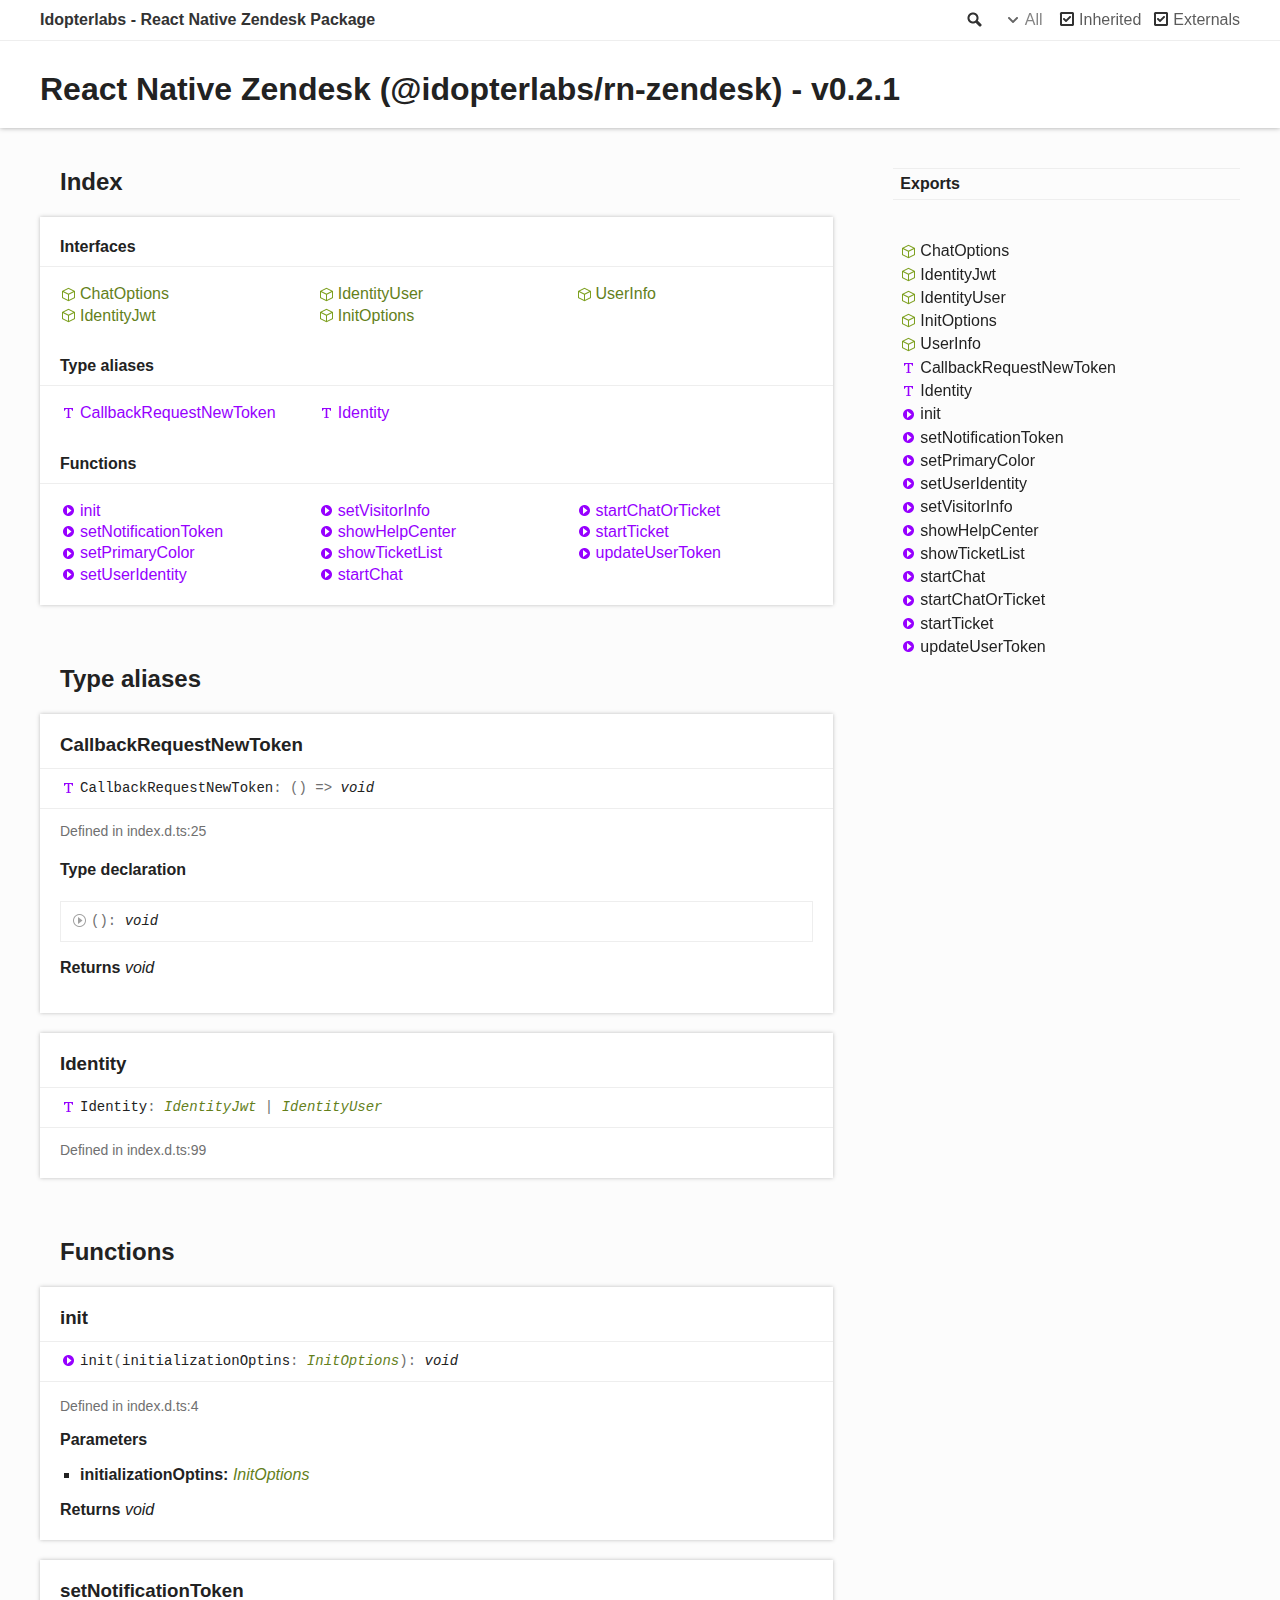
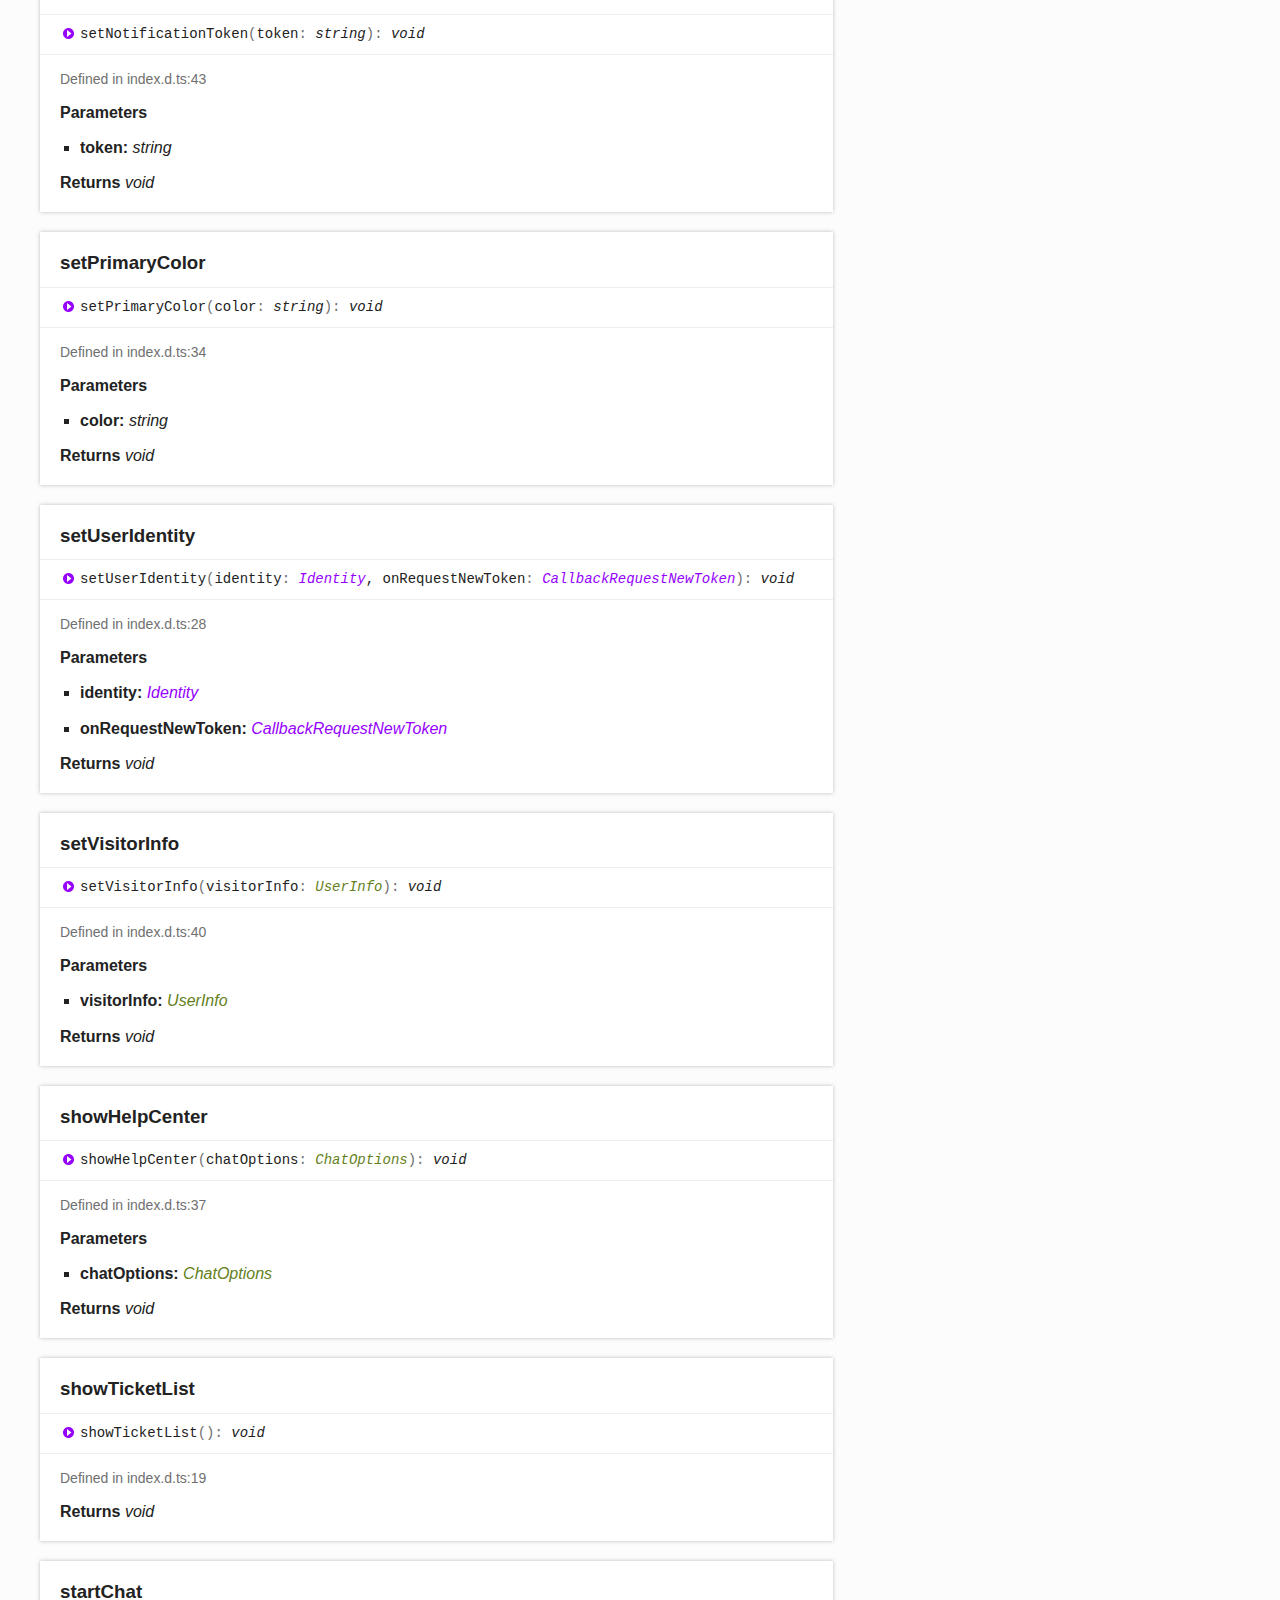
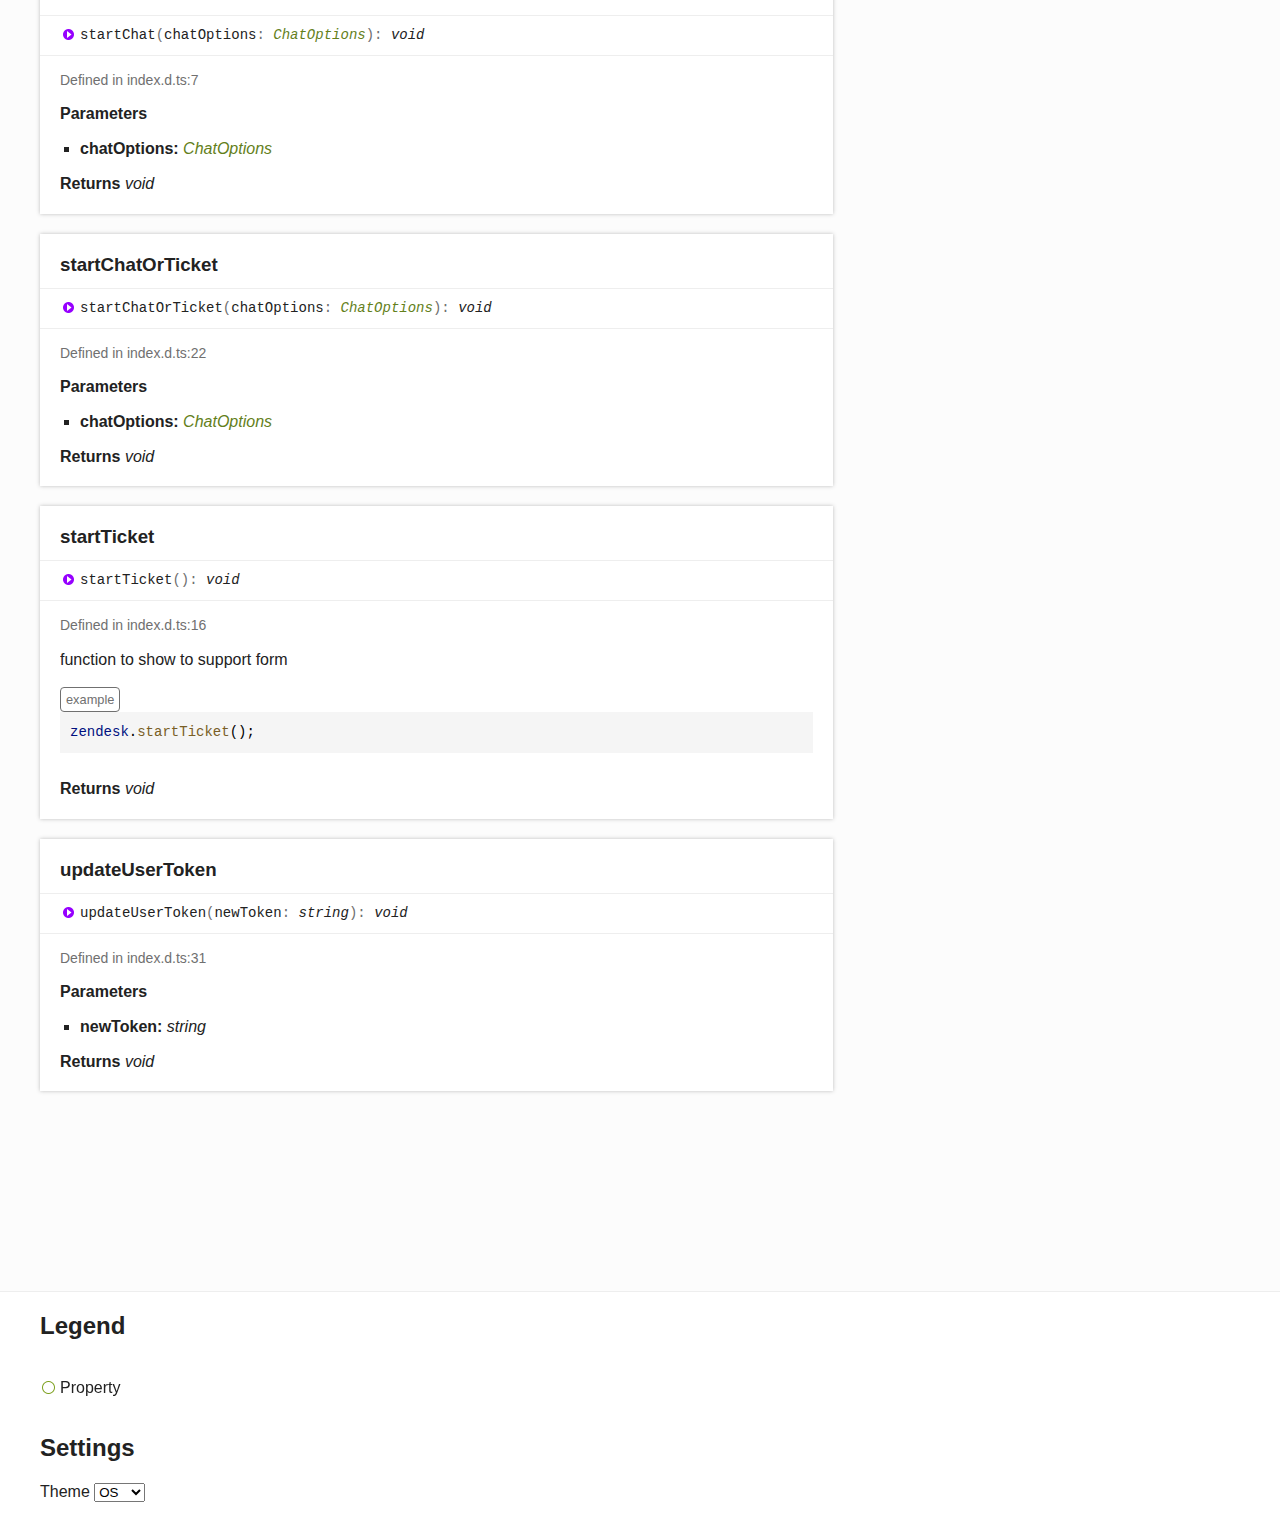
==== modules.html @ 69a7779d "Deploying to gh-pages from @ TiagoDanin-Forks/rn-zendesk@667c74c606886edeab36762a138f92549c8b6e38 🚀" ====
<!DOCTYPE html><html class="default"><head><meta charSet="utf-8"/><meta http-equiv="x-ua-compatible" content="IE=edge"/><title>React Native Zendesk (@idopterlabs/rn-zendesk) - v0.2.1</title><meta name="description" content="Documentation for React Native Zendesk (@idopterlabs/rn-zendesk) - v0.2.1"/><meta name="viewport" content="width=device-width, initial-scale=1"/><link rel="stylesheet" href="assets/style.css"/><link rel="stylesheet" href="assets/highlight.css"/><script async src="assets/search.js" id="search-script"></script></head><body><script>document.body.classList.add(localStorage.getItem("tsd-theme") || "os")</script><header><div class="tsd-page-toolbar"><div class="container"><div class="table-wrap"><div class="table-cell" id="tsd-search" data-base="."><div class="field"><label for="tsd-search-field" class="tsd-widget search no-caption">Search</label><input type="text" id="tsd-search-field"/></div><ul class="results"><li class="state loading">Preparing search index...</li><li class="state failure">The search index is not available</li></ul><a href="index.html" class="title">Idopterlabs - React Native Zendesk Package</a></div><div class="table-cell" id="tsd-widgets"><div id="tsd-filter"><a href="#" class="tsd-widget options no-caption" data-toggle="options">Options</a><div class="tsd-filter-group"><div class="tsd-select" id="tsd-filter-visibility"><span class="tsd-select-label">All</span><ul class="tsd-select-list"><li data-value="public">Public</li><li data-value="protected">Public/Protected</li><li data-value="private" class="selected">All</li></ul></div> <input type="checkbox" id="tsd-filter-inherited" checked/><label class="tsd-widget" for="tsd-filter-inherited">Inherited</label><input type="checkbox" id="tsd-filter-externals" checked/><label class="tsd-widget" for="tsd-filter-externals">Externals</label></div></div><a href="#" class="tsd-widget menu no-caption" data-toggle="menu">Menu</a></div></div></div></div><div class="tsd-page-title"><div class="container"><h1>React Native Zendesk (@idopterlabs/rn-zendesk) - v0.2.1 </h1></div></div></header><div class="container container-main"><div class="row"><div class="col-8 col-content"><section class="tsd-panel-group tsd-index-group"><h2>Index</h2><section class="tsd-panel tsd-index-panel"><div class="tsd-index-content"><section class="tsd-index-section "><h3>Interfaces</h3><ul class="tsd-index-list"><li class="tsd-kind-interface"><a href="interfaces/ChatOptions.html" class="tsd-kind-icon">Chat<wbr/>Options</a></li><li class="tsd-kind-interface"><a href="interfaces/IdentityJwt.html" class="tsd-kind-icon">Identity<wbr/>Jwt</a></li><li class="tsd-kind-interface"><a href="interfaces/IdentityUser.html" class="tsd-kind-icon">Identity<wbr/>User</a></li><li class="tsd-kind-interface"><a href="interfaces/InitOptions.html" class="tsd-kind-icon">Init<wbr/>Options</a></li><li class="tsd-kind-interface"><a href="interfaces/UserInfo.html" class="tsd-kind-icon">User<wbr/>Info</a></li></ul></section><section class="tsd-index-section "><h3>Type aliases</h3><ul class="tsd-index-list"><li class="tsd-kind-type-alias"><a href="modules.html#CallbackRequestNewToken" class="tsd-kind-icon">Callback<wbr/>Request<wbr/>New<wbr/>Token</a></li><li class="tsd-kind-type-alias"><a href="modules.html#Identity" class="tsd-kind-icon">Identity</a></li></ul></section><section class="tsd-index-section "><h3>Functions</h3><ul class="tsd-index-list"><li class="tsd-kind-function"><a href="modules.html#init" class="tsd-kind-icon">init</a></li><li class="tsd-kind-function"><a href="modules.html#setNotificationToken" class="tsd-kind-icon">set<wbr/>Notification<wbr/>Token</a></li><li class="tsd-kind-function"><a href="modules.html#setPrimaryColor" class="tsd-kind-icon">set<wbr/>Primary<wbr/>Color</a></li><li class="tsd-kind-function"><a href="modules.html#setUserIdentity" class="tsd-kind-icon">set<wbr/>User<wbr/>Identity</a></li><li class="tsd-kind-function"><a href="modules.html#setVisitorInfo" class="tsd-kind-icon">set<wbr/>Visitor<wbr/>Info</a></li><li class="tsd-kind-function"><a href="modules.html#showHelpCenter" class="tsd-kind-icon">show<wbr/>Help<wbr/>Center</a></li><li class="tsd-kind-function"><a href="modules.html#showTicketList" class="tsd-kind-icon">show<wbr/>Ticket<wbr/>List</a></li><li class="tsd-kind-function"><a href="modules.html#startChat" class="tsd-kind-icon">start<wbr/>Chat</a></li><li class="tsd-kind-function"><a href="modules.html#startChatOrTicket" class="tsd-kind-icon">start<wbr/>Chat<wbr/>Or<wbr/>Ticket</a></li><li class="tsd-kind-function"><a href="modules.html#startTicket" class="tsd-kind-icon">start<wbr/>Ticket</a></li><li class="tsd-kind-function"><a href="modules.html#updateUserToken" class="tsd-kind-icon">update<wbr/>User<wbr/>Token</a></li></ul></section></div></section></section><section class="tsd-panel-group tsd-member-group "><h2>Type aliases</h2><section class="tsd-panel tsd-member tsd-kind-type-alias"><a id="CallbackRequestNewToken" class="tsd-anchor"></a><h3 class="tsd-anchor-link">Callback<wbr/>Request<wbr/>New<wbr/>Token<a href="#CallbackRequestNewToken" aria-label="Permalink" class="tsd-anchor-icon"><svg xmlns="http://www.w3.org/2000/svg" class="icon icon-tabler icon-tabler-link" viewBox="0 0 24 24" stroke-width="2" stroke="currentColor" fill="none" stroke-linecap="round" stroke-linejoin="round"><path stroke="none" d="M0 0h24v24H0z" fill="none"></path><path d="M10 14a3.5 3.5 0 0 0 5 0l4 -4a3.5 3.5 0 0 0 -5 -5l-.5 .5"></path><path d="M14 10a3.5 3.5 0 0 0 -5 0l-4 4a3.5 3.5 0 0 0 5 5l.5 -.5"></path></svg></a></h3><div class="tsd-signature tsd-kind-icon">Callback<wbr/>Request<wbr/>New<wbr/>Token<span class="tsd-signature-symbol">:</span> <span class="tsd-signature-symbol">(</span><span class="tsd-signature-symbol">)</span><span class="tsd-signature-symbol"> =&gt; </span><span class="tsd-signature-type">void</span></div><aside class="tsd-sources"><ul><li>Defined in index.d.ts:25</li></ul></aside><div class="tsd-type-declaration"><h4>Type declaration</h4><ul class="tsd-parameters"><li class="tsd-parameter-signature"><ul class="tsd-signatures tsd-kind-type-literal tsd-parent-kind-type-alias"><li class="tsd-signature tsd-kind-icon"><span class="tsd-signature-symbol">(</span><span class="tsd-signature-symbol">)</span><span class="tsd-signature-symbol">: </span><span class="tsd-signature-type">void</span></li></ul><ul class="tsd-descriptions"><li class="tsd-description"><h4 class="tsd-returns-title">Returns <span class="tsd-signature-type">void</span></h4></li></ul></li></ul></div></section><section class="tsd-panel tsd-member tsd-kind-type-alias"><a id="Identity" class="tsd-anchor"></a><h3 class="tsd-anchor-link">Identity<a href="#Identity" aria-label="Permalink" class="tsd-anchor-icon"><svg xmlns="http://www.w3.org/2000/svg" class="icon icon-tabler icon-tabler-link" viewBox="0 0 24 24" stroke-width="2" stroke="currentColor" fill="none" stroke-linecap="round" stroke-linejoin="round"><path stroke="none" d="M0 0h24v24H0z" fill="none"></path><path d="M10 14a3.5 3.5 0 0 0 5 0l4 -4a3.5 3.5 0 0 0 -5 -5l-.5 .5"></path><path d="M14 10a3.5 3.5 0 0 0 -5 0l-4 4a3.5 3.5 0 0 0 5 5l.5 -.5"></path></svg></a></h3><div class="tsd-signature tsd-kind-icon">Identity<span class="tsd-signature-symbol">:</span> <a href="interfaces/IdentityJwt.html" class="tsd-signature-type" data-tsd-kind="Interface">IdentityJwt</a><span class="tsd-signature-symbol"> | </span><a href="interfaces/IdentityUser.html" class="tsd-signature-type" data-tsd-kind="Interface">IdentityUser</a></div><aside class="tsd-sources"><ul><li>Defined in index.d.ts:99</li></ul></aside></section></section><section class="tsd-panel-group tsd-member-group "><h2>Functions</h2><section class="tsd-panel tsd-member tsd-kind-function"><a id="init" class="tsd-anchor"></a><h3 class="tsd-anchor-link">init<a href="#init" aria-label="Permalink" class="tsd-anchor-icon"><svg xmlns="http://www.w3.org/2000/svg" class="icon icon-tabler icon-tabler-link" viewBox="0 0 24 24" stroke-width="2" stroke="currentColor" fill="none" stroke-linecap="round" stroke-linejoin="round"><path stroke="none" d="M0 0h24v24H0z" fill="none"></path><path d="M10 14a3.5 3.5 0 0 0 5 0l4 -4a3.5 3.5 0 0 0 -5 -5l-.5 .5"></path><path d="M14 10a3.5 3.5 0 0 0 -5 0l-4 4a3.5 3.5 0 0 0 5 5l.5 -.5"></path></svg></a></h3><ul class="tsd-signatures tsd-kind-function"><li class="tsd-signature tsd-kind-icon">init<span class="tsd-signature-symbol">(</span>initializationOptins<span class="tsd-signature-symbol">: </span><a href="interfaces/InitOptions.html" class="tsd-signature-type" data-tsd-kind="Interface">InitOptions</a><span class="tsd-signature-symbol">)</span><span class="tsd-signature-symbol">: </span><span class="tsd-signature-type">void</span></li></ul><ul class="tsd-descriptions"><li class="tsd-description"><aside class="tsd-sources"><ul><li>Defined in index.d.ts:4</li></ul></aside><h4 class="tsd-parameters-title">Parameters</h4><ul class="tsd-parameters"><li><h5>initializationOptins: <a href="interfaces/InitOptions.html" class="tsd-signature-type" data-tsd-kind="Interface">InitOptions</a></h5></li></ul><h4 class="tsd-returns-title">Returns <span class="tsd-signature-type">void</span></h4></li></ul></section><section class="tsd-panel tsd-member tsd-kind-function"><a id="setNotificationToken" class="tsd-anchor"></a><h3 class="tsd-anchor-link">set<wbr/>Notification<wbr/>Token<a href="#setNotificationToken" aria-label="Permalink" class="tsd-anchor-icon"><svg xmlns="http://www.w3.org/2000/svg" class="icon icon-tabler icon-tabler-link" viewBox="0 0 24 24" stroke-width="2" stroke="currentColor" fill="none" stroke-linecap="round" stroke-linejoin="round"><path stroke="none" d="M0 0h24v24H0z" fill="none"></path><path d="M10 14a3.5 3.5 0 0 0 5 0l4 -4a3.5 3.5 0 0 0 -5 -5l-.5 .5"></path><path d="M14 10a3.5 3.5 0 0 0 -5 0l-4 4a3.5 3.5 0 0 0 5 5l.5 -.5"></path></svg></a></h3><ul class="tsd-signatures tsd-kind-function"><li class="tsd-signature tsd-kind-icon">set<wbr/>Notification<wbr/>Token<span class="tsd-signature-symbol">(</span>token<span class="tsd-signature-symbol">: </span><span class="tsd-signature-type">string</span><span class="tsd-signature-symbol">)</span><span class="tsd-signature-symbol">: </span><span class="tsd-signature-type">void</span></li></ul><ul class="tsd-descriptions"><li class="tsd-description"><aside class="tsd-sources"><ul><li>Defined in index.d.ts:43</li></ul></aside><h4 class="tsd-parameters-title">Parameters</h4><ul class="tsd-parameters"><li><h5>token: <span class="tsd-signature-type">string</span></h5></li></ul><h4 class="tsd-returns-title">Returns <span class="tsd-signature-type">void</span></h4></li></ul></section><section class="tsd-panel tsd-member tsd-kind-function"><a id="setPrimaryColor" class="tsd-anchor"></a><h3 class="tsd-anchor-link">set<wbr/>Primary<wbr/>Color<a href="#setPrimaryColor" aria-label="Permalink" class="tsd-anchor-icon"><svg xmlns="http://www.w3.org/2000/svg" class="icon icon-tabler icon-tabler-link" viewBox="0 0 24 24" stroke-width="2" stroke="currentColor" fill="none" stroke-linecap="round" stroke-linejoin="round"><path stroke="none" d="M0 0h24v24H0z" fill="none"></path><path d="M10 14a3.5 3.5 0 0 0 5 0l4 -4a3.5 3.5 0 0 0 -5 -5l-.5 .5"></path><path d="M14 10a3.5 3.5 0 0 0 -5 0l-4 4a3.5 3.5 0 0 0 5 5l.5 -.5"></path></svg></a></h3><ul class="tsd-signatures tsd-kind-function"><li class="tsd-signature tsd-kind-icon">set<wbr/>Primary<wbr/>Color<span class="tsd-signature-symbol">(</span>color<span class="tsd-signature-symbol">: </span><span class="tsd-signature-type">string</span><span class="tsd-signature-symbol">)</span><span class="tsd-signature-symbol">: </span><span class="tsd-signature-type">void</span></li></ul><ul class="tsd-descriptions"><li class="tsd-description"><aside class="tsd-sources"><ul><li>Defined in index.d.ts:34</li></ul></aside><h4 class="tsd-parameters-title">Parameters</h4><ul class="tsd-parameters"><li><h5>color: <span class="tsd-signature-type">string</span></h5></li></ul><h4 class="tsd-returns-title">Returns <span class="tsd-signature-type">void</span></h4></li></ul></section><section class="tsd-panel tsd-member tsd-kind-function"><a id="setUserIdentity" class="tsd-anchor"></a><h3 class="tsd-anchor-link">set<wbr/>User<wbr/>Identity<a href="#setUserIdentity" aria-label="Permalink" class="tsd-anchor-icon"><svg xmlns="http://www.w3.org/2000/svg" class="icon icon-tabler icon-tabler-link" viewBox="0 0 24 24" stroke-width="2" stroke="currentColor" fill="none" stroke-linecap="round" stroke-linejoin="round"><path stroke="none" d="M0 0h24v24H0z" fill="none"></path><path d="M10 14a3.5 3.5 0 0 0 5 0l4 -4a3.5 3.5 0 0 0 -5 -5l-.5 .5"></path><path d="M14 10a3.5 3.5 0 0 0 -5 0l-4 4a3.5 3.5 0 0 0 5 5l.5 -.5"></path></svg></a></h3><ul class="tsd-signatures tsd-kind-function"><li class="tsd-signature tsd-kind-icon">set<wbr/>User<wbr/>Identity<span class="tsd-signature-symbol">(</span>identity<span class="tsd-signature-symbol">: </span><a href="modules.html#Identity" class="tsd-signature-type" data-tsd-kind="Type alias">Identity</a>, onRequestNewToken<span class="tsd-signature-symbol">: </span><a href="modules.html#CallbackRequestNewToken" class="tsd-signature-type" data-tsd-kind="Type alias">CallbackRequestNewToken</a><span class="tsd-signature-symbol">)</span><span class="tsd-signature-symbol">: </span><span class="tsd-signature-type">void</span></li></ul><ul class="tsd-descriptions"><li class="tsd-description"><aside class="tsd-sources"><ul><li>Defined in index.d.ts:28</li></ul></aside><h4 class="tsd-parameters-title">Parameters</h4><ul class="tsd-parameters"><li><h5>identity: <a href="modules.html#Identity" class="tsd-signature-type" data-tsd-kind="Type alias">Identity</a></h5></li><li><h5>onRequestNewToken: <a href="modules.html#CallbackRequestNewToken" class="tsd-signature-type" data-tsd-kind="Type alias">CallbackRequestNewToken</a></h5></li></ul><h4 class="tsd-returns-title">Returns <span class="tsd-signature-type">void</span></h4></li></ul></section><section class="tsd-panel tsd-member tsd-kind-function"><a id="setVisitorInfo" class="tsd-anchor"></a><h3 class="tsd-anchor-link">set<wbr/>Visitor<wbr/>Info<a href="#setVisitorInfo" aria-label="Permalink" class="tsd-anchor-icon"><svg xmlns="http://www.w3.org/2000/svg" class="icon icon-tabler icon-tabler-link" viewBox="0 0 24 24" stroke-width="2" stroke="currentColor" fill="none" stroke-linecap="round" stroke-linejoin="round"><path stroke="none" d="M0 0h24v24H0z" fill="none"></path><path d="M10 14a3.5 3.5 0 0 0 5 0l4 -4a3.5 3.5 0 0 0 -5 -5l-.5 .5"></path><path d="M14 10a3.5 3.5 0 0 0 -5 0l-4 4a3.5 3.5 0 0 0 5 5l.5 -.5"></path></svg></a></h3><ul class="tsd-signatures tsd-kind-function"><li class="tsd-signature tsd-kind-icon">set<wbr/>Visitor<wbr/>Info<span class="tsd-signature-symbol">(</span>visitorInfo<span class="tsd-signature-symbol">: </span><a href="interfaces/UserInfo.html" class="tsd-signature-type" data-tsd-kind="Interface">UserInfo</a><span class="tsd-signature-symbol">)</span><span class="tsd-signature-symbol">: </span><span class="tsd-signature-type">void</span></li></ul><ul class="tsd-descriptions"><li class="tsd-description"><aside class="tsd-sources"><ul><li>Defined in index.d.ts:40</li></ul></aside><h4 class="tsd-parameters-title">Parameters</h4><ul class="tsd-parameters"><li><h5>visitorInfo: <a href="interfaces/UserInfo.html" class="tsd-signature-type" data-tsd-kind="Interface">UserInfo</a></h5></li></ul><h4 class="tsd-returns-title">Returns <span class="tsd-signature-type">void</span></h4></li></ul></section><section class="tsd-panel tsd-member tsd-kind-function"><a id="showHelpCenter" class="tsd-anchor"></a><h3 class="tsd-anchor-link">show<wbr/>Help<wbr/>Center<a href="#showHelpCenter" aria-label="Permalink" class="tsd-anchor-icon"><svg xmlns="http://www.w3.org/2000/svg" class="icon icon-tabler icon-tabler-link" viewBox="0 0 24 24" stroke-width="2" stroke="currentColor" fill="none" stroke-linecap="round" stroke-linejoin="round"><path stroke="none" d="M0 0h24v24H0z" fill="none"></path><path d="M10 14a3.5 3.5 0 0 0 5 0l4 -4a3.5 3.5 0 0 0 -5 -5l-.5 .5"></path><path d="M14 10a3.5 3.5 0 0 0 -5 0l-4 4a3.5 3.5 0 0 0 5 5l.5 -.5"></path></svg></a></h3><ul class="tsd-signatures tsd-kind-function"><li class="tsd-signature tsd-kind-icon">show<wbr/>Help<wbr/>Center<span class="tsd-signature-symbol">(</span>chatOptions<span class="tsd-signature-symbol">: </span><a href="interfaces/ChatOptions.html" class="tsd-signature-type" data-tsd-kind="Interface">ChatOptions</a><span class="tsd-signature-symbol">)</span><span class="tsd-signature-symbol">: </span><span class="tsd-signature-type">void</span></li></ul><ul class="tsd-descriptions"><li class="tsd-description"><aside class="tsd-sources"><ul><li>Defined in index.d.ts:37</li></ul></aside><h4 class="tsd-parameters-title">Parameters</h4><ul class="tsd-parameters"><li><h5>chatOptions: <a href="interfaces/ChatOptions.html" class="tsd-signature-type" data-tsd-kind="Interface">ChatOptions</a></h5></li></ul><h4 class="tsd-returns-title">Returns <span class="tsd-signature-type">void</span></h4></li></ul></section><section class="tsd-panel tsd-member tsd-kind-function"><a id="showTicketList" class="tsd-anchor"></a><h3 class="tsd-anchor-link">show<wbr/>Ticket<wbr/>List<a href="#showTicketList" aria-label="Permalink" class="tsd-anchor-icon"><svg xmlns="http://www.w3.org/2000/svg" class="icon icon-tabler icon-tabler-link" viewBox="0 0 24 24" stroke-width="2" stroke="currentColor" fill="none" stroke-linecap="round" stroke-linejoin="round"><path stroke="none" d="M0 0h24v24H0z" fill="none"></path><path d="M10 14a3.5 3.5 0 0 0 5 0l4 -4a3.5 3.5 0 0 0 -5 -5l-.5 .5"></path><path d="M14 10a3.5 3.5 0 0 0 -5 0l-4 4a3.5 3.5 0 0 0 5 5l.5 -.5"></path></svg></a></h3><ul class="tsd-signatures tsd-kind-function"><li class="tsd-signature tsd-kind-icon">show<wbr/>Ticket<wbr/>List<span class="tsd-signature-symbol">(</span><span class="tsd-signature-symbol">)</span><span class="tsd-signature-symbol">: </span><span class="tsd-signature-type">void</span></li></ul><ul class="tsd-descriptions"><li class="tsd-description"><aside class="tsd-sources"><ul><li>Defined in index.d.ts:19</li></ul></aside><h4 class="tsd-returns-title">Returns <span class="tsd-signature-type">void</span></h4></li></ul></section><section class="tsd-panel tsd-member tsd-kind-function"><a id="startChat" class="tsd-anchor"></a><h3 class="tsd-anchor-link">start<wbr/>Chat<a href="#startChat" aria-label="Permalink" class="tsd-anchor-icon"><svg xmlns="http://www.w3.org/2000/svg" class="icon icon-tabler icon-tabler-link" viewBox="0 0 24 24" stroke-width="2" stroke="currentColor" fill="none" stroke-linecap="round" stroke-linejoin="round"><path stroke="none" d="M0 0h24v24H0z" fill="none"></path><path d="M10 14a3.5 3.5 0 0 0 5 0l4 -4a3.5 3.5 0 0 0 -5 -5l-.5 .5"></path><path d="M14 10a3.5 3.5 0 0 0 -5 0l-4 4a3.5 3.5 0 0 0 5 5l.5 -.5"></path></svg></a></h3><ul class="tsd-signatures tsd-kind-function"><li class="tsd-signature tsd-kind-icon">start<wbr/>Chat<span class="tsd-signature-symbol">(</span>chatOptions<span class="tsd-signature-symbol">: </span><a href="interfaces/ChatOptions.html" class="tsd-signature-type" data-tsd-kind="Interface">ChatOptions</a><span class="tsd-signature-symbol">)</span><span class="tsd-signature-symbol">: </span><span class="tsd-signature-type">void</span></li></ul><ul class="tsd-descriptions"><li class="tsd-description"><aside class="tsd-sources"><ul><li>Defined in index.d.ts:7</li></ul></aside><h4 class="tsd-parameters-title">Parameters</h4><ul class="tsd-parameters"><li><h5>chatOptions: <a href="interfaces/ChatOptions.html" class="tsd-signature-type" data-tsd-kind="Interface">ChatOptions</a></h5></li></ul><h4 class="tsd-returns-title">Returns <span class="tsd-signature-type">void</span></h4></li></ul></section><section class="tsd-panel tsd-member tsd-kind-function"><a id="startChatOrTicket" class="tsd-anchor"></a><h3 class="tsd-anchor-link">start<wbr/>Chat<wbr/>Or<wbr/>Ticket<a href="#startChatOrTicket" aria-label="Permalink" class="tsd-anchor-icon"><svg xmlns="http://www.w3.org/2000/svg" class="icon icon-tabler icon-tabler-link" viewBox="0 0 24 24" stroke-width="2" stroke="currentColor" fill="none" stroke-linecap="round" stroke-linejoin="round"><path stroke="none" d="M0 0h24v24H0z" fill="none"></path><path d="M10 14a3.5 3.5 0 0 0 5 0l4 -4a3.5 3.5 0 0 0 -5 -5l-.5 .5"></path><path d="M14 10a3.5 3.5 0 0 0 -5 0l-4 4a3.5 3.5 0 0 0 5 5l.5 -.5"></path></svg></a></h3><ul class="tsd-signatures tsd-kind-function"><li class="tsd-signature tsd-kind-icon">start<wbr/>Chat<wbr/>Or<wbr/>Ticket<span class="tsd-signature-symbol">(</span>chatOptions<span class="tsd-signature-symbol">: </span><a href="interfaces/ChatOptions.html" class="tsd-signature-type" data-tsd-kind="Interface">ChatOptions</a><span class="tsd-signature-symbol">)</span><span class="tsd-signature-symbol">: </span><span class="tsd-signature-type">void</span></li></ul><ul class="tsd-descriptions"><li class="tsd-description"><aside class="tsd-sources"><ul><li>Defined in index.d.ts:22</li></ul></aside><h4 class="tsd-parameters-title">Parameters</h4><ul class="tsd-parameters"><li><h5>chatOptions: <a href="interfaces/ChatOptions.html" class="tsd-signature-type" data-tsd-kind="Interface">ChatOptions</a></h5></li></ul><h4 class="tsd-returns-title">Returns <span class="tsd-signature-type">void</span></h4></li></ul></section><section class="tsd-panel tsd-member tsd-kind-function"><a id="startTicket" class="tsd-anchor"></a><h3 class="tsd-anchor-link">start<wbr/>Ticket<a href="#startTicket" aria-label="Permalink" class="tsd-anchor-icon"><svg xmlns="http://www.w3.org/2000/svg" class="icon icon-tabler icon-tabler-link" viewBox="0 0 24 24" stroke-width="2" stroke="currentColor" fill="none" stroke-linecap="round" stroke-linejoin="round"><path stroke="none" d="M0 0h24v24H0z" fill="none"></path><path d="M10 14a3.5 3.5 0 0 0 5 0l4 -4a3.5 3.5 0 0 0 -5 -5l-.5 .5"></path><path d="M14 10a3.5 3.5 0 0 0 -5 0l-4 4a3.5 3.5 0 0 0 5 5l.5 -.5"></path></svg></a></h3><ul class="tsd-signatures tsd-kind-function"><li class="tsd-signature tsd-kind-icon">start<wbr/>Ticket<span class="tsd-signature-symbol">(</span><span class="tsd-signature-symbol">)</span><span class="tsd-signature-symbol">: </span><span class="tsd-signature-type">void</span></li></ul><ul class="tsd-descriptions"><li class="tsd-description"><aside class="tsd-sources"><ul><li>Defined in index.d.ts:16</li></ul></aside><div class="tsd-comment tsd-typography"><div class="lead">
<p> function to show to support form</p>
</div><dl class="tsd-comment-tags"><dt>example</dt><dd><pre><code class="language-ts"><span class="hl-0">zendesk</span><span class="hl-1">.</span><span class="hl-2">startTicket</span><span class="hl-1">();</span>
</code></pre>
</dd></dl></div><h4 class="tsd-returns-title">Returns <span class="tsd-signature-type">void</span></h4></li></ul></section><section class="tsd-panel tsd-member tsd-kind-function"><a id="updateUserToken" class="tsd-anchor"></a><h3 class="tsd-anchor-link">update<wbr/>User<wbr/>Token<a href="#updateUserToken" aria-label="Permalink" class="tsd-anchor-icon"><svg xmlns="http://www.w3.org/2000/svg" class="icon icon-tabler icon-tabler-link" viewBox="0 0 24 24" stroke-width="2" stroke="currentColor" fill="none" stroke-linecap="round" stroke-linejoin="round"><path stroke="none" d="M0 0h24v24H0z" fill="none"></path><path d="M10 14a3.5 3.5 0 0 0 5 0l4 -4a3.5 3.5 0 0 0 -5 -5l-.5 .5"></path><path d="M14 10a3.5 3.5 0 0 0 -5 0l-4 4a3.5 3.5 0 0 0 5 5l.5 -.5"></path></svg></a></h3><ul class="tsd-signatures tsd-kind-function"><li class="tsd-signature tsd-kind-icon">update<wbr/>User<wbr/>Token<span class="tsd-signature-symbol">(</span>newToken<span class="tsd-signature-symbol">: </span><span class="tsd-signature-type">string</span><span class="tsd-signature-symbol">)</span><span class="tsd-signature-symbol">: </span><span class="tsd-signature-type">void</span></li></ul><ul class="tsd-descriptions"><li class="tsd-description"><aside class="tsd-sources"><ul><li>Defined in index.d.ts:31</li></ul></aside><h4 class="tsd-parameters-title">Parameters</h4><ul class="tsd-parameters"><li><h5>newToken: <span class="tsd-signature-type">string</span></h5></li></ul><h4 class="tsd-returns-title">Returns <span class="tsd-signature-type">void</span></h4></li></ul></section></section></div><div class="col-4 col-menu menu-sticky-wrap menu-highlight"><nav class="tsd-navigation primary"><ul><li class="current"><a href="modules.html">Exports</a></li></ul></nav><nav class="tsd-navigation secondary menu-sticky"><ul><li class="tsd-kind-interface"><a href="interfaces/ChatOptions.html" class="tsd-kind-icon">Chat<wbr/>Options</a></li><li class="tsd-kind-interface"><a href="interfaces/IdentityJwt.html" class="tsd-kind-icon">Identity<wbr/>Jwt</a></li><li class="tsd-kind-interface"><a href="interfaces/IdentityUser.html" class="tsd-kind-icon">Identity<wbr/>User</a></li><li class="tsd-kind-interface"><a href="interfaces/InitOptions.html" class="tsd-kind-icon">Init<wbr/>Options</a></li><li class="tsd-kind-interface"><a href="interfaces/UserInfo.html" class="tsd-kind-icon">User<wbr/>Info</a></li><li class="tsd-kind-type-alias"><a href="modules.html#CallbackRequestNewToken" class="tsd-kind-icon">Callback<wbr/>Request<wbr/>New<wbr/>Token</a></li><li class="tsd-kind-type-alias"><a href="modules.html#Identity" class="tsd-kind-icon">Identity</a></li><li class="tsd-kind-function"><a href="modules.html#init" class="tsd-kind-icon">init</a></li><li class="tsd-kind-function"><a href="modules.html#setNotificationToken" class="tsd-kind-icon">set<wbr/>Notification<wbr/>Token</a></li><li class="tsd-kind-function"><a href="modules.html#setPrimaryColor" class="tsd-kind-icon">set<wbr/>Primary<wbr/>Color</a></li><li class="tsd-kind-function"><a href="modules.html#setUserIdentity" class="tsd-kind-icon">set<wbr/>User<wbr/>Identity</a></li><li class="tsd-kind-function"><a href="modules.html#setVisitorInfo" class="tsd-kind-icon">set<wbr/>Visitor<wbr/>Info</a></li><li class="tsd-kind-function"><a href="modules.html#showHelpCenter" class="tsd-kind-icon">show<wbr/>Help<wbr/>Center</a></li><li class="tsd-kind-function"><a href="modules.html#showTicketList" class="tsd-kind-icon">show<wbr/>Ticket<wbr/>List</a></li><li class="tsd-kind-function"><a href="modules.html#startChat" class="tsd-kind-icon">start<wbr/>Chat</a></li><li class="tsd-kind-function"><a href="modules.html#startChatOrTicket" class="tsd-kind-icon">start<wbr/>Chat<wbr/>Or<wbr/>Ticket</a></li><li class="tsd-kind-function"><a href="modules.html#startTicket" class="tsd-kind-icon">start<wbr/>Ticket</a></li><li class="tsd-kind-function"><a href="modules.html#updateUserToken" class="tsd-kind-icon">update<wbr/>User<wbr/>Token</a></li></ul></nav></div></div></div><footer class=""><div class="container"><h2>Legend</h2><div class="tsd-legend-group"><ul class="tsd-legend"><li class="tsd-kind-property tsd-parent-kind-interface"><span class="tsd-kind-icon">Property</span></li></ul></div><h2>Settings</h2><p>Theme <select id="theme"><option value="os">OS</option><option value="light">Light</option><option value="dark">Dark</option></select></p></div></footer><div class="overlay"></div><script src="assets/main.js"></script></body></html>
---- assets/style.css ----
@import url("./icons.css");

:root {
    /* Light */
    --light-color-background: #fcfcfc;
    --light-color-secondary-background: #fff;
    --light-color-text: #222;
    --light-color-text-aside: #707070;
    --light-color-link: #4da6ff;
    --light-color-menu-divider: #eee;
    --light-color-menu-divider-focus: #000;
    --light-color-menu-label: #707070;
    --light-color-panel: var(--light-color-secondary-background);
    --light-color-panel-divider: #eee;
    --light-color-comment-tag: #707070;
    --light-color-comment-tag-text: #fff;
    --light-color-ts: #9600ff;
    --light-color-ts-interface: #647f1b;
    --light-color-ts-enum: #937210;
    --light-color-ts-class: #0672de;
    --light-color-ts-private: #707070;
    --light-color-toolbar: #fff;
    --light-color-toolbar-text: #333;
    --light-icon-filter: invert(0);
    --light-external-icon: url("data:image/svg+xml;utf8,<svg xmlns='http://www.w3.org/2000/svg' viewBox='0 0 100 100' width='10' height='10'><path fill-opacity='0' stroke='%23000' stroke-width='10' d='m43,35H5v60h60V57M45,5v10l10,10-30,30 20,20 30-30 10,10h10V5z'/></svg>");

    /* Dark */
    --dark-color-background: #36393f;
    --dark-color-secondary-background: #2f3136;
    --dark-color-text: #ffffff;
    --dark-color-text-aside: #e6e4e4;
    --dark-color-link: #00aff4;
    --dark-color-menu-divider: #eee;
    --dark-color-menu-divider-focus: #000;
    --dark-color-menu-label: #707070;
    --dark-color-panel: var(--dark-color-secondary-background);
    --dark-color-panel-divider: #818181;
    --dark-color-comment-tag: #dcddde;
    --dark-color-comment-tag-text: #2f3136;
    --dark-color-ts: #c97dff;
    --dark-color-ts-interface: #9cbe3c;
    --dark-color-ts-enum: #d6ab29;
    --dark-color-ts-class: #3695f3;
    --dark-color-ts-private: #e2e2e2;
    --dark-color-toolbar: #34373c;
    --dark-color-toolbar-text: #ffffff;
    --dark-icon-filter: invert(1);
    --dark-external-icon: url("data:image/svg+xml;utf8,<svg xmlns='http://www.w3.org/2000/svg' viewBox='0 0 100 100' width='10' height='10'><path fill-opacity='0' stroke='%23fff' stroke-width='10' d='m43,35H5v60h60V57M45,5v10l10,10-30,30 20,20 30-30 10,10h10V5z'/></svg>");
}

@media (prefers-color-scheme: light) {
    :root {
        --color-background: var(--light-color-background);
        --color-secondary-background: var(--light-color-secondary-background);
        --color-text: var(--light-color-text);
        --color-text-aside: var(--light-color-text-aside);
        --color-link: var(--light-color-link);
        --color-menu-divider: var(--light-color-menu-divider);
        --color-menu-divider-focus: var(--light-color-menu-divider-focus);
        --color-menu-label: var(--light-color-menu-label);
        --color-panel: var(--light-color-panel);
        --color-panel-divider: var(--light-color-panel-divider);
        --color-comment-tag: var(--light-color-comment-tag);
        --color-comment-tag-text: var(--light-color-comment-tag-text);
        --color-ts: var(--light-color-ts);
        --color-ts-interface: var(--light-color-ts-interface);
        --color-ts-enum: var(--light-color-ts-enum);
        --color-ts-class: var(--light-color-ts-class);
        --color-ts-private: var(--light-color-ts-private);
        --color-toolbar: var(--light-color-toolbar);
        --color-toolbar-text: var(--light-color-toolbar-text);
        --icon-filter: var(--light-icon-filter);
        --external-icon: var(--light-external-icon);
    }
}

@media (prefers-color-scheme: dark) {
    :root {
        --color-background: var(--dark-color-background);
        --color-secondary-background: var(--dark-color-secondary-background);
        --color-text: var(--dark-color-text);
        --color-text-aside: var(--dark-color-text-aside);
        --color-link: var(--dark-color-link);
        --color-menu-divider: var(--dark-color-menu-divider);
        --color-menu-divider-focus: var(--dark-color-menu-divider-focus);
        --color-menu-label: var(--dark-color-menu-label);
        --color-panel: var(--dark-color-panel);
        --color-panel-divider: var(--dark-color-panel-divider);
        --color-comment-tag: var(--dark-color-comment-tag);
        --color-comment-tag-text: var(--dark-color-comment-tag-text);
        --color-ts: var(--dark-color-ts);
        --color-ts-interface: var(--dark-color-ts-interface);
        --color-ts-enum: var(--dark-color-ts-enum);
        --color-ts-class: var(--dark-color-ts-class);
        --color-ts-private: var(--dark-color-ts-private);
        --color-toolbar: var(--dark-color-toolbar);
        --color-toolbar-text: var(--dark-color-toolbar-text);
        --icon-filter: var(--dark-icon-filter);
        --external-icon: var(--dark-external-icon);
    }
}

body {
    margin: 0;
}

body.light {
    --color-background: var(--light-color-background);
    --color-secondary-background: var(--light-color-secondary-background);
    --color-text: var(--light-color-text);
    --color-text-aside: var(--light-color-text-aside);
    --color-link: var(--light-color-link);
    --color-menu-divider: var(--light-color-menu-divider);
    --color-menu-divider-focus: var(--light-color-menu-divider-focus);
    --color-menu-label: var(--light-color-menu-label);
    --color-panel: var(--light-color-panel);
    --color-panel-divider: var(--light-color-panel-divider);
    --color-comment-tag: var(--light-color-comment-tag);
    --color-comment-tag-text: var(--light-color-comment-tag-text);
    --color-ts: var(--light-color-ts);
    --color-ts-interface: var(--light-color-ts-interface);
    --color-ts-enum: var(--light-color-ts-enum);
    --color-ts-class: var(--light-color-ts-class);
    --color-ts-private: var(--light-color-ts-private);
    --color-toolbar: var(--light-color-toolbar);
    --color-toolbar-text: var(--light-color-toolbar-text);
    --icon-filter: var(--light-icon-filter);
    --external-icon: var(--light-external-icon);
}

body.dark {
    --color-background: var(--dark-color-background);
    --color-secondary-background: var(--dark-color-secondary-background);
    --color-text: var(--dark-color-text);
    --color-text-aside: var(--dark-color-text-aside);
    --color-link: var(--dark-color-link);
    --color-menu-divider: var(--dark-color-menu-divider);
    --color-menu-divider-focus: var(--dark-color-menu-divider-focus);
    --color-menu-label: var(--dark-color-menu-label);
    --color-panel: var(--dark-color-panel);
    --color-panel-divider: var(--dark-color-panel-divider);
    --color-comment-tag: var(--dark-color-comment-tag);
    --color-comment-tag-text: var(--dark-color-comment-tag-text);
    --color-ts: var(--dark-color-ts);
    --color-ts-interface: var(--dark-color-ts-interface);
    --color-ts-enum: var(--dark-color-ts-enum);
    --color-ts-class: var(--dark-color-ts-class);
    --color-ts-private: var(--dark-color-ts-private);
    --color-toolbar: var(--dark-color-toolbar);
    --color-toolbar-text: var(--dark-color-toolbar-text);
    --icon-filter: var(--dark-icon-filter);
    --external-icon: var(--dark-external-icon);
}

h1,
h2,
h3,
h4,
h5,
h6 {
    line-height: 1.2;
}

h1 {
    font-size: 2em;
    margin: 0.67em 0;
}

h2 {
    font-size: 1.5em;
    margin: 0.83em 0;
}

h3 {
    font-size: 1.17em;
    margin: 1em 0;
}

h4,
.tsd-index-panel h3 {
    font-size: 1em;
    margin: 1.33em 0;
}

h5 {
    font-size: 0.83em;
    margin: 1.67em 0;
}

h6 {
    font-size: 0.67em;
    margin: 2.33em 0;
}

pre {
    white-space: pre;
    white-space: pre-wrap;
    word-wrap: break-word;
}

dl,
menu,
ol,
ul {
    margin: 1em 0;
}

dd {
    margin: 0 0 0 40px;
}

.container {
    max-width: 1200px;
    margin: 0 auto;
    padding: 0 40px;
}
@media (max-width: 640px) {
    .container {
        padding: 0 20px;
    }
}

.container-main {
    padding-bottom: 200px;
}

.row {
    display: flex;
    position: relative;
    margin: 0 -10px;
}
.row:after {
    visibility: hidden;
    display: block;
    content: "";
    clear: both;
    height: 0;
}

.col-4,
.col-8 {
    box-sizing: border-box;
    float: left;
    padding: 0 10px;
}

.col-4 {
    width: 33.3333333333%;
}
.col-8 {
    width: 66.6666666667%;
}

ul.tsd-descriptions > li > :first-child,
.tsd-panel > :first-child,
.col-8 > :first-child,
.col-4 > :first-child,
ul.tsd-descriptions > li > :first-child > :first-child,
.tsd-panel > :first-child > :first-child,
.col-8 > :first-child > :first-child,
.col-4 > :first-child > :first-child,
ul.tsd-descriptions > li > :first-child > :first-child > :first-child,
.tsd-panel > :first-child > :first-child > :first-child,
.col-8 > :first-child > :first-child > :first-child,
.col-4 > :first-child > :first-child > :first-child {
    margin-top: 0;
}
ul.tsd-descriptions > li > :last-child,
.tsd-panel > :last-child,
.col-8 > :last-child,
.col-4 > :last-child,
ul.tsd-descriptions > li > :last-child > :last-child,
.tsd-panel > :last-child > :last-child,
.col-8 > :last-child > :last-child,
.col-4 > :last-child > :last-child,
ul.tsd-descriptions > li > :last-child > :last-child > :last-child,
.tsd-panel > :last-child > :last-child > :last-child,
.col-8 > :last-child > :last-child > :last-child,
.col-4 > :last-child > :last-child > :last-child {
    margin-bottom: 0;
}

@keyframes fade-in {
    from {
        opacity: 0;
    }
    to {
        opacity: 1;
    }
}
@keyframes fade-out {
    from {
        opacity: 1;
        visibility: visible;
    }
    to {
        opacity: 0;
    }
}
@keyframes fade-in-delayed {
    0% {
        opacity: 0;
    }
    33% {
        opacity: 0;
    }
    100% {
        opacity: 1;
    }
}
@keyframes fade-out-delayed {
    0% {
        opacity: 1;
        visibility: visible;
    }
    66% {
        opacity: 0;
    }
    100% {
        opacity: 0;
    }
}
@keyframes shift-to-left {
    from {
        transform: translate(0, 0);
    }
    to {
        transform: translate(-25%, 0);
    }
}
@keyframes unshift-to-left {
    from {
        transform: translate(-25%, 0);
    }
    to {
        transform: translate(0, 0);
    }
}
@keyframes pop-in-from-right {
    from {
        transform: translate(100%, 0);
    }
    to {
        transform: translate(0, 0);
    }
}
@keyframes pop-out-to-right {
    from {
        transform: translate(0, 0);
        visibility: visible;
    }
    to {
        transform: translate(100%, 0);
    }
}
body {
    background: var(--color-background);
    font-family: "Segoe UI", sans-serif;
    font-size: 16px;
    color: var(--color-text);
}

a {
    color: var(--color-link);
    text-decoration: none;
}
a:hover {
    text-decoration: underline;
}
a.external[target="_blank"] {
    background-image: var(--external-icon);
    background-position: top 3px right;
    background-repeat: no-repeat;
    padding-right: 13px;
}

code,
pre {
    font-family: Menlo, Monaco, Consolas, "Courier New", monospace;
    padding: 0.2em;
    margin: 0;
    font-size: 14px;
}

pre {
    padding: 10px;
}
pre code {
    padding: 0;
    font-size: 100%;
}

blockquote {
    margin: 1em 0;
    padding-left: 1em;
    border-left: 4px solid gray;
}

.tsd-typography {
    line-height: 1.333em;
}
.tsd-typography ul {
    list-style: square;
    padding: 0 0 0 20px;
    margin: 0;
}
.tsd-typography h4,
.tsd-typography .tsd-index-panel h3,
.tsd-index-panel .tsd-typography h3,
.tsd-typography h5,
.tsd-typography h6 {
    font-size: 1em;
    margin: 0;
}
.tsd-typography h5,
.tsd-typography h6 {
    font-weight: normal;
}
.tsd-typography p,
.tsd-typography ul,
.tsd-typography ol {
    margin: 1em 0;
}

@media (min-width: 901px) and (max-width: 1024px) {
    html .col-content {
        width: 72%;
    }
    html .col-menu {
        width: 28%;
    }
    html .tsd-navigation {
        padding-left: 10px;
    }
}
@media (max-width: 900px) {
    html .col-content {
        float: none;
        width: 100%;
    }
    html .col-menu {
        position: fixed !important;
        overflow: auto;
        -webkit-overflow-scrolling: touch;
        z-index: 1024;
        top: 0 !important;
        bottom: 0 !important;
        left: auto !important;
        right: 0 !important;
        width: 100%;
        padding: 20px 20px 0 0;
        max-width: 450px;
        visibility: hidden;
        background-color: var(--color-panel);
        transform: translate(100%, 0);
    }
    html .col-menu > *:last-child {
        padding-bottom: 20px;
    }
    html .overlay {
        content: "";
        display: block;
        position: fixed;
        z-index: 1023;
        top: 0;
        left: 0;
        right: 0;
        bottom: 0;
        background-color: rgba(0, 0, 0, 0.75);
        visibility: hidden;
    }

    .to-has-menu .overlay {
        animation: fade-in 0.4s;
    }

    .to-has-menu :is(header, footer, .col-content) {
        animation: shift-to-left 0.4s;
    }

    .to-has-menu .col-menu {
        animation: pop-in-from-right 0.4s;
    }

    .from-has-menu .overlay {
        animation: fade-out 0.4s;
    }

    .from-has-menu :is(header, footer, .col-content) {
        animation: unshift-to-left 0.4s;
    }

    .from-has-menu .col-menu {
        animation: pop-out-to-right 0.4s;
    }

    .has-menu body {
        overflow: hidden;
    }
    .has-menu .overlay {
        visibility: visible;
    }
    .has-menu :is(header, footer, .col-content) {
        transform: translate(-25%, 0);
    }
    .has-menu .col-menu {
        visibility: visible;
        transform: translate(0, 0);
        display: grid;
        grid-template-rows: auto 1fr;
        max-height: 100vh;
    }
    .has-menu .tsd-navigation {
        max-height: 100%;
    }
}

.tsd-page-title {
    padding: 70px 0 20px 0;
    margin: 0 0 40px 0;
    background: var(--color-panel);
    box-shadow: 0 0 5px rgba(0, 0, 0, 0.35);
}
.tsd-page-title h1 {
    margin: 0;
}

.tsd-breadcrumb {
    margin: 0;
    padding: 0;
    color: var(--color-text-aside);
}
.tsd-breadcrumb a {
    color: var(--color-text-aside);
    text-decoration: none;
}
.tsd-breadcrumb a:hover {
    text-decoration: underline;
}
.tsd-breadcrumb li {
    display: inline;
}
.tsd-breadcrumb li:after {
    content: " / ";
}

dl.tsd-comment-tags {
    overflow: hidden;
}
dl.tsd-comment-tags dt {
    float: left;
    padding: 1px 5px;
    margin: 0 10px 0 0;
    border-radius: 4px;
    border: 1px solid var(--color-comment-tag);
    color: var(--color-comment-tag);
    font-size: 0.8em;
    font-weight: normal;
}
dl.tsd-comment-tags dd {
    margin: 0 0 10px 0;
}
dl.tsd-comment-tags dd:before,
dl.tsd-comment-tags dd:after {
    display: table;
    content: " ";
}
dl.tsd-comment-tags dd pre,
dl.tsd-comment-tags dd:after {
    clear: both;
}
dl.tsd-comment-tags p {
    margin: 0;
}

.tsd-panel.tsd-comment .lead {
    font-size: 1.1em;
    line-height: 1.333em;
    margin-bottom: 2em;
}
.tsd-panel.tsd-comment .lead:last-child {
    margin-bottom: 0;
}

.toggle-protected .tsd-is-private {
    display: none;
}

.toggle-public .tsd-is-private,
.toggle-public .tsd-is-protected,
.toggle-public .tsd-is-private-protected {
    display: none;
}

.toggle-inherited .tsd-is-inherited {
    display: none;
}

.toggle-externals .tsd-is-external {
    display: none;
}

#tsd-filter {
    position: relative;
    display: inline-block;
    height: 40px;
    vertical-align: bottom;
}
.no-filter #tsd-filter {
    display: none;
}
#tsd-filter .tsd-filter-group {
    display: inline-block;
    height: 40px;
    vertical-align: bottom;
    white-space: nowrap;
}
#tsd-filter input {
    display: none;
}
@media (max-width: 900px) {
    #tsd-filter .tsd-filter-group {
        display: block;
        position: absolute;
        top: 40px;
        right: 20px;
        height: auto;
        background-color: var(--color-panel);
        visibility: hidden;
        transform: translate(50%, 0);
        box-shadow: 0 0 4px rgba(0, 0, 0, 0.25);
    }
    .has-options #tsd-filter .tsd-filter-group {
        visibility: visible;
    }
    .to-has-options #tsd-filter .tsd-filter-group {
        animation: fade-in 0.2s;
    }
    .from-has-options #tsd-filter .tsd-filter-group {
        animation: fade-out 0.2s;
    }
    #tsd-filter label,
    #tsd-filter .tsd-select {
        display: block;
        padding-right: 20px;
    }
}

footer {
    border-top: 1px solid var(--color-panel-divider);
    background-color: var(--color-panel);
}
footer:after {
    content: "";
    display: table;
}
footer.with-border-bottom {
    border-bottom: 1px solid var(--color-panel-divider);
}
footer .tsd-legend-group {
    font-size: 0;
}
footer .tsd-legend {
    display: inline-block;
    width: 25%;
    padding: 0;
    font-size: 16px;
    list-style: none;
    line-height: 1.333em;
    vertical-align: top;
}
@media (max-width: 900px) {
    footer .tsd-legend {
        width: 50%;
    }
}

.tsd-hierarchy {
    list-style: square;
    padding: 0 0 0 20px;
    margin: 0;
}
.tsd-hierarchy .target {
    font-weight: bold;
}

.tsd-index-panel .tsd-index-content {
    margin-bottom: -30px !important;
}
.tsd-index-panel .tsd-index-section {
    margin-bottom: 30px !important;
}
.tsd-index-panel h3 {
    margin: 0 -20px 10px -20px;
    padding: 0 20px 10px 20px;
    border-bottom: 1px solid var(--color-panel-divider);
}
.tsd-index-panel ul.tsd-index-list {
    -webkit-column-count: 3;
    -moz-column-count: 3;
    -ms-column-count: 3;
    -o-column-count: 3;
    column-count: 3;
    -webkit-column-gap: 20px;
    -moz-column-gap: 20px;
    -ms-column-gap: 20px;
    -o-column-gap: 20px;
    column-gap: 20px;
    padding: 0;
    list-style: none;
    line-height: 1.333em;
}
@media (max-width: 900px) {
    .tsd-index-panel ul.tsd-index-list {
        -webkit-column-count: 1;
        -moz-column-count: 1;
        -ms-column-count: 1;
        -o-column-count: 1;
        column-count: 1;
    }
}
@media (min-width: 901px) and (max-width: 1024px) {
    .tsd-index-panel ul.tsd-index-list {
        -webkit-column-count: 2;
        -moz-column-count: 2;
        -ms-column-count: 2;
        -o-column-count: 2;
        column-count: 2;
    }
}
.tsd-index-panel ul.tsd-index-list li {
    -webkit-page-break-inside: avoid;
    -moz-page-break-inside: avoid;
    -ms-page-break-inside: avoid;
    -o-page-break-inside: avoid;
    page-break-inside: avoid;
}
.tsd-index-panel a,
.tsd-index-panel .tsd-parent-kind-module a {
    color: var(--color-ts);
}
.tsd-index-panel .tsd-parent-kind-interface a {
    color: var(--color-ts-interface);
}
.tsd-index-panel .tsd-parent-kind-enum a {
    color: var(--color-ts-enum);
}
.tsd-index-panel .tsd-parent-kind-class a {
    color: var(--color-ts-class);
}
.tsd-index-panel .tsd-kind-module a {
    color: var(--color-ts);
}
.tsd-index-panel .tsd-kind-interface a {
    color: var(--color-ts-interface);
}
.tsd-index-panel .tsd-kind-enum a {
    color: var(--color-ts-enum);
}
.tsd-index-panel .tsd-kind-class a {
    color: var(--color-ts-class);
}
.tsd-index-panel .tsd-is-private a {
    color: var(--color-ts-private);
}

.tsd-flag {
    display: inline-block;
    padding: 0.25em 0.4em;
    border-radius: 4px;
    color: var(--color-comment-tag-text);
    background-color: var(--color-comment-tag);
    text-indent: 0;
    font-size: 75%;
    line-height: 1;
    font-weight: normal;
}

.tsd-anchor {
    position: absolute;
    top: -100px;
}

.tsd-member {
    position: relative;
}
.tsd-member .tsd-anchor + h3 {
    margin-top: 0;
    margin-bottom: 0;
    border-bottom: none;
}
.tsd-member [data-tsd-kind] {
    color: var(--color-ts);
}
.tsd-member [data-tsd-kind="Interface"] {
    color: var(--color-ts-interface);
}
.tsd-member [data-tsd-kind="Enum"] {
    color: var(--color-ts-enum);
}
.tsd-member [data-tsd-kind="Class"] {
    color: var(--color-ts-class);
}
.tsd-member [data-tsd-kind="Private"] {
    color: var(--color-ts-private);
}

.tsd-navigation {
    margin: 0 0 0 40px;
}
.tsd-navigation a {
    display: block;
    padding-top: 2px;
    padding-bottom: 2px;
    border-left: 2px solid transparent;
    color: var(--color-text);
    text-decoration: none;
    transition: border-left-color 0.1s;
}
.tsd-navigation a:hover {
    text-decoration: underline;
}
.tsd-navigation ul {
    margin: 0;
    padding: 0;
    list-style: none;
}
.tsd-navigation li {
    padding: 0;
}

.tsd-navigation.primary {
    padding-bottom: 40px;
}
.tsd-navigation.primary a {
    display: block;
    padding-top: 6px;
    padding-bottom: 6px;
}
.tsd-navigation.primary ul li a {
    padding-left: 5px;
}
.tsd-navigation.primary ul li li a {
    padding-left: 25px;
}
.tsd-navigation.primary ul li li li a {
    padding-left: 45px;
}
.tsd-navigation.primary ul li li li li a {
    padding-left: 65px;
}
.tsd-navigation.primary ul li li li li li a {
    padding-left: 85px;
}
.tsd-navigation.primary ul li li li li li li a {
    padding-left: 105px;
}
.tsd-navigation.primary > ul {
    border-bottom: 1px solid var(--color-panel-divider);
}
.tsd-navigation.primary li {
    border-top: 1px solid var(--color-panel-divider);
}
.tsd-navigation.primary li.current > a {
    font-weight: bold;
}
.tsd-navigation.primary li.label span {
    display: block;
    padding: 20px 0 6px 5px;
    color: var(--color-menu-label);
}
.tsd-navigation.primary li.globals + li > span,
.tsd-navigation.primary li.globals + li > a {
    padding-top: 20px;
}

.tsd-navigation.secondary {
    max-height: calc(100vh - 1rem - 40px);
    overflow: auto;
    position: sticky;
    top: calc(0.5rem + 40px);
    transition: 0.3s;
}
.tsd-navigation.secondary.tsd-navigation--toolbar-hide {
    max-height: calc(100vh - 1rem);
    top: 0.5rem;
}
.tsd-navigation.secondary ul {
    transition: opacity 0.2s;
}
.tsd-navigation.secondary ul li a {
    padding-left: 25px;
}
.tsd-navigation.secondary ul li li a {
    padding-left: 45px;
}
.tsd-navigation.secondary ul li li li a {
    padding-left: 65px;
}
.tsd-navigation.secondary ul li li li li a {
    padding-left: 85px;
}
.tsd-navigation.secondary ul li li li li li a {
    padding-left: 105px;
}
.tsd-navigation.secondary ul li li li li li li a {
    padding-left: 125px;
}
.tsd-navigation.secondary ul.current a {
    border-left-color: var(--color-panel-divider);
}
.tsd-navigation.secondary li.focus > a,
.tsd-navigation.secondary ul.current li.focus > a {
    border-left-color: var(--color-menu-divider-focus);
}
.tsd-navigation.secondary li.current {
    margin-top: 20px;
    margin-bottom: 20px;
    border-left-color: var(--color-panel-divider);
}
.tsd-navigation.secondary li.current > a {
    font-weight: bold;
}

@media (min-width: 901px) {
    .menu-sticky-wrap {
        position: static;
    }
}

.tsd-panel {
    margin: 20px 0;
    padding: 20px;
    background-color: var(--color-panel);
    box-shadow: 0 0 4px rgba(0, 0, 0, 0.25);
}
.tsd-panel:empty {
    display: none;
}
.tsd-panel > h1,
.tsd-panel > h2,
.tsd-panel > h3 {
    margin: 1.5em -20px 10px -20px;
    padding: 0 20px 10px 20px;
    border-bottom: 1px solid var(--color-panel-divider);
}
.tsd-panel > h1.tsd-before-signature,
.tsd-panel > h2.tsd-before-signature,
.tsd-panel > h3.tsd-before-signature {
    margin-bottom: 0;
    border-bottom: 0;
}
.tsd-panel table {
    display: block;
    width: 100%;
    overflow: auto;
    margin-top: 10px;
    word-break: normal;
    word-break: keep-all;
    border-collapse: collapse;
}
.tsd-panel table th {
    font-weight: bold;
}
.tsd-panel table th,
.tsd-panel table td {
    padding: 6px 13px;
    border: 1px solid var(--color-panel-divider);
}
.tsd-panel table tr {
    background: var(--color-background);
}
.tsd-panel table tr:nth-child(even) {
    background: var(--color-secondary-background);
}

.tsd-panel-group {
    margin: 60px 0;
}
.tsd-panel-group > h1,
.tsd-panel-group > h2,
.tsd-panel-group > h3 {
    padding-left: 20px;
    padding-right: 20px;
}

#tsd-search {
    transition: background-color 0.2s;
}
#tsd-search .title {
    position: relative;
    z-index: 2;
}
#tsd-search .field {
    position: absolute;
    left: 0;
    top: 0;
    right: 40px;
    height: 40px;
}
#tsd-search .field input {
    box-sizing: border-box;
    position: relative;
    top: -50px;
    z-index: 1;
    width: 100%;
    padding: 0 10px;
    opacity: 0;
    outline: 0;
    border: 0;
    background: transparent;
    color: var(--color-text);
}
#tsd-search .field label {
    position: absolute;
    overflow: hidden;
    right: -40px;
}
#tsd-search .field input,
#tsd-search .title {
    transition: opacity 0.2s;
}
#tsd-search .results {
    position: absolute;
    visibility: hidden;
    top: 40px;
    width: 100%;
    margin: 0;
    padding: 0;
    list-style: none;
    box-shadow: 0 0 4px rgba(0, 0, 0, 0.25);
}
#tsd-search .results li {
    padding: 0 10px;
    background-color: var(--color-background);
}
#tsd-search .results li:nth-child(even) {
    background-color: var(--color-panel);
}
#tsd-search .results li.state {
    display: none;
}
#tsd-search .results li.current,
#tsd-search .results li:hover {
    background-color: var(--color-panel-divider);
}
#tsd-search .results a {
    display: block;
}
#tsd-search .results a:before {
    top: 10px;
}
#tsd-search .results span.parent {
    color: var(--color-text-aside);
    font-weight: normal;
}
#tsd-search.has-focus {
    background-color: var(--color-panel-divider);
}
#tsd-search.has-focus .field input {
    top: 0;
    opacity: 1;
}
#tsd-search.has-focus .title {
    z-index: 0;
    opacity: 0;
}
#tsd-search.has-focus .results {
    visibility: visible;
}
#tsd-search.loading .results li.state.loading {
    display: block;
}
#tsd-search.failure .results li.state.failure {
    display: block;
}

.tsd-signature {
    margin: 0 0 1em 0;
    padding: 10px;
    border: 1px solid var(--color-panel-divider);
    font-family: Menlo, Monaco, Consolas, "Courier New", monospace;
    font-size: 14px;
    overflow-x: auto;
}
.tsd-signature.tsd-kind-icon {
    padding-left: 30px;
}
.tsd-signature.tsd-kind-icon:before {
    top: 10px;
    left: 10px;
}
.tsd-panel > .tsd-signature {
    margin-left: -20px;
    margin-right: -20px;
    border-width: 1px 0;
}
.tsd-panel > .tsd-signature.tsd-kind-icon {
    padding-left: 40px;
}
.tsd-panel > .tsd-signature.tsd-kind-icon:before {
    left: 20px;
}

.tsd-signature-symbol {
    color: var(--color-text-aside);
    font-weight: normal;
}

.tsd-signature-type {
    font-style: italic;
    font-weight: normal;
}

.tsd-signatures {
    padding: 0;
    margin: 0 0 1em 0;
    border: 1px solid var(--color-panel-divider);
}
.tsd-signatures .tsd-signature {
    margin: 0;
    border-width: 1px 0 0 0;
    transition: background-color 0.1s;
}
.tsd-signatures .tsd-signature:first-child {
    border-top-width: 0;
}
.tsd-signatures .tsd-signature.current {
    background-color: var(--color-panel-divider);
}
.tsd-signatures.active > .tsd-signature {
    cursor: pointer;
}
.tsd-panel > .tsd-signatures {
    margin-left: -20px;
    margin-right: -20px;
    border-width: 1px 0;
}
.tsd-panel > .tsd-signatures .tsd-signature.tsd-kind-icon {
    padding-left: 40px;
}
.tsd-panel > .tsd-signatures .tsd-signature.tsd-kind-icon:before {
    left: 20px;
}
.tsd-panel > a.anchor + .tsd-signatures {
    border-top-width: 0;
    margin-top: -20px;
}

ul.tsd-descriptions {
    position: relative;
    overflow: hidden;
    padding: 0;
    list-style: none;
}
ul.tsd-descriptions.active > .tsd-description {
    display: none;
}
ul.tsd-descriptions.active > .tsd-description.current {
    display: block;
}
ul.tsd-descriptions.active > .tsd-description.fade-in {
    animation: fade-in-delayed 0.3s;
}
ul.tsd-descriptions.active > .tsd-description.fade-out {
    animation: fade-out-delayed 0.3s;
    position: absolute;
    display: block;
    top: 0;
    left: 0;
    right: 0;
    opacity: 0;
    visibility: hidden;
}
ul.tsd-descriptions h4,
ul.tsd-descriptions .tsd-index-panel h3,
.tsd-index-panel ul.tsd-descriptions h3 {
    font-size: 16px;
    margin: 1em 0 0.5em 0;
}

ul.tsd-parameters,
ul.tsd-type-parameters {
    list-style: square;
    margin: 0;
    padding-left: 20px;
}
ul.tsd-parameters > li.tsd-parameter-signature,
ul.tsd-type-parameters > li.tsd-parameter-signature {
    list-style: none;
    margin-left: -20px;
}
ul.tsd-parameters h5,
ul.tsd-type-parameters h5 {
    font-size: 16px;
    margin: 1em 0 0.5em 0;
}
ul.tsd-parameters .tsd-comment,
ul.tsd-type-parameters .tsd-comment {
    margin-top: -0.5em;
}

.tsd-sources {
    font-size: 14px;
    color: var(--color-text-aside);
    margin: 0 0 1em 0;
}
.tsd-sources a {
    color: var(--color-text-aside);
    text-decoration: underline;
}
.tsd-sources ul,
.tsd-sources p {
    margin: 0 !important;
}
.tsd-sources ul {
    list-style: none;
    padding: 0;
}

.tsd-page-toolbar {
    position: fixed;
    z-index: 1;
    top: 0;
    left: 0;
    width: 100%;
    height: 40px;
    color: var(--color-toolbar-text);
    background: var(--color-toolbar);
    border-bottom: 1px solid var(--color-panel-divider);
    transition: transform 0.3s linear;
}
.tsd-page-toolbar a {
    color: var(--color-toolbar-text);
    text-decoration: none;
}
.tsd-page-toolbar a.title {
    font-weight: bold;
}
.tsd-page-toolbar a.title:hover {
    text-decoration: underline;
}
.tsd-page-toolbar .table-wrap {
    display: table;
    width: 100%;
    height: 40px;
}
.tsd-page-toolbar .table-cell {
    display: table-cell;
    position: relative;
    white-space: nowrap;
    line-height: 40px;
}
.tsd-page-toolbar .table-cell:first-child {
    width: 100%;
}

.tsd-page-toolbar--hide {
    transform: translateY(-100%);
}

.tsd-select .tsd-select-list li:before,
.tsd-select .tsd-select-label:before,
.tsd-widget:before {
    content: "";
    display: inline-block;
    width: 40px;
    height: 40px;
    margin: 0 -8px 0 0;
    background-image: url(./widgets.png);
    background-repeat: no-repeat;
    text-indent: -1024px;
    vertical-align: bottom;
    filter: var(--icon-filter);
}
@media (-webkit-min-device-pixel-ratio: 1.5), (min-resolution: 144dpi) {
    .tsd-select .tsd-select-list li:before,
    .tsd-select .tsd-select-label:before,
    .tsd-widget:before {
        background-image: url(./widgets@2x.png);
        background-size: 320px 40px;
    }
}

.tsd-widget {
    display: inline-block;
    overflow: hidden;
    opacity: 0.8;
    height: 40px;
    transition: opacity 0.1s, background-color 0.2s;
    vertical-align: bottom;
    cursor: pointer;
}
.tsd-widget:hover {
    opacity: 0.9;
}
.tsd-widget.active {
    opacity: 1;
    background-color: var(--color-panel-divider);
}
.tsd-widget.no-caption {
    width: 40px;
}
.tsd-widget.no-caption:before {
    margin: 0;
}
.tsd-widget.search:before {
    background-position: 0 0;
}
.tsd-widget.menu:before {
    background-position: -40px 0;
}
.tsd-widget.options:before {
    background-position: -80px 0;
}
.tsd-widget.options,
.tsd-widget.menu {
    display: none;
}
@media (max-width: 900px) {
    .tsd-widget.options,
    .tsd-widget.menu {
        display: inline-block;
    }
}
input[type="checkbox"] + .tsd-widget:before {
    background-position: -120px 0;
}
input[type="checkbox"]:checked + .tsd-widget:before {
    background-position: -160px 0;
}

.tsd-select {
    position: relative;
    display: inline-block;
    height: 40px;
    transition: opacity 0.1s, background-color 0.2s;
    vertical-align: bottom;
    cursor: pointer;
}
.tsd-select .tsd-select-label {
    opacity: 0.6;
    transition: opacity 0.2s;
}
.tsd-select .tsd-select-label:before {
    background-position: -240px 0;
}
.tsd-select.active .tsd-select-label {
    opacity: 0.8;
}
.tsd-select.active .tsd-select-list {
    visibility: visible;
    opacity: 1;
    transition-delay: 0s;
}
.tsd-select .tsd-select-list {
    position: absolute;
    visibility: hidden;
    top: 40px;
    left: 0;
    margin: 0;
    padding: 0;
    opacity: 0;
    list-style: none;
    box-shadow: 0 0 4px rgba(0, 0, 0, 0.25);
    transition: visibility 0s 0.2s, opacity 0.2s;
}
.tsd-select .tsd-select-list li {
    padding: 0 20px 0 0;
    background-color: var(--color-background);
}
.tsd-select .tsd-select-list li:before {
    background-position: 40px 0;
}
.tsd-select .tsd-select-list li:nth-child(even) {
    background-color: var(--color-panel);
}
.tsd-select .tsd-select-list li:hover {
    background-color: var(--color-panel-divider);
}
.tsd-select .tsd-select-list li.selected:before {
    background-position: -200px 0;
}
@media (max-width: 900px) {
    .tsd-select .tsd-select-list {
        top: 0;
        left: auto;
        right: 100%;
        margin-right: -5px;
    }
    .tsd-select .tsd-select-label:before {
        background-position: -280px 0;
    }
}

img {
    max-width: 100%;
}

.tsd-anchor-icon {
    margin-left: 10px;
    vertical-align: middle;
    color: var(--color-text);
}

.tsd-anchor-icon svg {
    width: 1em;
    height: 1em;
    visibility: hidden;
}

.tsd-anchor-link:hover > .tsd-anchor-icon svg {
    visibility: visible;
}
---- assets/highlight.css ----
:root {
    --light-hl-0: #001080;
    --dark-hl-0: #9CDCFE;
    --light-hl-1: #000000;
    --dark-hl-1: #D4D4D4;
    --light-hl-2: #795E26;
    --dark-hl-2: #DCDCAA;
    --light-hl-3: #008000;
    --dark-hl-3: #6A9955;
    --light-code-background: #F5F5F5;
    --dark-code-background: #1E1E1E;
}

@media (prefers-color-scheme: light) { :root {
    --hl-0: var(--light-hl-0);
    --hl-1: var(--light-hl-1);
    --hl-2: var(--light-hl-2);
    --hl-3: var(--light-hl-3);
    --code-background: var(--light-code-background);
} }

@media (prefers-color-scheme: dark) { :root {
    --hl-0: var(--dark-hl-0);
    --hl-1: var(--dark-hl-1);
    --hl-2: var(--dark-hl-2);
    --hl-3: var(--dark-hl-3);
    --code-background: var(--dark-code-background);
} }

body.light {
    --hl-0: var(--light-hl-0);
    --hl-1: var(--light-hl-1);
    --hl-2: var(--light-hl-2);
    --hl-3: var(--light-hl-3);
    --code-background: var(--light-code-background);
}

body.dark {
    --hl-0: var(--dark-hl-0);
    --hl-1: var(--dark-hl-1);
    --hl-2: var(--dark-hl-2);
    --hl-3: var(--dark-hl-3);
    --code-background: var(--dark-code-background);
}

.hl-0 { color: var(--hl-0); }
.hl-1 { color: var(--hl-1); }
.hl-2 { color: var(--hl-2); }
.hl-3 { color: var(--hl-3); }
pre, code { background: var(--code-background); }
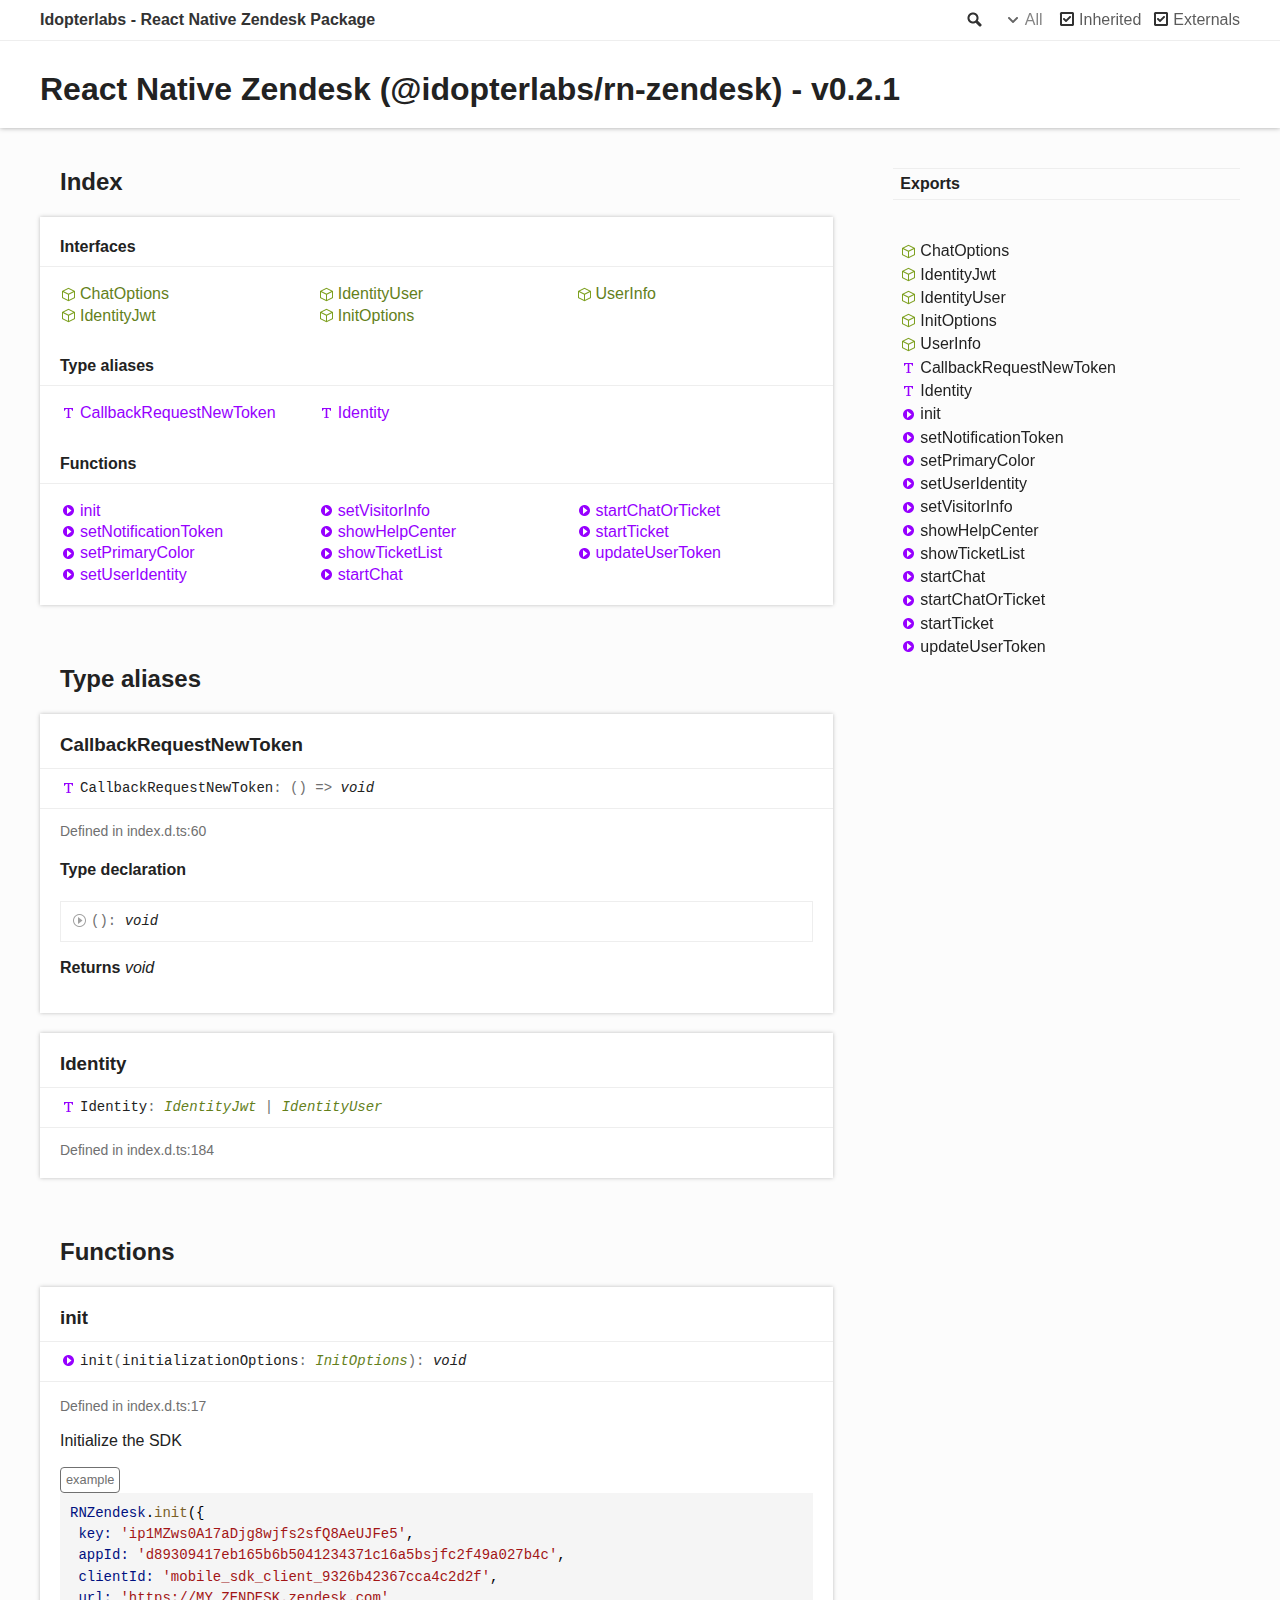
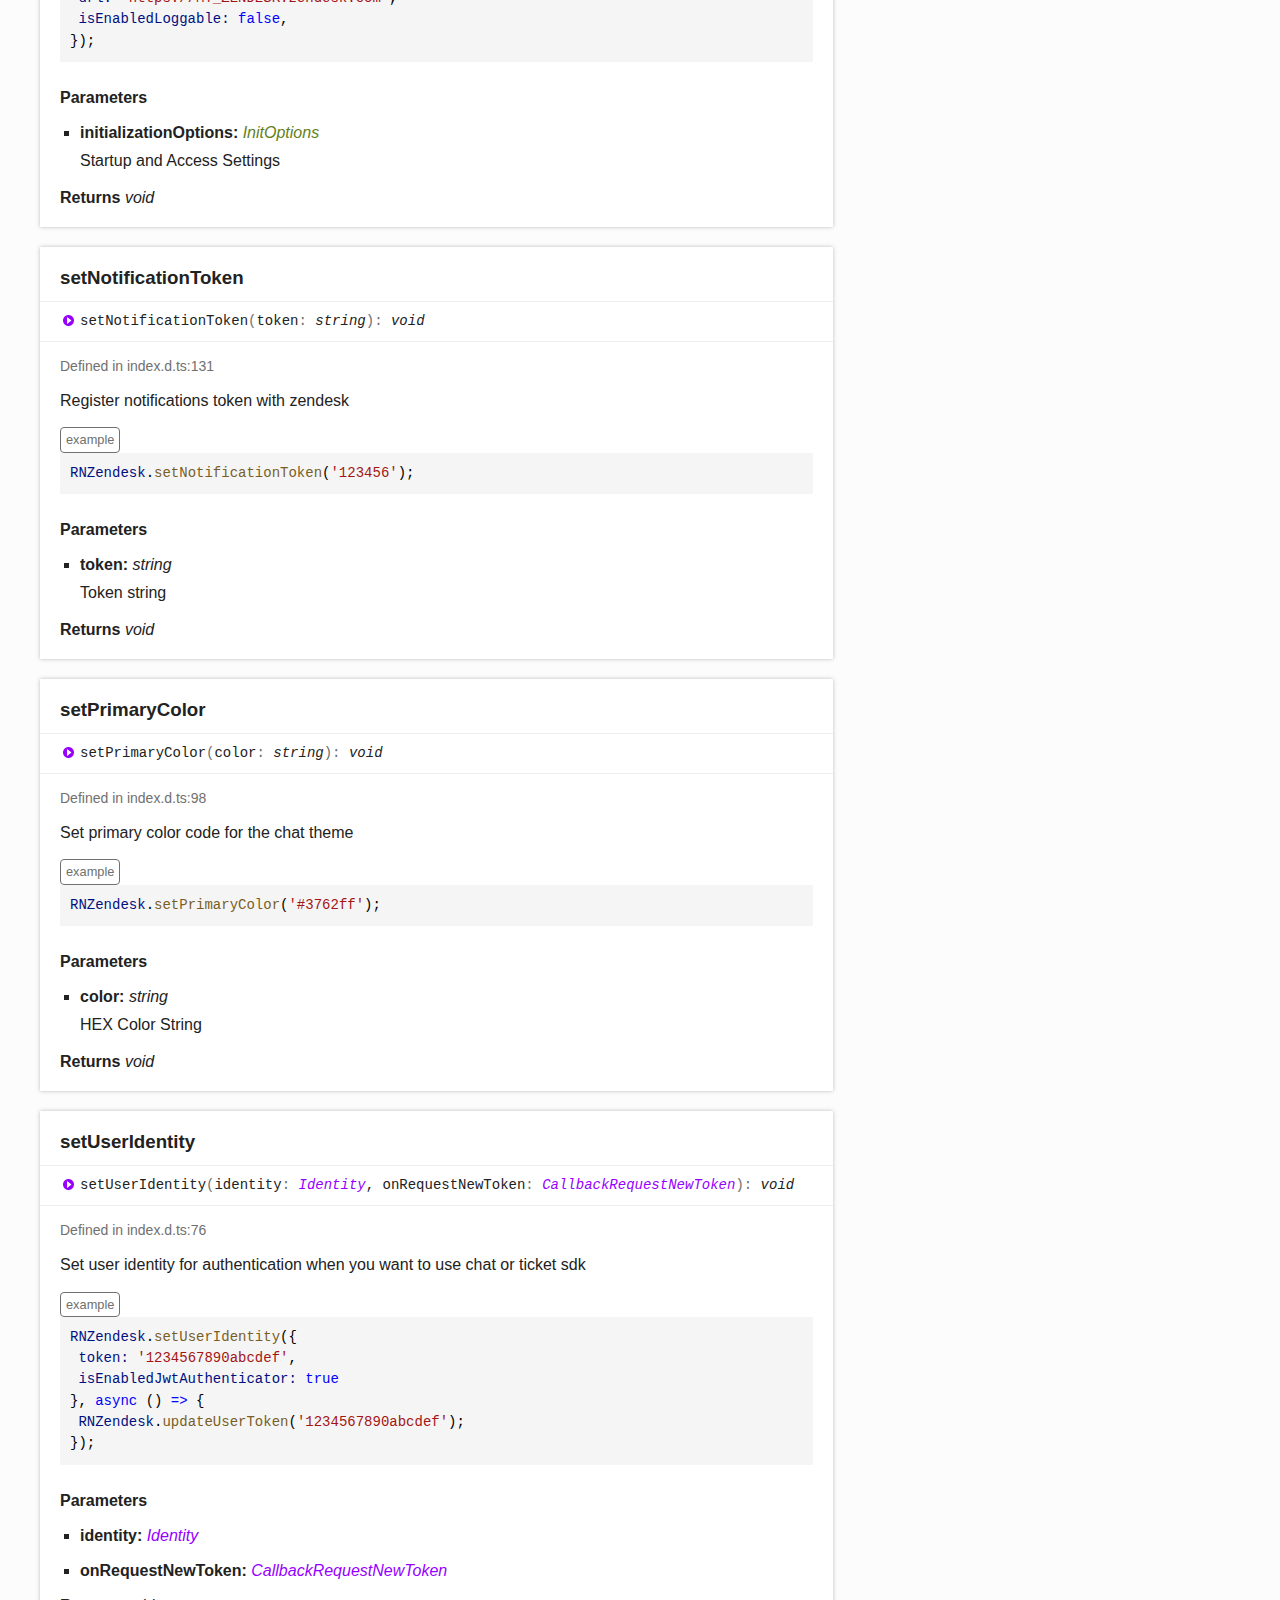
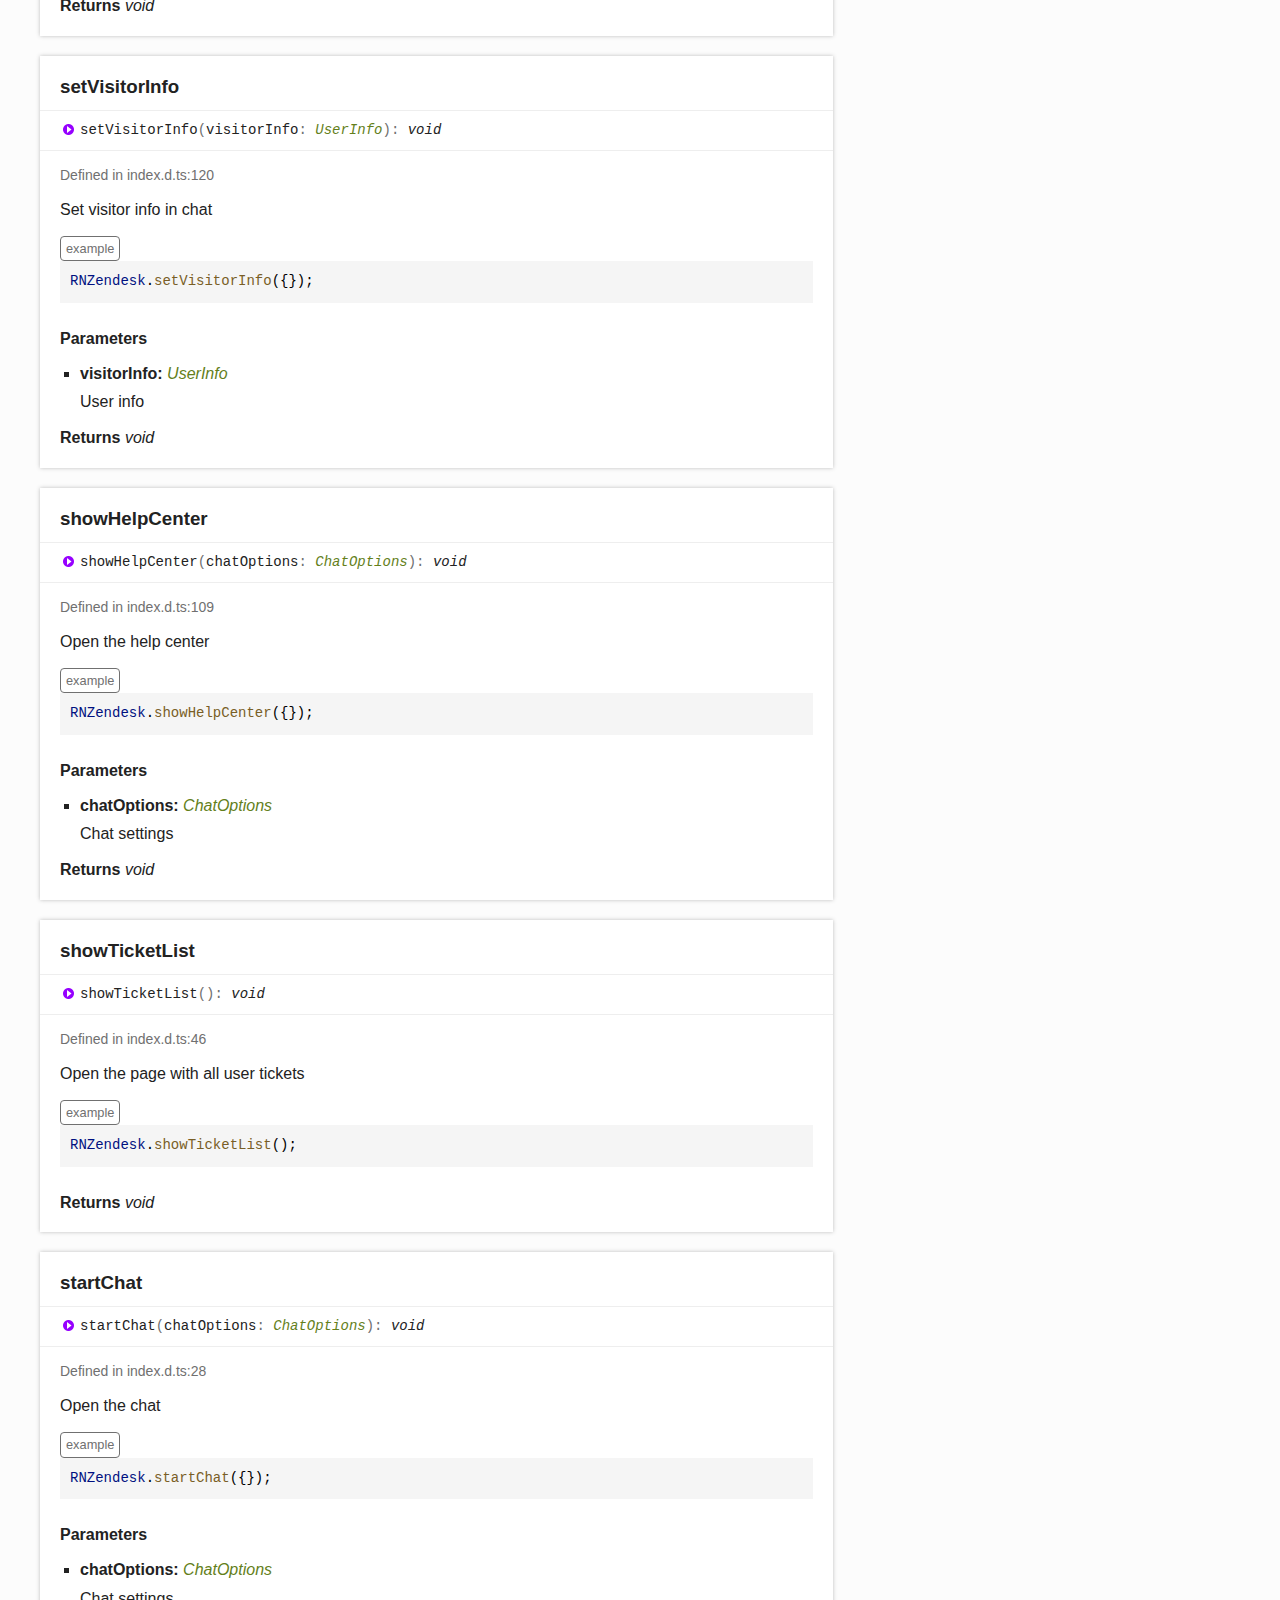
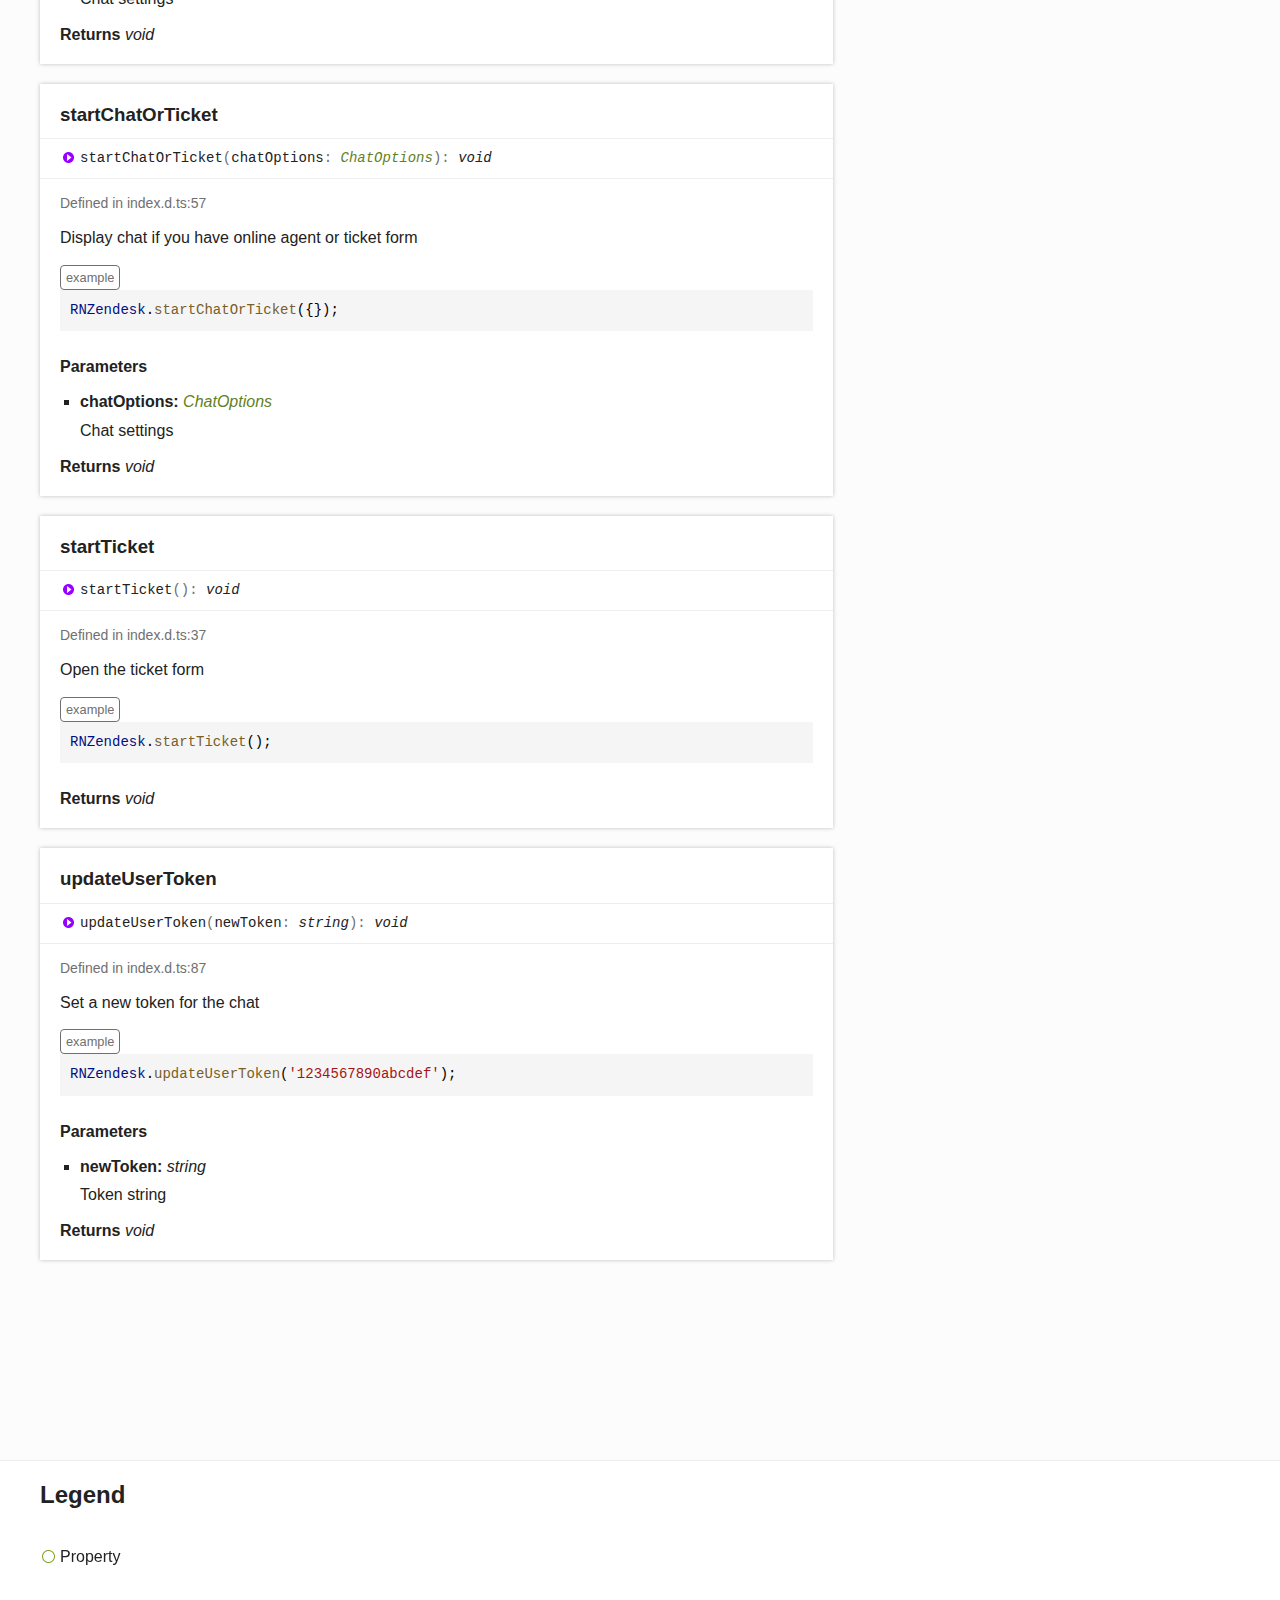
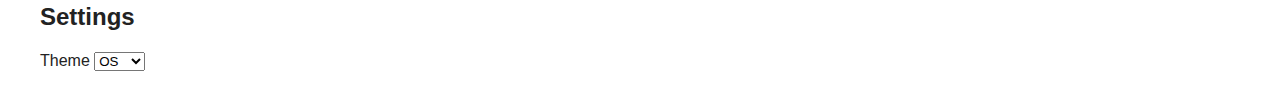
==== commit 30e0ee57: "Deploying to gh-pages from @ TiagoDanin-Forks/rn-zendesk@b24b89d4e896fd5ffd80658ad89d7e4d2cd4a863 🚀" ====
--- a/modules.html
+++ b/modules.html
@@ -1,5 +1,61 @@
-<!DOCTYPE html><html class="default"><head><meta charSet="utf-8"/><meta http-equiv="x-ua-compatible" content="IE=edge"/><title>React Native Zendesk (@idopterlabs/rn-zendesk) - v0.2.1</title><meta name="description" content="Documentation for React Native Zendesk (@idopterlabs/rn-zendesk) - v0.2.1"/><meta name="viewport" content="width=device-width, initial-scale=1"/><link rel="stylesheet" href="assets/style.css"/><link rel="stylesheet" href="assets/highlight.css"/><script async src="assets/search.js" id="search-script"></script></head><body><script>document.body.classList.add(localStorage.getItem("tsd-theme") || "os")</script><header><div class="tsd-page-toolbar"><div class="container"><div class="table-wrap"><div class="table-cell" id="tsd-search" data-base="."><div class="field"><label for="tsd-search-field" class="tsd-widget search no-caption">Search</label><input type="text" id="tsd-search-field"/></div><ul class="results"><li class="state loading">Preparing search index...</li><li class="state failure">The search index is not available</li></ul><a href="index.html" class="title">Idopterlabs - React Native Zendesk Package</a></div><div class="table-cell" id="tsd-widgets"><div id="tsd-filter"><a href="#" class="tsd-widget options no-caption" data-toggle="options">Options</a><div class="tsd-filter-group"><div class="tsd-select" id="tsd-filter-visibility"><span class="tsd-select-label">All</span><ul class="tsd-select-list"><li data-value="public">Public</li><li data-value="protected">Public/Protected</li><li data-value="private" class="selected">All</li></ul></div> <input type="checkbox" id="tsd-filter-inherited" checked/><label class="tsd-widget" for="tsd-filter-inherited">Inherited</label><input type="checkbox" id="tsd-filter-externals" checked/><label class="tsd-widget" for="tsd-filter-externals">Externals</label></div></div><a href="#" class="tsd-widget menu no-caption" data-toggle="menu">Menu</a></div></div></div></div><div class="tsd-page-title"><div class="container"><h1>React Native Zendesk (@idopterlabs/rn-zendesk) - v0.2.1 </h1></div></div></header><div class="container container-main"><div class="row"><div class="col-8 col-content"><section class="tsd-panel-group tsd-index-group"><h2>Index</h2><section class="tsd-panel tsd-index-panel"><div class="tsd-index-content"><section class="tsd-index-section "><h3>Interfaces</h3><ul class="tsd-index-list"><li class="tsd-kind-interface"><a href="interfaces/ChatOptions.html" class="tsd-kind-icon">Chat<wbr/>Options</a></li><li class="tsd-kind-interface"><a href="interfaces/IdentityJwt.html" class="tsd-kind-icon">Identity<wbr/>Jwt</a></li><li class="tsd-kind-interface"><a href="interfaces/IdentityUser.html" class="tsd-kind-icon">Identity<wbr/>User</a></li><li class="tsd-kind-interface"><a href="interfaces/InitOptions.html" class="tsd-kind-icon">Init<wbr/>Options</a></li><li class="tsd-kind-interface"><a href="interfaces/UserInfo.html" class="tsd-kind-icon">User<wbr/>Info</a></li></ul></section><section class="tsd-index-section "><h3>Type aliases</h3><ul class="tsd-index-list"><li class="tsd-kind-type-alias"><a href="modules.html#CallbackRequestNewToken" class="tsd-kind-icon">Callback<wbr/>Request<wbr/>New<wbr/>Token</a></li><li class="tsd-kind-type-alias"><a href="modules.html#Identity" class="tsd-kind-icon">Identity</a></li></ul></section><section class="tsd-index-section "><h3>Functions</h3><ul class="tsd-index-list"><li class="tsd-kind-function"><a href="modules.html#init" class="tsd-kind-icon">init</a></li><li class="tsd-kind-function"><a href="modules.html#setNotificationToken" class="tsd-kind-icon">set<wbr/>Notification<wbr/>Token</a></li><li class="tsd-kind-function"><a href="modules.html#setPrimaryColor" class="tsd-kind-icon">set<wbr/>Primary<wbr/>Color</a></li><li class="tsd-kind-function"><a href="modules.html#setUserIdentity" class="tsd-kind-icon">set<wbr/>User<wbr/>Identity</a></li><li class="tsd-kind-function"><a href="modules.html#setVisitorInfo" class="tsd-kind-icon">set<wbr/>Visitor<wbr/>Info</a></li><li class="tsd-kind-function"><a href="modules.html#showHelpCenter" class="tsd-kind-icon">show<wbr/>Help<wbr/>Center</a></li><li class="tsd-kind-function"><a href="modules.html#showTicketList" class="tsd-kind-icon">show<wbr/>Ticket<wbr/>List</a></li><li class="tsd-kind-function"><a href="modules.html#startChat" class="tsd-kind-icon">start<wbr/>Chat</a></li><li class="tsd-kind-function"><a href="modules.html#startChatOrTicket" class="tsd-kind-icon">start<wbr/>Chat<wbr/>Or<wbr/>Ticket</a></li><li class="tsd-kind-function"><a href="modules.html#startTicket" class="tsd-kind-icon">start<wbr/>Ticket</a></li><li class="tsd-kind-function"><a href="modules.html#updateUserToken" class="tsd-kind-icon">update<wbr/>User<wbr/>Token</a></li></ul></section></div></section></section><section class="tsd-panel-group tsd-member-group "><h2>Type aliases</h2><section class="tsd-panel tsd-member tsd-kind-type-alias"><a id="CallbackRequestNewToken" class="tsd-anchor"></a><h3 class="tsd-anchor-link">Callback<wbr/>Request<wbr/>New<wbr/>Token<a href="#CallbackRequestNewToken" aria-label="Permalink" class="tsd-anchor-icon"><svg xmlns="http://www.w3.org/2000/svg" class="icon icon-tabler icon-tabler-link" viewBox="0 0 24 24" stroke-width="2" stroke="currentColor" fill="none" stroke-linecap="round" stroke-linejoin="round"><path stroke="none" d="M0 0h24v24H0z" fill="none"></path><path d="M10 14a3.5 3.5 0 0 0 5 0l4 -4a3.5 3.5 0 0 0 -5 -5l-.5 .5"></path><path d="M14 10a3.5 3.5 0 0 0 -5 0l-4 4a3.5 3.5 0 0 0 5 5l.5 -.5"></path></svg></a></h3><div class="tsd-signature tsd-kind-icon">Callback<wbr/>Request<wbr/>New<wbr/>Token<span class="tsd-signature-symbol">:</span> <span class="tsd-signature-symbol">(</span><span class="tsd-signature-symbol">)</span><span class="tsd-signature-symbol"> =&gt; </span><span class="tsd-signature-type">void</span></div><aside class="tsd-sources"><ul><li>Defined in index.d.ts:25</li></ul></aside><div class="tsd-type-declaration"><h4>Type declaration</h4><ul class="tsd-parameters"><li class="tsd-parameter-signature"><ul class="tsd-signatures tsd-kind-type-literal tsd-parent-kind-type-alias"><li class="tsd-signature tsd-kind-icon"><span class="tsd-signature-symbol">(</span><span class="tsd-signature-symbol">)</span><span class="tsd-signature-symbol">: </span><span class="tsd-signature-type">void</span></li></ul><ul class="tsd-descriptions"><li class="tsd-description"><h4 class="tsd-returns-title">Returns <span class="tsd-signature-type">void</span></h4></li></ul></li></ul></div></section><section class="tsd-panel tsd-member tsd-kind-type-alias"><a id="Identity" class="tsd-anchor"></a><h3 class="tsd-anchor-link">Identity<a href="#Identity" aria-label="Permalink" class="tsd-anchor-icon"><svg xmlns="http://www.w3.org/2000/svg" class="icon icon-tabler icon-tabler-link" viewBox="0 0 24 24" stroke-width="2" stroke="currentColor" fill="none" stroke-linecap="round" stroke-linejoin="round"><path stroke="none" d="M0 0h24v24H0z" fill="none"></path><path d="M10 14a3.5 3.5 0 0 0 5 0l4 -4a3.5 3.5 0 0 0 -5 -5l-.5 .5"></path><path d="M14 10a3.5 3.5 0 0 0 -5 0l-4 4a3.5 3.5 0 0 0 5 5l.5 -.5"></path></svg></a></h3><div class="tsd-signature tsd-kind-icon">Identity<span class="tsd-signature-symbol">:</span> <a href="interfaces/IdentityJwt.html" class="tsd-signature-type" data-tsd-kind="Interface">IdentityJwt</a><span class="tsd-signature-symbol"> | </span><a href="interfaces/IdentityUser.html" class="tsd-signature-type" data-tsd-kind="Interface">IdentityUser</a></div><aside class="tsd-sources"><ul><li>Defined in index.d.ts:99</li></ul></aside></section></section><section class="tsd-panel-group tsd-member-group "><h2>Functions</h2><section class="tsd-panel tsd-member tsd-kind-function"><a id="init" class="tsd-anchor"></a><h3 class="tsd-anchor-link">init<a href="#init" aria-label="Permalink" class="tsd-anchor-icon"><svg xmlns="http://www.w3.org/2000/svg" class="icon icon-tabler icon-tabler-link" viewBox="0 0 24 24" stroke-width="2" stroke="currentColor" fill="none" stroke-linecap="round" stroke-linejoin="round"><path stroke="none" d="M0 0h24v24H0z" fill="none"></path><path d="M10 14a3.5 3.5 0 0 0 5 0l4 -4a3.5 3.5 0 0 0 -5 -5l-.5 .5"></path><path d="M14 10a3.5 3.5 0 0 0 -5 0l-4 4a3.5 3.5 0 0 0 5 5l.5 -.5"></path></svg></a></h3><ul class="tsd-signatures tsd-kind-function"><li class="tsd-signature tsd-kind-icon">init<span class="tsd-signature-symbol">(</span>initializationOptins<span class="tsd-signature-symbol">: </span><a href="interfaces/InitOptions.html" class="tsd-signature-type" data-tsd-kind="Interface">InitOptions</a><span class="tsd-signature-symbol">)</span><span class="tsd-signature-symbol">: </span><span class="tsd-signature-type">void</span></li></ul><ul class="tsd-descriptions"><li class="tsd-description"><aside class="tsd-sources"><ul><li>Defined in index.d.ts:4</li></ul></aside><h4 class="tsd-parameters-title">Parameters</h4><ul class="tsd-parameters"><li><h5>initializationOptins: <a href="interfaces/InitOptions.html" class="tsd-signature-type" data-tsd-kind="Interface">InitOptions</a></h5></li></ul><h4 class="tsd-returns-title">Returns <span class="tsd-signature-type">void</span></h4></li></ul></section><section class="tsd-panel tsd-member tsd-kind-function"><a id="setNotificationToken" class="tsd-anchor"></a><h3 class="tsd-anchor-link">set<wbr/>Notification<wbr/>Token<a href="#setNotificationToken" aria-label="Permalink" class="tsd-anchor-icon"><svg xmlns="http://www.w3.org/2000/svg" class="icon icon-tabler icon-tabler-link" viewBox="0 0 24 24" stroke-width="2" stroke="currentColor" fill="none" stroke-linecap="round" stroke-linejoin="round"><path stroke="none" d="M0 0h24v24H0z" fill="none"></path><path d="M10 14a3.5 3.5 0 0 0 5 0l4 -4a3.5 3.5 0 0 0 -5 -5l-.5 .5"></path><path d="M14 10a3.5 3.5 0 0 0 -5 0l-4 4a3.5 3.5 0 0 0 5 5l.5 -.5"></path></svg></a></h3><ul class="tsd-signatures tsd-kind-function"><li class="tsd-signature tsd-kind-icon">set<wbr/>Notification<wbr/>Token<span class="tsd-signature-symbol">(</span>token<span class="tsd-signature-symbol">: </span><span class="tsd-signature-type">string</span><span class="tsd-signature-symbol">)</span><span class="tsd-signature-symbol">: </span><span class="tsd-signature-type">void</span></li></ul><ul class="tsd-descriptions"><li class="tsd-description"><aside class="tsd-sources"><ul><li>Defined in index.d.ts:43</li></ul></aside><h4 class="tsd-parameters-title">Parameters</h4><ul class="tsd-parameters"><li><h5>token: <span class="tsd-signature-type">string</span></h5></li></ul><h4 class="tsd-returns-title">Returns <span class="tsd-signature-type">void</span></h4></li></ul></section><section class="tsd-panel tsd-member tsd-kind-function"><a id="setPrimaryColor" class="tsd-anchor"></a><h3 class="tsd-anchor-link">set<wbr/>Primary<wbr/>Color<a href="#setPrimaryColor" aria-label="Permalink" class="tsd-anchor-icon"><svg xmlns="http://www.w3.org/2000/svg" class="icon icon-tabler icon-tabler-link" viewBox="0 0 24 24" stroke-width="2" stroke="currentColor" fill="none" stroke-linecap="round" stroke-linejoin="round"><path stroke="none" d="M0 0h24v24H0z" fill="none"></path><path d="M10 14a3.5 3.5 0 0 0 5 0l4 -4a3.5 3.5 0 0 0 -5 -5l-.5 .5"></path><path d="M14 10a3.5 3.5 0 0 0 -5 0l-4 4a3.5 3.5 0 0 0 5 5l.5 -.5"></path></svg></a></h3><ul class="tsd-signatures tsd-kind-function"><li class="tsd-signature tsd-kind-icon">set<wbr/>Primary<wbr/>Color<span class="tsd-signature-symbol">(</span>color<span class="tsd-signature-symbol">: </span><span class="tsd-signature-type">string</span><span class="tsd-signature-symbol">)</span><span class="tsd-signature-symbol">: </span><span class="tsd-signature-type">void</span></li></ul><ul class="tsd-descriptions"><li class="tsd-description"><aside class="tsd-sources"><ul><li>Defined in index.d.ts:34</li></ul></aside><h4 class="tsd-parameters-title">Parameters</h4><ul class="tsd-parameters"><li><h5>color: <span class="tsd-signature-type">string</span></h5></li></ul><h4 class="tsd-returns-title">Returns <span class="tsd-signature-type">void</span></h4></li></ul></section><section class="tsd-panel tsd-member tsd-kind-function"><a id="setUserIdentity" class="tsd-anchor"></a><h3 class="tsd-anchor-link">set<wbr/>User<wbr/>Identity<a href="#setUserIdentity" aria-label="Permalink" class="tsd-anchor-icon"><svg xmlns="http://www.w3.org/2000/svg" class="icon icon-tabler icon-tabler-link" viewBox="0 0 24 24" stroke-width="2" stroke="currentColor" fill="none" stroke-linecap="round" stroke-linejoin="round"><path stroke="none" d="M0 0h24v24H0z" fill="none"></path><path d="M10 14a3.5 3.5 0 0 0 5 0l4 -4a3.5 3.5 0 0 0 -5 -5l-.5 .5"></path><path d="M14 10a3.5 3.5 0 0 0 -5 0l-4 4a3.5 3.5 0 0 0 5 5l.5 -.5"></path></svg></a></h3><ul class="tsd-signatures tsd-kind-function"><li class="tsd-signature tsd-kind-icon">set<wbr/>User<wbr/>Identity<span class="tsd-signature-symbol">(</span>identity<span class="tsd-signature-symbol">: </span><a href="modules.html#Identity" class="tsd-signature-type" data-tsd-kind="Type alias">Identity</a>, onRequestNewToken<span class="tsd-signature-symbol">: </span><a href="modules.html#CallbackRequestNewToken" class="tsd-signature-type" data-tsd-kind="Type alias">CallbackRequestNewToken</a><span class="tsd-signature-symbol">)</span><span class="tsd-signature-symbol">: </span><span class="tsd-signature-type">void</span></li></ul><ul class="tsd-descriptions"><li class="tsd-description"><aside class="tsd-sources"><ul><li>Defined in index.d.ts:28</li></ul></aside><h4 class="tsd-parameters-title">Parameters</h4><ul class="tsd-parameters"><li><h5>identity: <a href="modules.html#Identity" class="tsd-signature-type" data-tsd-kind="Type alias">Identity</a></h5></li><li><h5>onRequestNewToken: <a href="modules.html#CallbackRequestNewToken" class="tsd-signature-type" data-tsd-kind="Type alias">CallbackRequestNewToken</a></h5></li></ul><h4 class="tsd-returns-title">Returns <span class="tsd-signature-type">void</span></h4></li></ul></section><section class="tsd-panel tsd-member tsd-kind-function"><a id="setVisitorInfo" class="tsd-anchor"></a><h3 class="tsd-anchor-link">set<wbr/>Visitor<wbr/>Info<a href="#setVisitorInfo" aria-label="Permalink" class="tsd-anchor-icon"><svg xmlns="http://www.w3.org/2000/svg" class="icon icon-tabler icon-tabler-link" viewBox="0 0 24 24" stroke-width="2" stroke="currentColor" fill="none" stroke-linecap="round" stroke-linejoin="round"><path stroke="none" d="M0 0h24v24H0z" fill="none"></path><path d="M10 14a3.5 3.5 0 0 0 5 0l4 -4a3.5 3.5 0 0 0 -5 -5l-.5 .5"></path><path d="M14 10a3.5 3.5 0 0 0 -5 0l-4 4a3.5 3.5 0 0 0 5 5l.5 -.5"></path></svg></a></h3><ul class="tsd-signatures tsd-kind-function"><li class="tsd-signature tsd-kind-icon">set<wbr/>Visitor<wbr/>Info<span class="tsd-signature-symbol">(</span>visitorInfo<span class="tsd-signature-symbol">: </span><a href="interfaces/UserInfo.html" class="tsd-signature-type" data-tsd-kind="Interface">UserInfo</a><span class="tsd-signature-symbol">)</span><span class="tsd-signature-symbol">: </span><span class="tsd-signature-type">void</span></li></ul><ul class="tsd-descriptions"><li class="tsd-description"><aside class="tsd-sources"><ul><li>Defined in index.d.ts:40</li></ul></aside><h4 class="tsd-parameters-title">Parameters</h4><ul class="tsd-parameters"><li><h5>visitorInfo: <a href="interfaces/UserInfo.html" class="tsd-signature-type" data-tsd-kind="Interface">UserInfo</a></h5></li></ul><h4 class="tsd-returns-title">Returns <span class="tsd-signature-type">void</span></h4></li></ul></section><section class="tsd-panel tsd-member tsd-kind-function"><a id="showHelpCenter" class="tsd-anchor"></a><h3 class="tsd-anchor-link">show<wbr/>Help<wbr/>Center<a href="#showHelpCenter" aria-label="Permalink" class="tsd-anchor-icon"><svg xmlns="http://www.w3.org/2000/svg" class="icon icon-tabler icon-tabler-link" viewBox="0 0 24 24" stroke-width="2" stroke="currentColor" fill="none" stroke-linecap="round" stroke-linejoin="round"><path stroke="none" d="M0 0h24v24H0z" fill="none"></path><path d="M10 14a3.5 3.5 0 0 0 5 0l4 -4a3.5 3.5 0 0 0 -5 -5l-.5 .5"></path><path d="M14 10a3.5 3.5 0 0 0 -5 0l-4 4a3.5 3.5 0 0 0 5 5l.5 -.5"></path></svg></a></h3><ul class="tsd-signatures tsd-kind-function"><li class="tsd-signature tsd-kind-icon">show<wbr/>Help<wbr/>Center<span class="tsd-signature-symbol">(</span>chatOptions<span class="tsd-signature-symbol">: </span><a href="interfaces/ChatOptions.html" class="tsd-signature-type" data-tsd-kind="Interface">ChatOptions</a><span class="tsd-signature-symbol">)</span><span class="tsd-signature-symbol">: </span><span class="tsd-signature-type">void</span></li></ul><ul class="tsd-descriptions"><li class="tsd-description"><aside class="tsd-sources"><ul><li>Defined in index.d.ts:37</li></ul></aside><h4 class="tsd-parameters-title">Parameters</h4><ul class="tsd-parameters"><li><h5>chatOptions: <a href="interfaces/ChatOptions.html" class="tsd-signature-type" data-tsd-kind="Interface">ChatOptions</a></h5></li></ul><h4 class="tsd-returns-title">Returns <span class="tsd-signature-type">void</span></h4></li></ul></section><section class="tsd-panel tsd-member tsd-kind-function"><a id="showTicketList" class="tsd-anchor"></a><h3 class="tsd-anchor-link">show<wbr/>Ticket<wbr/>List<a href="#showTicketList" aria-label="Permalink" class="tsd-anchor-icon"><svg xmlns="http://www.w3.org/2000/svg" class="icon icon-tabler icon-tabler-link" viewBox="0 0 24 24" stroke-width="2" stroke="currentColor" fill="none" stroke-linecap="round" stroke-linejoin="round"><path stroke="none" d="M0 0h24v24H0z" fill="none"></path><path d="M10 14a3.5 3.5 0 0 0 5 0l4 -4a3.5 3.5 0 0 0 -5 -5l-.5 .5"></path><path d="M14 10a3.5 3.5 0 0 0 -5 0l-4 4a3.5 3.5 0 0 0 5 5l.5 -.5"></path></svg></a></h3><ul class="tsd-signatures tsd-kind-function"><li class="tsd-signature tsd-kind-icon">show<wbr/>Ticket<wbr/>List<span class="tsd-signature-symbol">(</span><span class="tsd-signature-symbol">)</span><span class="tsd-signature-symbol">: </span><span class="tsd-signature-type">void</span></li></ul><ul class="tsd-descriptions"><li class="tsd-description"><aside class="tsd-sources"><ul><li>Defined in index.d.ts:19</li></ul></aside><h4 class="tsd-returns-title">Returns <span class="tsd-signature-type">void</span></h4></li></ul></section><section class="tsd-panel tsd-member tsd-kind-function"><a id="startChat" class="tsd-anchor"></a><h3 class="tsd-anchor-link">start<wbr/>Chat<a href="#startChat" aria-label="Permalink" class="tsd-anchor-icon"><svg xmlns="http://www.w3.org/2000/svg" class="icon icon-tabler icon-tabler-link" viewBox="0 0 24 24" stroke-width="2" stroke="currentColor" fill="none" stroke-linecap="round" stroke-linejoin="round"><path stroke="none" d="M0 0h24v24H0z" fill="none"></path><path d="M10 14a3.5 3.5 0 0 0 5 0l4 -4a3.5 3.5 0 0 0 -5 -5l-.5 .5"></path><path d="M14 10a3.5 3.5 0 0 0 -5 0l-4 4a3.5 3.5 0 0 0 5 5l.5 -.5"></path></svg></a></h3><ul class="tsd-signatures tsd-kind-function"><li class="tsd-signature tsd-kind-icon">start<wbr/>Chat<span class="tsd-signature-symbol">(</span>chatOptions<span class="tsd-signature-symbol">: </span><a href="interfaces/ChatOptions.html" class="tsd-signature-type" data-tsd-kind="Interface">ChatOptions</a><span class="tsd-signature-symbol">)</span><span class="tsd-signature-symbol">: </span><span class="tsd-signature-type">void</span></li></ul><ul class="tsd-descriptions"><li class="tsd-description"><aside class="tsd-sources"><ul><li>Defined in index.d.ts:7</li></ul></aside><h4 class="tsd-parameters-title">Parameters</h4><ul class="tsd-parameters"><li><h5>chatOptions: <a href="interfaces/ChatOptions.html" class="tsd-signature-type" data-tsd-kind="Interface">ChatOptions</a></h5></li></ul><h4 class="tsd-returns-title">Returns <span class="tsd-signature-type">void</span></h4></li></ul></section><section class="tsd-panel tsd-member tsd-kind-function"><a id="startChatOrTicket" class="tsd-anchor"></a><h3 class="tsd-anchor-link">start<wbr/>Chat<wbr/>Or<wbr/>Ticket<a href="#startChatOrTicket" aria-label="Permalink" class="tsd-anchor-icon"><svg xmlns="http://www.w3.org/2000/svg" class="icon icon-tabler icon-tabler-link" viewBox="0 0 24 24" stroke-width="2" stroke="currentColor" fill="none" stroke-linecap="round" stroke-linejoin="round"><path stroke="none" d="M0 0h24v24H0z" fill="none"></path><path d="M10 14a3.5 3.5 0 0 0 5 0l4 -4a3.5 3.5 0 0 0 -5 -5l-.5 .5"></path><path d="M14 10a3.5 3.5 0 0 0 -5 0l-4 4a3.5 3.5 0 0 0 5 5l.5 -.5"></path></svg></a></h3><ul class="tsd-signatures tsd-kind-function"><li class="tsd-signature tsd-kind-icon">start<wbr/>Chat<wbr/>Or<wbr/>Ticket<span class="tsd-signature-symbol">(</span>chatOptions<span class="tsd-signature-symbol">: </span><a href="interfaces/ChatOptions.html" class="tsd-signature-type" data-tsd-kind="Interface">ChatOptions</a><span class="tsd-signature-symbol">)</span><span class="tsd-signature-symbol">: </span><span class="tsd-signature-type">void</span></li></ul><ul class="tsd-descriptions"><li class="tsd-description"><aside class="tsd-sources"><ul><li>Defined in index.d.ts:22</li></ul></aside><h4 class="tsd-parameters-title">Parameters</h4><ul class="tsd-parameters"><li><h5>chatOptions: <a href="interfaces/ChatOptions.html" class="tsd-signature-type" data-tsd-kind="Interface">ChatOptions</a></h5></li></ul><h4 class="tsd-returns-title">Returns <span class="tsd-signature-type">void</span></h4></li></ul></section><section class="tsd-panel tsd-member tsd-kind-function"><a id="startTicket" class="tsd-anchor"></a><h3 class="tsd-anchor-link">start<wbr/>Ticket<a href="#startTicket" aria-label="Permalink" class="tsd-anchor-icon"><svg xmlns="http://www.w3.org/2000/svg" class="icon icon-tabler icon-tabler-link" viewBox="0 0 24 24" stroke-width="2" stroke="currentColor" fill="none" stroke-linecap="round" stroke-linejoin="round"><path stroke="none" d="M0 0h24v24H0z" fill="none"></path><path d="M10 14a3.5 3.5 0 0 0 5 0l4 -4a3.5 3.5 0 0 0 -5 -5l-.5 .5"></path><path d="M14 10a3.5 3.5 0 0 0 -5 0l-4 4a3.5 3.5 0 0 0 5 5l.5 -.5"></path></svg></a></h3><ul class="tsd-signatures tsd-kind-function"><li class="tsd-signature tsd-kind-icon">start<wbr/>Ticket<span class="tsd-signature-symbol">(</span><span class="tsd-signature-symbol">)</span><span class="tsd-signature-symbol">: </span><span class="tsd-signature-type">void</span></li></ul><ul class="tsd-descriptions"><li class="tsd-description"><aside class="tsd-sources"><ul><li>Defined in index.d.ts:16</li></ul></aside><div class="tsd-comment tsd-typography"><div class="lead">
-<p> function to show to support form</p>
-</div><dl class="tsd-comment-tags"><dt>example</dt><dd><pre><code class="language-ts"><span class="hl-0">zendesk</span><span class="hl-1">.</span><span class="hl-2">startTicket</span><span class="hl-1">();</span>
+<!DOCTYPE html><html class="default"><head><meta charSet="utf-8"/><meta http-equiv="x-ua-compatible" content="IE=edge"/><title>React Native Zendesk (@idopterlabs/rn-zendesk) - v0.2.1</title><meta name="description" content="Documentation for React Native Zendesk (@idopterlabs/rn-zendesk) - v0.2.1"/><meta name="viewport" content="width=device-width, initial-scale=1"/><link rel="stylesheet" href="assets/style.css"/><link rel="stylesheet" href="assets/highlight.css"/><script async src="assets/search.js" id="search-script"></script></head><body><script>document.body.classList.add(localStorage.getItem("tsd-theme") || "os")</script><header><div class="tsd-page-toolbar"><div class="container"><div class="table-wrap"><div class="table-cell" id="tsd-search" data-base="."><div class="field"><label for="tsd-search-field" class="tsd-widget search no-caption">Search</label><input type="text" id="tsd-search-field"/></div><ul class="results"><li class="state loading">Preparing search index...</li><li class="state failure">The search index is not available</li></ul><a href="index.html" class="title">Idopterlabs - React Native Zendesk Package</a></div><div class="table-cell" id="tsd-widgets"><div id="tsd-filter"><a href="#" class="tsd-widget options no-caption" data-toggle="options">Options</a><div class="tsd-filter-group"><div class="tsd-select" id="tsd-filter-visibility"><span class="tsd-select-label">All</span><ul class="tsd-select-list"><li data-value="public">Public</li><li data-value="protected">Public/Protected</li><li data-value="private" class="selected">All</li></ul></div> <input type="checkbox" id="tsd-filter-inherited" checked/><label class="tsd-widget" for="tsd-filter-inherited">Inherited</label><input type="checkbox" id="tsd-filter-externals" checked/><label class="tsd-widget" for="tsd-filter-externals">Externals</label></div></div><a href="#" class="tsd-widget menu no-caption" data-toggle="menu">Menu</a></div></div></div></div><div class="tsd-page-title"><div class="container"><h1>React Native Zendesk (@idopterlabs/rn-zendesk) - v0.2.1 </h1></div></div></header><div class="container container-main"><div class="row"><div class="col-8 col-content"><section class="tsd-panel-group tsd-index-group"><h2>Index</h2><section class="tsd-panel tsd-index-panel"><div class="tsd-index-content"><section class="tsd-index-section "><h3>Interfaces</h3><ul class="tsd-index-list"><li class="tsd-kind-interface"><a href="interfaces/ChatOptions.html" class="tsd-kind-icon">Chat<wbr/>Options</a></li><li class="tsd-kind-interface"><a href="interfaces/IdentityJwt.html" class="tsd-kind-icon">Identity<wbr/>Jwt</a></li><li class="tsd-kind-interface"><a href="interfaces/IdentityUser.html" class="tsd-kind-icon">Identity<wbr/>User</a></li><li class="tsd-kind-interface"><a href="interfaces/InitOptions.html" class="tsd-kind-icon">Init<wbr/>Options</a></li><li class="tsd-kind-interface"><a href="interfaces/UserInfo.html" class="tsd-kind-icon">User<wbr/>Info</a></li></ul></section><section class="tsd-index-section "><h3>Type aliases</h3><ul class="tsd-index-list"><li class="tsd-kind-type-alias"><a href="modules.html#CallbackRequestNewToken" class="tsd-kind-icon">Callback<wbr/>Request<wbr/>New<wbr/>Token</a></li><li class="tsd-kind-type-alias"><a href="modules.html#Identity" class="tsd-kind-icon">Identity</a></li></ul></section><section class="tsd-index-section "><h3>Functions</h3><ul class="tsd-index-list"><li class="tsd-kind-function"><a href="modules.html#init" class="tsd-kind-icon">init</a></li><li class="tsd-kind-function"><a href="modules.html#setNotificationToken" class="tsd-kind-icon">set<wbr/>Notification<wbr/>Token</a></li><li class="tsd-kind-function"><a href="modules.html#setPrimaryColor" class="tsd-kind-icon">set<wbr/>Primary<wbr/>Color</a></li><li class="tsd-kind-function"><a href="modules.html#setUserIdentity" class="tsd-kind-icon">set<wbr/>User<wbr/>Identity</a></li><li class="tsd-kind-function"><a href="modules.html#setVisitorInfo" class="tsd-kind-icon">set<wbr/>Visitor<wbr/>Info</a></li><li class="tsd-kind-function"><a href="modules.html#showHelpCenter" class="tsd-kind-icon">show<wbr/>Help<wbr/>Center</a></li><li class="tsd-kind-function"><a href="modules.html#showTicketList" class="tsd-kind-icon">show<wbr/>Ticket<wbr/>List</a></li><li class="tsd-kind-function"><a href="modules.html#startChat" class="tsd-kind-icon">start<wbr/>Chat</a></li><li class="tsd-kind-function"><a href="modules.html#startChatOrTicket" class="tsd-kind-icon">start<wbr/>Chat<wbr/>Or<wbr/>Ticket</a></li><li class="tsd-kind-function"><a href="modules.html#startTicket" class="tsd-kind-icon">start<wbr/>Ticket</a></li><li class="tsd-kind-function"><a href="modules.html#updateUserToken" class="tsd-kind-icon">update<wbr/>User<wbr/>Token</a></li></ul></section></div></section></section><section class="tsd-panel-group tsd-member-group "><h2>Type aliases</h2><section class="tsd-panel tsd-member tsd-kind-type-alias"><a id="CallbackRequestNewToken" class="tsd-anchor"></a><h3 class="tsd-anchor-link">Callback<wbr/>Request<wbr/>New<wbr/>Token<a href="#CallbackRequestNewToken" aria-label="Permalink" class="tsd-anchor-icon"><svg xmlns="http://www.w3.org/2000/svg" class="icon icon-tabler icon-tabler-link" viewBox="0 0 24 24" stroke-width="2" stroke="currentColor" fill="none" stroke-linecap="round" stroke-linejoin="round"><path stroke="none" d="M0 0h24v24H0z" fill="none"></path><path d="M10 14a3.5 3.5 0 0 0 5 0l4 -4a3.5 3.5 0 0 0 -5 -5l-.5 .5"></path><path d="M14 10a3.5 3.5 0 0 0 -5 0l-4 4a3.5 3.5 0 0 0 5 5l.5 -.5"></path></svg></a></h3><div class="tsd-signature tsd-kind-icon">Callback<wbr/>Request<wbr/>New<wbr/>Token<span class="tsd-signature-symbol">:</span> <span class="tsd-signature-symbol">(</span><span class="tsd-signature-symbol">)</span><span class="tsd-signature-symbol"> =&gt; </span><span class="tsd-signature-type">void</span></div><aside class="tsd-sources"><ul><li>Defined in index.d.ts:60</li></ul></aside><div class="tsd-type-declaration"><h4>Type declaration</h4><ul class="tsd-parameters"><li class="tsd-parameter-signature"><ul class="tsd-signatures tsd-kind-type-literal tsd-parent-kind-type-alias"><li class="tsd-signature tsd-kind-icon"><span class="tsd-signature-symbol">(</span><span class="tsd-signature-symbol">)</span><span class="tsd-signature-symbol">: </span><span class="tsd-signature-type">void</span></li></ul><ul class="tsd-descriptions"><li class="tsd-description"><h4 class="tsd-returns-title">Returns <span class="tsd-signature-type">void</span></h4></li></ul></li></ul></div></section><section class="tsd-panel tsd-member tsd-kind-type-alias"><a id="Identity" class="tsd-anchor"></a><h3 class="tsd-anchor-link">Identity<a href="#Identity" aria-label="Permalink" class="tsd-anchor-icon"><svg xmlns="http://www.w3.org/2000/svg" class="icon icon-tabler icon-tabler-link" viewBox="0 0 24 24" stroke-width="2" stroke="currentColor" fill="none" stroke-linecap="round" stroke-linejoin="round"><path stroke="none" d="M0 0h24v24H0z" fill="none"></path><path d="M10 14a3.5 3.5 0 0 0 5 0l4 -4a3.5 3.5 0 0 0 -5 -5l-.5 .5"></path><path d="M14 10a3.5 3.5 0 0 0 -5 0l-4 4a3.5 3.5 0 0 0 5 5l.5 -.5"></path></svg></a></h3><div class="tsd-signature tsd-kind-icon">Identity<span class="tsd-signature-symbol">:</span> <a href="interfaces/IdentityJwt.html" class="tsd-signature-type" data-tsd-kind="Interface">IdentityJwt</a><span class="tsd-signature-symbol"> | </span><a href="interfaces/IdentityUser.html" class="tsd-signature-type" data-tsd-kind="Interface">IdentityUser</a></div><aside class="tsd-sources"><ul><li>Defined in index.d.ts:184</li></ul></aside></section></section><section class="tsd-panel-group tsd-member-group "><h2>Functions</h2><section class="tsd-panel tsd-member tsd-kind-function"><a id="init" class="tsd-anchor"></a><h3 class="tsd-anchor-link">init<a href="#init" aria-label="Permalink" class="tsd-anchor-icon"><svg xmlns="http://www.w3.org/2000/svg" class="icon icon-tabler icon-tabler-link" viewBox="0 0 24 24" stroke-width="2" stroke="currentColor" fill="none" stroke-linecap="round" stroke-linejoin="round"><path stroke="none" d="M0 0h24v24H0z" fill="none"></path><path d="M10 14a3.5 3.5 0 0 0 5 0l4 -4a3.5 3.5 0 0 0 -5 -5l-.5 .5"></path><path d="M14 10a3.5 3.5 0 0 0 -5 0l-4 4a3.5 3.5 0 0 0 5 5l.5 -.5"></path></svg></a></h3><ul class="tsd-signatures tsd-kind-function"><li class="tsd-signature tsd-kind-icon">init<span class="tsd-signature-symbol">(</span>initializationOptions<span class="tsd-signature-symbol">: </span><a href="interfaces/InitOptions.html" class="tsd-signature-type" data-tsd-kind="Interface">InitOptions</a><span class="tsd-signature-symbol">)</span><span class="tsd-signature-symbol">: </span><span class="tsd-signature-type">void</span></li></ul><ul class="tsd-descriptions"><li class="tsd-description"><aside class="tsd-sources"><ul><li>Defined in index.d.ts:17</li></ul></aside><div class="tsd-comment tsd-typography"><div class="lead">
+<p>Initialize the SDK</p>
+</div><dl class="tsd-comment-tags"><dt>example</dt><dd><pre><code class="language-ts"><span class="hl-0">RNZendesk</span><span class="hl-1">.</span><span class="hl-2">init</span><span class="hl-1">({</span><br/><span class="hl-1"> </span><span class="hl-0">key:</span><span class="hl-1"> </span><span class="hl-3">&#39;ip1MZws0A17aDjg8wjfs2sfQ8AeUJFe5&#39;</span><span class="hl-1">,</span><br/><span class="hl-1"> </span><span class="hl-0">appId:</span><span class="hl-1"> </span><span class="hl-3">&#39;d89309417eb165b6b5041234371c16a5bsjfc2f49a027b4c&#39;</span><span class="hl-1">,</span><br/><span class="hl-1"> </span><span class="hl-0">clientId:</span><span class="hl-1"> </span><span class="hl-3">&#39;mobile_sdk_client_9326b42367cca4c2d2f&#39;</span><span class="hl-1">,</span><br/><span class="hl-1"> </span><span class="hl-0">url:</span><span class="hl-1"> </span><span class="hl-3">&#39;https://MY_ZENDESK.zendesk.com&#39;</span><span class="hl-1">,</span><br/><span class="hl-1"> </span><span class="hl-0">isEnabledLoggable:</span><span class="hl-1"> </span><span class="hl-4">false</span><span class="hl-1">,</span><br/><span class="hl-1">});</span>
 </code></pre>
-</dd></dl></div><h4 class="tsd-returns-title">Returns <span class="tsd-signature-type">void</span></h4></li></ul></section><section class="tsd-panel tsd-member tsd-kind-function"><a id="updateUserToken" class="tsd-anchor"></a><h3 class="tsd-anchor-link">update<wbr/>User<wbr/>Token<a href="#updateUserToken" aria-label="Permalink" class="tsd-anchor-icon"><svg xmlns="http://www.w3.org/2000/svg" class="icon icon-tabler icon-tabler-link" viewBox="0 0 24 24" stroke-width="2" stroke="currentColor" fill="none" stroke-linecap="round" stroke-linejoin="round"><path stroke="none" d="M0 0h24v24H0z" fill="none"></path><path d="M10 14a3.5 3.5 0 0 0 5 0l4 -4a3.5 3.5 0 0 0 -5 -5l-.5 .5"></path><path d="M14 10a3.5 3.5 0 0 0 -5 0l-4 4a3.5 3.5 0 0 0 5 5l.5 -.5"></path></svg></a></h3><ul class="tsd-signatures tsd-kind-function"><li class="tsd-signature tsd-kind-icon">update<wbr/>User<wbr/>Token<span class="tsd-signature-symbol">(</span>newToken<span class="tsd-signature-symbol">: </span><span class="tsd-signature-type">string</span><span class="tsd-signature-symbol">)</span><span class="tsd-signature-symbol">: </span><span class="tsd-signature-type">void</span></li></ul><ul class="tsd-descriptions"><li class="tsd-description"><aside class="tsd-sources"><ul><li>Defined in index.d.ts:31</li></ul></aside><h4 class="tsd-parameters-title">Parameters</h4><ul class="tsd-parameters"><li><h5>newToken: <span class="tsd-signature-type">string</span></h5></li></ul><h4 class="tsd-returns-title">Returns <span class="tsd-signature-type">void</span></h4></li></ul></section></section></div><div class="col-4 col-menu menu-sticky-wrap menu-highlight"><nav class="tsd-navigation primary"><ul><li class="current"><a href="modules.html">Exports</a></li></ul></nav><nav class="tsd-navigation secondary menu-sticky"><ul><li class="tsd-kind-interface"><a href="interfaces/ChatOptions.html" class="tsd-kind-icon">Chat<wbr/>Options</a></li><li class="tsd-kind-interface"><a href="interfaces/IdentityJwt.html" class="tsd-kind-icon">Identity<wbr/>Jwt</a></li><li class="tsd-kind-interface"><a href="interfaces/IdentityUser.html" class="tsd-kind-icon">Identity<wbr/>User</a></li><li class="tsd-kind-interface"><a href="interfaces/InitOptions.html" class="tsd-kind-icon">Init<wbr/>Options</a></li><li class="tsd-kind-interface"><a href="interfaces/UserInfo.html" class="tsd-kind-icon">User<wbr/>Info</a></li><li class="tsd-kind-type-alias"><a href="modules.html#CallbackRequestNewToken" class="tsd-kind-icon">Callback<wbr/>Request<wbr/>New<wbr/>Token</a></li><li class="tsd-kind-type-alias"><a href="modules.html#Identity" class="tsd-kind-icon">Identity</a></li><li class="tsd-kind-function"><a href="modules.html#init" class="tsd-kind-icon">init</a></li><li class="tsd-kind-function"><a href="modules.html#setNotificationToken" class="tsd-kind-icon">set<wbr/>Notification<wbr/>Token</a></li><li class="tsd-kind-function"><a href="modules.html#setPrimaryColor" class="tsd-kind-icon">set<wbr/>Primary<wbr/>Color</a></li><li class="tsd-kind-function"><a href="modules.html#setUserIdentity" class="tsd-kind-icon">set<wbr/>User<wbr/>Identity</a></li><li class="tsd-kind-function"><a href="modules.html#setVisitorInfo" class="tsd-kind-icon">set<wbr/>Visitor<wbr/>Info</a></li><li class="tsd-kind-function"><a href="modules.html#showHelpCenter" class="tsd-kind-icon">show<wbr/>Help<wbr/>Center</a></li><li class="tsd-kind-function"><a href="modules.html#showTicketList" class="tsd-kind-icon">show<wbr/>Ticket<wbr/>List</a></li><li class="tsd-kind-function"><a href="modules.html#startChat" class="tsd-kind-icon">start<wbr/>Chat</a></li><li class="tsd-kind-function"><a href="modules.html#startChatOrTicket" class="tsd-kind-icon">start<wbr/>Chat<wbr/>Or<wbr/>Ticket</a></li><li class="tsd-kind-function"><a href="modules.html#startTicket" class="tsd-kind-icon">start<wbr/>Ticket</a></li><li class="tsd-kind-function"><a href="modules.html#updateUserToken" class="tsd-kind-icon">update<wbr/>User<wbr/>Token</a></li></ul></nav></div></div></div><footer class=""><div class="container"><h2>Legend</h2><div class="tsd-legend-group"><ul class="tsd-legend"><li class="tsd-kind-property tsd-parent-kind-interface"><span class="tsd-kind-icon">Property</span></li></ul></div><h2>Settings</h2><p>Theme <select id="theme"><option value="os">OS</option><option value="light">Light</option><option value="dark">Dark</option></select></p></div></footer><div class="overlay"></div><script src="assets/main.js"></script></body></html>+</dd></dl></div><h4 class="tsd-parameters-title">Parameters</h4><ul class="tsd-parameters"><li><h5>initializationOptions: <a href="interfaces/InitOptions.html" class="tsd-signature-type" data-tsd-kind="Interface">InitOptions</a></h5><div class="tsd-comment tsd-typography"><div class="lead">
+<p>Startup and Access Settings</p>
+</div></div></li></ul><h4 class="tsd-returns-title">Returns <span class="tsd-signature-type">void</span></h4></li></ul></section><section class="tsd-panel tsd-member tsd-kind-function"><a id="setNotificationToken" class="tsd-anchor"></a><h3 class="tsd-anchor-link">set<wbr/>Notification<wbr/>Token<a href="#setNotificationToken" aria-label="Permalink" class="tsd-anchor-icon"><svg xmlns="http://www.w3.org/2000/svg" class="icon icon-tabler icon-tabler-link" viewBox="0 0 24 24" stroke-width="2" stroke="currentColor" fill="none" stroke-linecap="round" stroke-linejoin="round"><path stroke="none" d="M0 0h24v24H0z" fill="none"></path><path d="M10 14a3.5 3.5 0 0 0 5 0l4 -4a3.5 3.5 0 0 0 -5 -5l-.5 .5"></path><path d="M14 10a3.5 3.5 0 0 0 -5 0l-4 4a3.5 3.5 0 0 0 5 5l.5 -.5"></path></svg></a></h3><ul class="tsd-signatures tsd-kind-function"><li class="tsd-signature tsd-kind-icon">set<wbr/>Notification<wbr/>Token<span class="tsd-signature-symbol">(</span>token<span class="tsd-signature-symbol">: </span><span class="tsd-signature-type">string</span><span class="tsd-signature-symbol">)</span><span class="tsd-signature-symbol">: </span><span class="tsd-signature-type">void</span></li></ul><ul class="tsd-descriptions"><li class="tsd-description"><aside class="tsd-sources"><ul><li>Defined in index.d.ts:131</li></ul></aside><div class="tsd-comment tsd-typography"><div class="lead">
+<p>Register notifications token with zendesk</p>
+</div><dl class="tsd-comment-tags"><dt>example</dt><dd><pre><code class="language-ts"><span class="hl-0">RNZendesk</span><span class="hl-1">.</span><span class="hl-2">setNotificationToken</span><span class="hl-1">(</span><span class="hl-3">&#39;123456&#39;</span><span class="hl-1">);</span>
+</code></pre>
+</dd></dl></div><h4 class="tsd-parameters-title">Parameters</h4><ul class="tsd-parameters"><li><h5>token: <span class="tsd-signature-type">string</span></h5><div class="tsd-comment tsd-typography"><div class="lead">
+<p>Token string</p>
+</div></div></li></ul><h4 class="tsd-returns-title">Returns <span class="tsd-signature-type">void</span></h4></li></ul></section><section class="tsd-panel tsd-member tsd-kind-function"><a id="setPrimaryColor" class="tsd-anchor"></a><h3 class="tsd-anchor-link">set<wbr/>Primary<wbr/>Color<a href="#setPrimaryColor" aria-label="Permalink" class="tsd-anchor-icon"><svg xmlns="http://www.w3.org/2000/svg" class="icon icon-tabler icon-tabler-link" viewBox="0 0 24 24" stroke-width="2" stroke="currentColor" fill="none" stroke-linecap="round" stroke-linejoin="round"><path stroke="none" d="M0 0h24v24H0z" fill="none"></path><path d="M10 14a3.5 3.5 0 0 0 5 0l4 -4a3.5 3.5 0 0 0 -5 -5l-.5 .5"></path><path d="M14 10a3.5 3.5 0 0 0 -5 0l-4 4a3.5 3.5 0 0 0 5 5l.5 -.5"></path></svg></a></h3><ul class="tsd-signatures tsd-kind-function"><li class="tsd-signature tsd-kind-icon">set<wbr/>Primary<wbr/>Color<span class="tsd-signature-symbol">(</span>color<span class="tsd-signature-symbol">: </span><span class="tsd-signature-type">string</span><span class="tsd-signature-symbol">)</span><span class="tsd-signature-symbol">: </span><span class="tsd-signature-type">void</span></li></ul><ul class="tsd-descriptions"><li class="tsd-description"><aside class="tsd-sources"><ul><li>Defined in index.d.ts:98</li></ul></aside><div class="tsd-comment tsd-typography"><div class="lead">
+<p>Set primary color code for the chat theme</p>
+</div><dl class="tsd-comment-tags"><dt>example</dt><dd><pre><code class="language-ts"><span class="hl-0">RNZendesk</span><span class="hl-1">.</span><span class="hl-2">setPrimaryColor</span><span class="hl-1">(</span><span class="hl-3">&#39;#3762ff&#39;</span><span class="hl-1">);</span>
+</code></pre>
+</dd></dl></div><h4 class="tsd-parameters-title">Parameters</h4><ul class="tsd-parameters"><li><h5>color: <span class="tsd-signature-type">string</span></h5><div class="tsd-comment tsd-typography"><div class="lead">
+<p>HEX Color String</p>
+</div></div></li></ul><h4 class="tsd-returns-title">Returns <span class="tsd-signature-type">void</span></h4></li></ul></section><section class="tsd-panel tsd-member tsd-kind-function"><a id="setUserIdentity" class="tsd-anchor"></a><h3 class="tsd-anchor-link">set<wbr/>User<wbr/>Identity<a href="#setUserIdentity" aria-label="Permalink" class="tsd-anchor-icon"><svg xmlns="http://www.w3.org/2000/svg" class="icon icon-tabler icon-tabler-link" viewBox="0 0 24 24" stroke-width="2" stroke="currentColor" fill="none" stroke-linecap="round" stroke-linejoin="round"><path stroke="none" d="M0 0h24v24H0z" fill="none"></path><path d="M10 14a3.5 3.5 0 0 0 5 0l4 -4a3.5 3.5 0 0 0 -5 -5l-.5 .5"></path><path d="M14 10a3.5 3.5 0 0 0 -5 0l-4 4a3.5 3.5 0 0 0 5 5l.5 -.5"></path></svg></a></h3><ul class="tsd-signatures tsd-kind-function"><li class="tsd-signature tsd-kind-icon">set<wbr/>User<wbr/>Identity<span class="tsd-signature-symbol">(</span>identity<span class="tsd-signature-symbol">: </span><a href="modules.html#Identity" class="tsd-signature-type" data-tsd-kind="Type alias">Identity</a>, onRequestNewToken<span class="tsd-signature-symbol">: </span><a href="modules.html#CallbackRequestNewToken" class="tsd-signature-type" data-tsd-kind="Type alias">CallbackRequestNewToken</a><span class="tsd-signature-symbol">)</span><span class="tsd-signature-symbol">: </span><span class="tsd-signature-type">void</span></li></ul><ul class="tsd-descriptions"><li class="tsd-description"><aside class="tsd-sources"><ul><li>Defined in index.d.ts:76</li></ul></aside><div class="tsd-comment tsd-typography"><div class="lead">
+<p>Set user identity for authentication when you want to use chat or ticket sdk</p>
+</div><dl class="tsd-comment-tags"><dt>example</dt><dd><pre><code class="language-ts"><span class="hl-0">RNZendesk</span><span class="hl-1">.</span><span class="hl-2">setUserIdentity</span><span class="hl-1">({</span><br/><span class="hl-1"> </span><span class="hl-0">token:</span><span class="hl-1"> </span><span class="hl-3">&#39;1234567890abcdef&#39;</span><span class="hl-1">,</span><br/><span class="hl-1"> </span><span class="hl-0">isEnabledJwtAuthenticator:</span><span class="hl-1"> </span><span class="hl-4">true</span><br/><span class="hl-1">}, </span><span class="hl-4">async</span><span class="hl-1"> () </span><span class="hl-4">=&gt;</span><span class="hl-1"> {</span><br/><span class="hl-1"> </span><span class="hl-0">RNZendesk</span><span class="hl-1">.</span><span class="hl-2">updateUserToken</span><span class="hl-1">(</span><span class="hl-3">&#39;1234567890abcdef&#39;</span><span class="hl-1">);</span><br/><span class="hl-1">});</span>
+</code></pre>
+</dd></dl></div><h4 class="tsd-parameters-title">Parameters</h4><ul class="tsd-parameters"><li><h5>identity: <a href="modules.html#Identity" class="tsd-signature-type" data-tsd-kind="Type alias">Identity</a></h5></li><li><h5>onRequestNewToken: <a href="modules.html#CallbackRequestNewToken" class="tsd-signature-type" data-tsd-kind="Type alias">CallbackRequestNewToken</a></h5></li></ul><h4 class="tsd-returns-title">Returns <span class="tsd-signature-type">void</span></h4></li></ul></section><section class="tsd-panel tsd-member tsd-kind-function"><a id="setVisitorInfo" class="tsd-anchor"></a><h3 class="tsd-anchor-link">set<wbr/>Visitor<wbr/>Info<a href="#setVisitorInfo" aria-label="Permalink" class="tsd-anchor-icon"><svg xmlns="http://www.w3.org/2000/svg" class="icon icon-tabler icon-tabler-link" viewBox="0 0 24 24" stroke-width="2" stroke="currentColor" fill="none" stroke-linecap="round" stroke-linejoin="round"><path stroke="none" d="M0 0h24v24H0z" fill="none"></path><path d="M10 14a3.5 3.5 0 0 0 5 0l4 -4a3.5 3.5 0 0 0 -5 -5l-.5 .5"></path><path d="M14 10a3.5 3.5 0 0 0 -5 0l-4 4a3.5 3.5 0 0 0 5 5l.5 -.5"></path></svg></a></h3><ul class="tsd-signatures tsd-kind-function"><li class="tsd-signature tsd-kind-icon">set<wbr/>Visitor<wbr/>Info<span class="tsd-signature-symbol">(</span>visitorInfo<span class="tsd-signature-symbol">: </span><a href="interfaces/UserInfo.html" class="tsd-signature-type" data-tsd-kind="Interface">UserInfo</a><span class="tsd-signature-symbol">)</span><span class="tsd-signature-symbol">: </span><span class="tsd-signature-type">void</span></li></ul><ul class="tsd-descriptions"><li class="tsd-description"><aside class="tsd-sources"><ul><li>Defined in index.d.ts:120</li></ul></aside><div class="tsd-comment tsd-typography"><div class="lead">
+<p>Set visitor info in chat</p>
+</div><dl class="tsd-comment-tags"><dt>example</dt><dd><pre><code class="language-ts"><span class="hl-0">RNZendesk</span><span class="hl-1">.</span><span class="hl-2">setVisitorInfo</span><span class="hl-1">({});</span>
+</code></pre>
+</dd></dl></div><h4 class="tsd-parameters-title">Parameters</h4><ul class="tsd-parameters"><li><h5>visitorInfo: <a href="interfaces/UserInfo.html" class="tsd-signature-type" data-tsd-kind="Interface">UserInfo</a></h5><div class="tsd-comment tsd-typography"><div class="lead">
+<p>User info</p>
+</div></div></li></ul><h4 class="tsd-returns-title">Returns <span class="tsd-signature-type">void</span></h4></li></ul></section><section class="tsd-panel tsd-member tsd-kind-function"><a id="showHelpCenter" class="tsd-anchor"></a><h3 class="tsd-anchor-link">show<wbr/>Help<wbr/>Center<a href="#showHelpCenter" aria-label="Permalink" class="tsd-anchor-icon"><svg xmlns="http://www.w3.org/2000/svg" class="icon icon-tabler icon-tabler-link" viewBox="0 0 24 24" stroke-width="2" stroke="currentColor" fill="none" stroke-linecap="round" stroke-linejoin="round"><path stroke="none" d="M0 0h24v24H0z" fill="none"></path><path d="M10 14a3.5 3.5 0 0 0 5 0l4 -4a3.5 3.5 0 0 0 -5 -5l-.5 .5"></path><path d="M14 10a3.5 3.5 0 0 0 -5 0l-4 4a3.5 3.5 0 0 0 5 5l.5 -.5"></path></svg></a></h3><ul class="tsd-signatures tsd-kind-function"><li class="tsd-signature tsd-kind-icon">show<wbr/>Help<wbr/>Center<span class="tsd-signature-symbol">(</span>chatOptions<span class="tsd-signature-symbol">: </span><a href="interfaces/ChatOptions.html" class="tsd-signature-type" data-tsd-kind="Interface">ChatOptions</a><span class="tsd-signature-symbol">)</span><span class="tsd-signature-symbol">: </span><span class="tsd-signature-type">void</span></li></ul><ul class="tsd-descriptions"><li class="tsd-description"><aside class="tsd-sources"><ul><li>Defined in index.d.ts:109</li></ul></aside><div class="tsd-comment tsd-typography"><div class="lead">
+<p>Open the help center</p>
+</div><dl class="tsd-comment-tags"><dt>example</dt><dd><pre><code class="language-ts"><span class="hl-0">RNZendesk</span><span class="hl-1">.</span><span class="hl-2">showHelpCenter</span><span class="hl-1">({});</span>
+</code></pre>
+</dd></dl></div><h4 class="tsd-parameters-title">Parameters</h4><ul class="tsd-parameters"><li><h5>chatOptions: <a href="interfaces/ChatOptions.html" class="tsd-signature-type" data-tsd-kind="Interface">ChatOptions</a></h5><div class="tsd-comment tsd-typography"><div class="lead">
+<p>Chat settings</p>
+</div></div></li></ul><h4 class="tsd-returns-title">Returns <span class="tsd-signature-type">void</span></h4></li></ul></section><section class="tsd-panel tsd-member tsd-kind-function"><a id="showTicketList" class="tsd-anchor"></a><h3 class="tsd-anchor-link">show<wbr/>Ticket<wbr/>List<a href="#showTicketList" aria-label="Permalink" class="tsd-anchor-icon"><svg xmlns="http://www.w3.org/2000/svg" class="icon icon-tabler icon-tabler-link" viewBox="0 0 24 24" stroke-width="2" stroke="currentColor" fill="none" stroke-linecap="round" stroke-linejoin="round"><path stroke="none" d="M0 0h24v24H0z" fill="none"></path><path d="M10 14a3.5 3.5 0 0 0 5 0l4 -4a3.5 3.5 0 0 0 -5 -5l-.5 .5"></path><path d="M14 10a3.5 3.5 0 0 0 -5 0l-4 4a3.5 3.5 0 0 0 5 5l.5 -.5"></path></svg></a></h3><ul class="tsd-signatures tsd-kind-function"><li class="tsd-signature tsd-kind-icon">show<wbr/>Ticket<wbr/>List<span class="tsd-signature-symbol">(</span><span class="tsd-signature-symbol">)</span><span class="tsd-signature-symbol">: </span><span class="tsd-signature-type">void</span></li></ul><ul class="tsd-descriptions"><li class="tsd-description"><aside class="tsd-sources"><ul><li>Defined in index.d.ts:46</li></ul></aside><div class="tsd-comment tsd-typography"><div class="lead">
+<p>Open the page with all user tickets</p>
+</div><dl class="tsd-comment-tags"><dt>example</dt><dd><pre><code class="language-ts"><span class="hl-0">RNZendesk</span><span class="hl-1">.</span><span class="hl-2">showTicketList</span><span class="hl-1">();</span>
+</code></pre>
+</dd></dl></div><h4 class="tsd-returns-title">Returns <span class="tsd-signature-type">void</span></h4></li></ul></section><section class="tsd-panel tsd-member tsd-kind-function"><a id="startChat" class="tsd-anchor"></a><h3 class="tsd-anchor-link">start<wbr/>Chat<a href="#startChat" aria-label="Permalink" class="tsd-anchor-icon"><svg xmlns="http://www.w3.org/2000/svg" class="icon icon-tabler icon-tabler-link" viewBox="0 0 24 24" stroke-width="2" stroke="currentColor" fill="none" stroke-linecap="round" stroke-linejoin="round"><path stroke="none" d="M0 0h24v24H0z" fill="none"></path><path d="M10 14a3.5 3.5 0 0 0 5 0l4 -4a3.5 3.5 0 0 0 -5 -5l-.5 .5"></path><path d="M14 10a3.5 3.5 0 0 0 -5 0l-4 4a3.5 3.5 0 0 0 5 5l.5 -.5"></path></svg></a></h3><ul class="tsd-signatures tsd-kind-function"><li class="tsd-signature tsd-kind-icon">start<wbr/>Chat<span class="tsd-signature-symbol">(</span>chatOptions<span class="tsd-signature-symbol">: </span><a href="interfaces/ChatOptions.html" class="tsd-signature-type" data-tsd-kind="Interface">ChatOptions</a><span class="tsd-signature-symbol">)</span><span class="tsd-signature-symbol">: </span><span class="tsd-signature-type">void</span></li></ul><ul class="tsd-descriptions"><li class="tsd-description"><aside class="tsd-sources"><ul><li>Defined in index.d.ts:28</li></ul></aside><div class="tsd-comment tsd-typography"><div class="lead">
+<p>Open the chat</p>
+</div><dl class="tsd-comment-tags"><dt>example</dt><dd><pre><code class="language-ts"><span class="hl-0">RNZendesk</span><span class="hl-1">.</span><span class="hl-2">startChat</span><span class="hl-1">({});</span>
+</code></pre>
+</dd></dl></div><h4 class="tsd-parameters-title">Parameters</h4><ul class="tsd-parameters"><li><h5>chatOptions: <a href="interfaces/ChatOptions.html" class="tsd-signature-type" data-tsd-kind="Interface">ChatOptions</a></h5><div class="tsd-comment tsd-typography"><div class="lead">
+<p>Chat settings</p>
+</div></div></li></ul><h4 class="tsd-returns-title">Returns <span class="tsd-signature-type">void</span></h4></li></ul></section><section class="tsd-panel tsd-member tsd-kind-function"><a id="startChatOrTicket" class="tsd-anchor"></a><h3 class="tsd-anchor-link">start<wbr/>Chat<wbr/>Or<wbr/>Ticket<a href="#startChatOrTicket" aria-label="Permalink" class="tsd-anchor-icon"><svg xmlns="http://www.w3.org/2000/svg" class="icon icon-tabler icon-tabler-link" viewBox="0 0 24 24" stroke-width="2" stroke="currentColor" fill="none" stroke-linecap="round" stroke-linejoin="round"><path stroke="none" d="M0 0h24v24H0z" fill="none"></path><path d="M10 14a3.5 3.5 0 0 0 5 0l4 -4a3.5 3.5 0 0 0 -5 -5l-.5 .5"></path><path d="M14 10a3.5 3.5 0 0 0 -5 0l-4 4a3.5 3.5 0 0 0 5 5l.5 -.5"></path></svg></a></h3><ul class="tsd-signatures tsd-kind-function"><li class="tsd-signature tsd-kind-icon">start<wbr/>Chat<wbr/>Or<wbr/>Ticket<span class="tsd-signature-symbol">(</span>chatOptions<span class="tsd-signature-symbol">: </span><a href="interfaces/ChatOptions.html" class="tsd-signature-type" data-tsd-kind="Interface">ChatOptions</a><span class="tsd-signature-symbol">)</span><span class="tsd-signature-symbol">: </span><span class="tsd-signature-type">void</span></li></ul><ul class="tsd-descriptions"><li class="tsd-description"><aside class="tsd-sources"><ul><li>Defined in index.d.ts:57</li></ul></aside><div class="tsd-comment tsd-typography"><div class="lead">
+<p>Display chat if you have online agent or ticket form</p>
+</div><dl class="tsd-comment-tags"><dt>example</dt><dd><pre><code class="language-ts"><span class="hl-0">RNZendesk</span><span class="hl-1">.</span><span class="hl-2">startChatOrTicket</span><span class="hl-1">({});</span>
+</code></pre>
+</dd></dl></div><h4 class="tsd-parameters-title">Parameters</h4><ul class="tsd-parameters"><li><h5>chatOptions: <a href="interfaces/ChatOptions.html" class="tsd-signature-type" data-tsd-kind="Interface">ChatOptions</a></h5><div class="tsd-comment tsd-typography"><div class="lead">
+<p>Chat settings</p>
+</div></div></li></ul><h4 class="tsd-returns-title">Returns <span class="tsd-signature-type">void</span></h4></li></ul></section><section class="tsd-panel tsd-member tsd-kind-function"><a id="startTicket" class="tsd-anchor"></a><h3 class="tsd-anchor-link">start<wbr/>Ticket<a href="#startTicket" aria-label="Permalink" class="tsd-anchor-icon"><svg xmlns="http://www.w3.org/2000/svg" class="icon icon-tabler icon-tabler-link" viewBox="0 0 24 24" stroke-width="2" stroke="currentColor" fill="none" stroke-linecap="round" stroke-linejoin="round"><path stroke="none" d="M0 0h24v24H0z" fill="none"></path><path d="M10 14a3.5 3.5 0 0 0 5 0l4 -4a3.5 3.5 0 0 0 -5 -5l-.5 .5"></path><path d="M14 10a3.5 3.5 0 0 0 -5 0l-4 4a3.5 3.5 0 0 0 5 5l.5 -.5"></path></svg></a></h3><ul class="tsd-signatures tsd-kind-function"><li class="tsd-signature tsd-kind-icon">start<wbr/>Ticket<span class="tsd-signature-symbol">(</span><span class="tsd-signature-symbol">)</span><span class="tsd-signature-symbol">: </span><span class="tsd-signature-type">void</span></li></ul><ul class="tsd-descriptions"><li class="tsd-description"><aside class="tsd-sources"><ul><li>Defined in index.d.ts:37</li></ul></aside><div class="tsd-comment tsd-typography"><div class="lead">
+<p>Open the ticket form</p>
+</div><dl class="tsd-comment-tags"><dt>example</dt><dd><pre><code class="language-ts"><span class="hl-0">RNZendesk</span><span class="hl-1">.</span><span class="hl-2">startTicket</span><span class="hl-1">();</span>
+</code></pre>
+</dd></dl></div><h4 class="tsd-returns-title">Returns <span class="tsd-signature-type">void</span></h4></li></ul></section><section class="tsd-panel tsd-member tsd-kind-function"><a id="updateUserToken" class="tsd-anchor"></a><h3 class="tsd-anchor-link">update<wbr/>User<wbr/>Token<a href="#updateUserToken" aria-label="Permalink" class="tsd-anchor-icon"><svg xmlns="http://www.w3.org/2000/svg" class="icon icon-tabler icon-tabler-link" viewBox="0 0 24 24" stroke-width="2" stroke="currentColor" fill="none" stroke-linecap="round" stroke-linejoin="round"><path stroke="none" d="M0 0h24v24H0z" fill="none"></path><path d="M10 14a3.5 3.5 0 0 0 5 0l4 -4a3.5 3.5 0 0 0 -5 -5l-.5 .5"></path><path d="M14 10a3.5 3.5 0 0 0 -5 0l-4 4a3.5 3.5 0 0 0 5 5l.5 -.5"></path></svg></a></h3><ul class="tsd-signatures tsd-kind-function"><li class="tsd-signature tsd-kind-icon">update<wbr/>User<wbr/>Token<span class="tsd-signature-symbol">(</span>newToken<span class="tsd-signature-symbol">: </span><span class="tsd-signature-type">string</span><span class="tsd-signature-symbol">)</span><span class="tsd-signature-symbol">: </span><span class="tsd-signature-type">void</span></li></ul><ul class="tsd-descriptions"><li class="tsd-description"><aside class="tsd-sources"><ul><li>Defined in index.d.ts:87</li></ul></aside><div class="tsd-comment tsd-typography"><div class="lead">
+<p>Set a new token for the chat</p>
+</div><dl class="tsd-comment-tags"><dt>example</dt><dd><pre><code class="language-ts"><span class="hl-0">RNZendesk</span><span class="hl-1">.</span><span class="hl-2">updateUserToken</span><span class="hl-1">(</span><span class="hl-3">&#39;1234567890abcdef&#39;</span><span class="hl-1">);</span>
+</code></pre>
+</dd></dl></div><h4 class="tsd-parameters-title">Parameters</h4><ul class="tsd-parameters"><li><h5>newToken: <span class="tsd-signature-type">string</span></h5><div class="tsd-comment tsd-typography"><div class="lead">
+<p>Token string</p>
+</div></div></li></ul><h4 class="tsd-returns-title">Returns <span class="tsd-signature-type">void</span></h4></li></ul></section></section></div><div class="col-4 col-menu menu-sticky-wrap menu-highlight"><nav class="tsd-navigation primary"><ul><li class="current"><a href="modules.html">Exports</a></li></ul></nav><nav class="tsd-navigation secondary menu-sticky"><ul><li class="tsd-kind-interface"><a href="interfaces/ChatOptions.html" class="tsd-kind-icon">Chat<wbr/>Options</a></li><li class="tsd-kind-interface"><a href="interfaces/IdentityJwt.html" class="tsd-kind-icon">Identity<wbr/>Jwt</a></li><li class="tsd-kind-interface"><a href="interfaces/IdentityUser.html" class="tsd-kind-icon">Identity<wbr/>User</a></li><li class="tsd-kind-interface"><a href="interfaces/InitOptions.html" class="tsd-kind-icon">Init<wbr/>Options</a></li><li class="tsd-kind-interface"><a href="interfaces/UserInfo.html" class="tsd-kind-icon">User<wbr/>Info</a></li><li class="tsd-kind-type-alias"><a href="modules.html#CallbackRequestNewToken" class="tsd-kind-icon">Callback<wbr/>Request<wbr/>New<wbr/>Token</a></li><li class="tsd-kind-type-alias"><a href="modules.html#Identity" class="tsd-kind-icon">Identity</a></li><li class="tsd-kind-function"><a href="modules.html#init" class="tsd-kind-icon">init</a></li><li class="tsd-kind-function"><a href="modules.html#setNotificationToken" class="tsd-kind-icon">set<wbr/>Notification<wbr/>Token</a></li><li class="tsd-kind-function"><a href="modules.html#setPrimaryColor" class="tsd-kind-icon">set<wbr/>Primary<wbr/>Color</a></li><li class="tsd-kind-function"><a href="modules.html#setUserIdentity" class="tsd-kind-icon">set<wbr/>User<wbr/>Identity</a></li><li class="tsd-kind-function"><a href="modules.html#setVisitorInfo" class="tsd-kind-icon">set<wbr/>Visitor<wbr/>Info</a></li><li class="tsd-kind-function"><a href="modules.html#showHelpCenter" class="tsd-kind-icon">show<wbr/>Help<wbr/>Center</a></li><li class="tsd-kind-function"><a href="modules.html#showTicketList" class="tsd-kind-icon">show<wbr/>Ticket<wbr/>List</a></li><li class="tsd-kind-function"><a href="modules.html#startChat" class="tsd-kind-icon">start<wbr/>Chat</a></li><li class="tsd-kind-function"><a href="modules.html#startChatOrTicket" class="tsd-kind-icon">start<wbr/>Chat<wbr/>Or<wbr/>Ticket</a></li><li class="tsd-kind-function"><a href="modules.html#startTicket" class="tsd-kind-icon">start<wbr/>Ticket</a></li><li class="tsd-kind-function"><a href="modules.html#updateUserToken" class="tsd-kind-icon">update<wbr/>User<wbr/>Token</a></li></ul></nav></div></div></div><footer class=""><div class="container"><h2>Legend</h2><div class="tsd-legend-group"><ul class="tsd-legend"><li class="tsd-kind-property tsd-parent-kind-interface"><span class="tsd-kind-icon">Property</span></li></ul></div><h2>Settings</h2><p>Theme <select id="theme"><option value="os">OS</option><option value="light">Light</option><option value="dark">Dark</option></select></p></div></footer><div class="overlay"></div><script src="assets/main.js"></script></body></html>--- a/assets/highlight.css
+++ b/assets/highlight.css
@@ -5,8 +5,14 @@
     --dark-hl-1: #D4D4D4;
     --light-hl-2: #795E26;
     --dark-hl-2: #DCDCAA;
-    --light-hl-3: #008000;
-    --dark-hl-3: #6A9955;
+    --light-hl-3: #A31515;
+    --dark-hl-3: #CE9178;
+    --light-hl-4: #0000FF;
+    --dark-hl-4: #569CD6;
+    --light-hl-5: #008000;
+    --dark-hl-5: #6A9955;
+    --light-hl-6: #098658;
+    --dark-hl-6: #B5CEA8;
     --light-code-background: #F5F5F5;
     --dark-code-background: #1E1E1E;
 }
@@ -16,6 +22,9 @@
     --hl-1: var(--light-hl-1);
     --hl-2: var(--light-hl-2);
     --hl-3: var(--light-hl-3);
+    --hl-4: var(--light-hl-4);
+    --hl-5: var(--light-hl-5);
+    --hl-6: var(--light-hl-6);
     --code-background: var(--light-code-background);
 } }
 
@@ -24,6 +33,9 @@
     --hl-1: var(--dark-hl-1);
     --hl-2: var(--dark-hl-2);
     --hl-3: var(--dark-hl-3);
+    --hl-4: var(--dark-hl-4);
+    --hl-5: var(--dark-hl-5);
+    --hl-6: var(--dark-hl-6);
     --code-background: var(--dark-code-background);
 } }
 
@@ -32,6 +44,9 @@
     --hl-1: var(--light-hl-1);
     --hl-2: var(--light-hl-2);
     --hl-3: var(--light-hl-3);
+    --hl-4: var(--light-hl-4);
+    --hl-5: var(--light-hl-5);
+    --hl-6: var(--light-hl-6);
     --code-background: var(--light-code-background);
 }
 
@@ -40,6 +55,9 @@
     --hl-1: var(--dark-hl-1);
     --hl-2: var(--dark-hl-2);
     --hl-3: var(--dark-hl-3);
+    --hl-4: var(--dark-hl-4);
+    --hl-5: var(--dark-hl-5);
+    --hl-6: var(--dark-hl-6);
     --code-background: var(--dark-code-background);
 }
 
@@ -47,4 +65,7 @@
 .hl-1 { color: var(--hl-1); }
 .hl-2 { color: var(--hl-2); }
 .hl-3 { color: var(--hl-3); }
+.hl-4 { color: var(--hl-4); }
+.hl-5 { color: var(--hl-5); }
+.hl-6 { color: var(--hl-6); }
 pre, code { background: var(--code-background); }
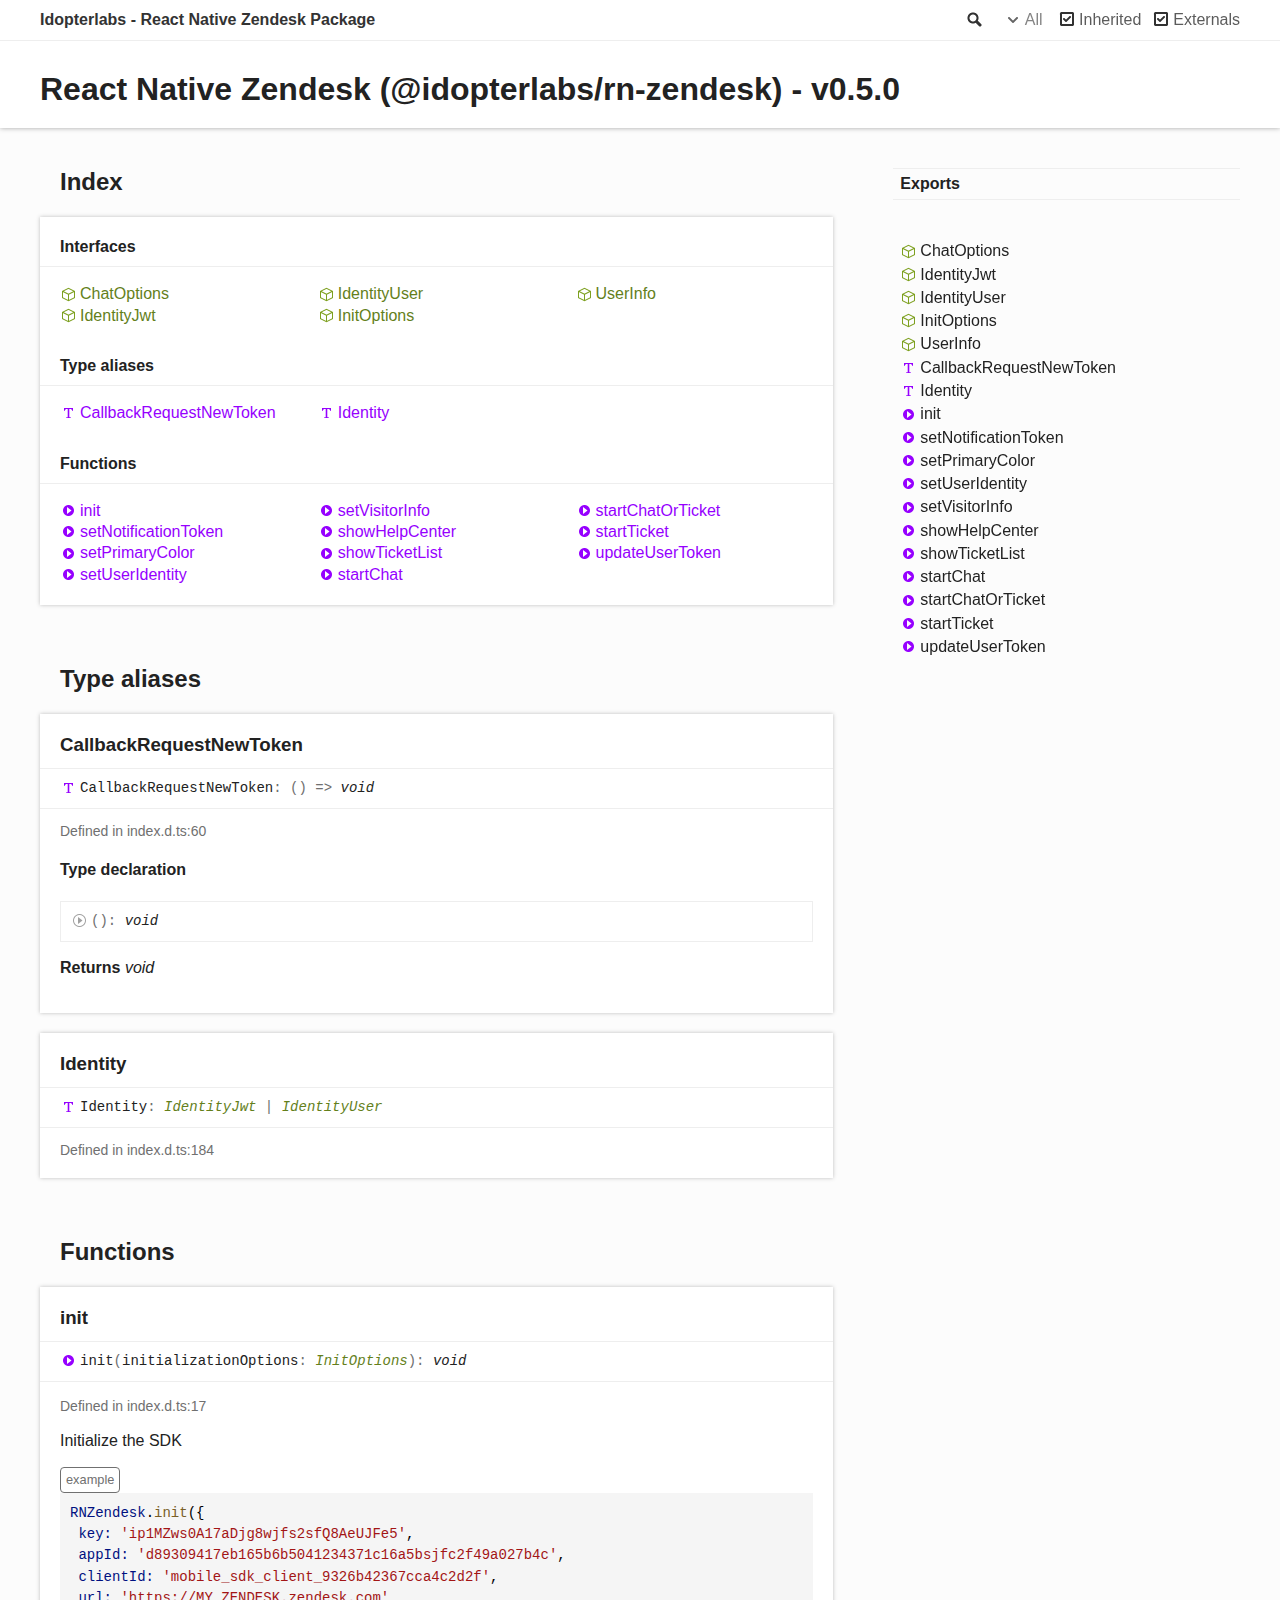
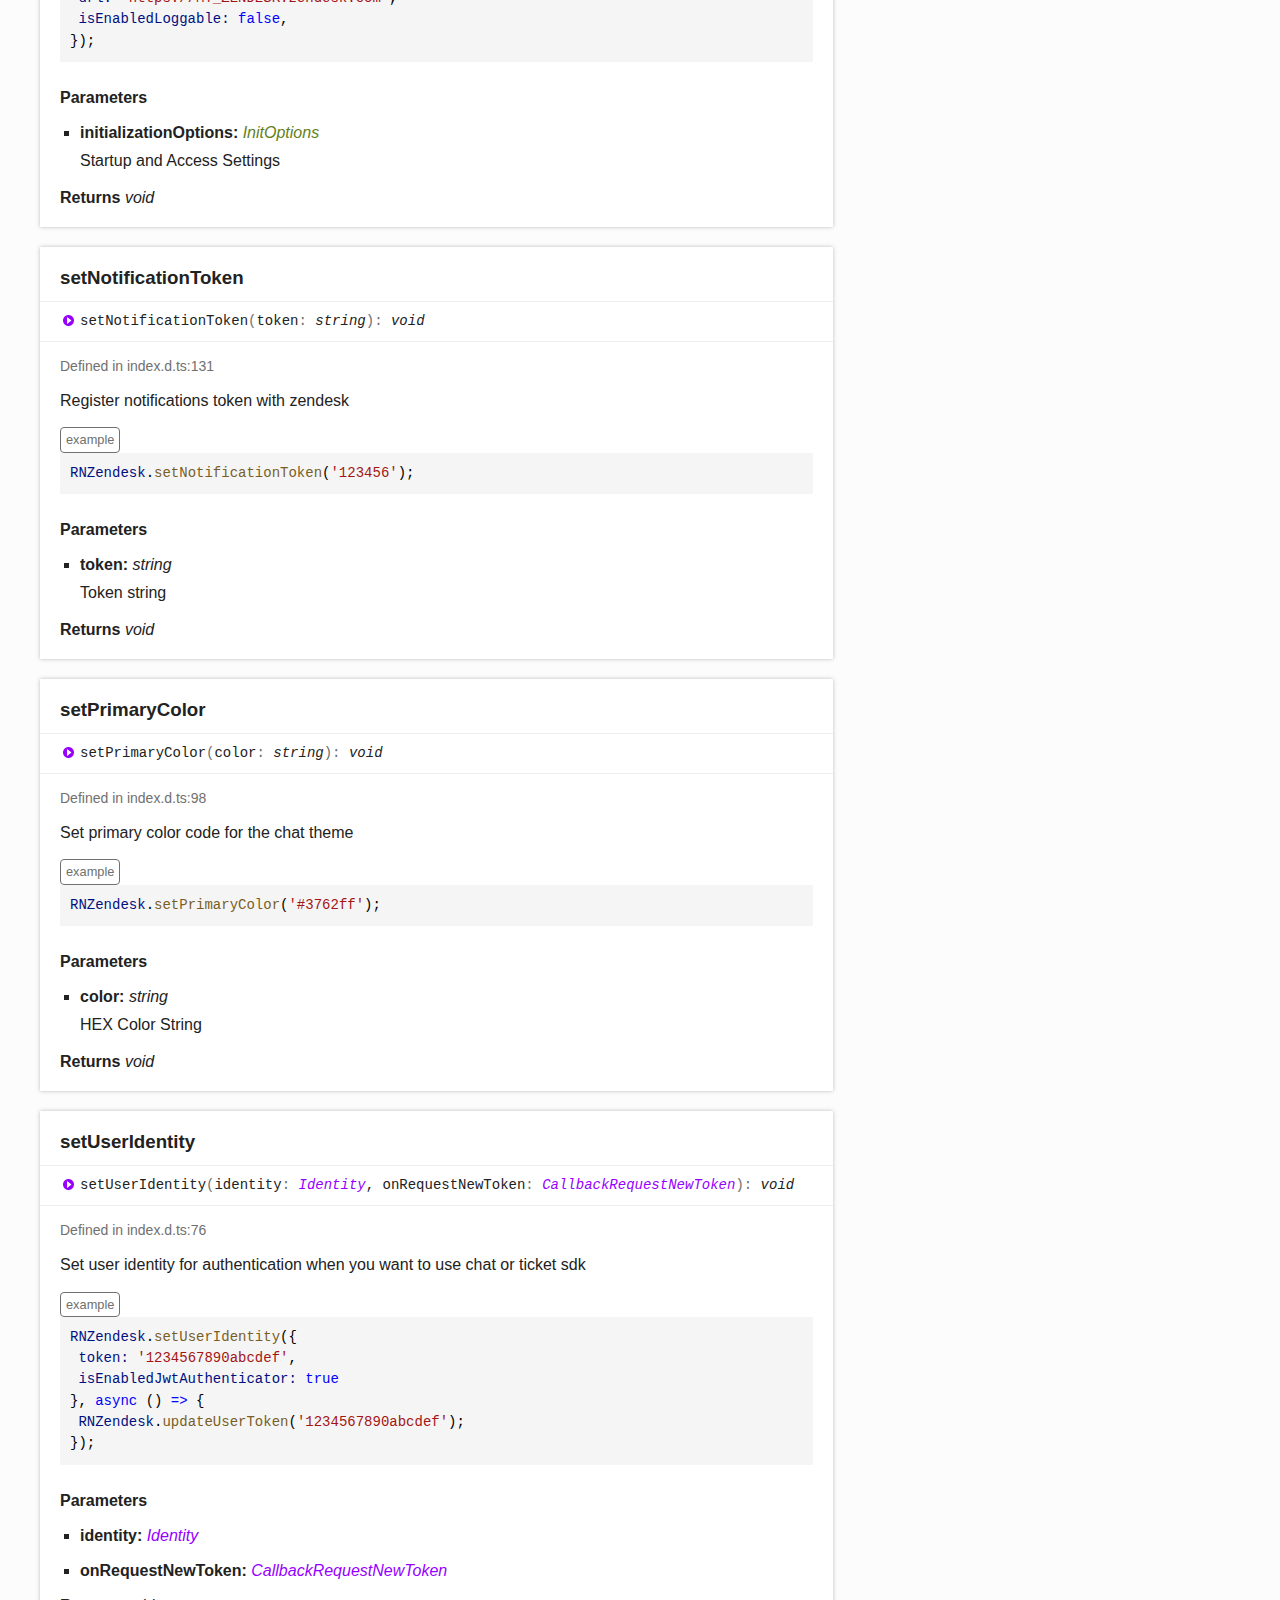
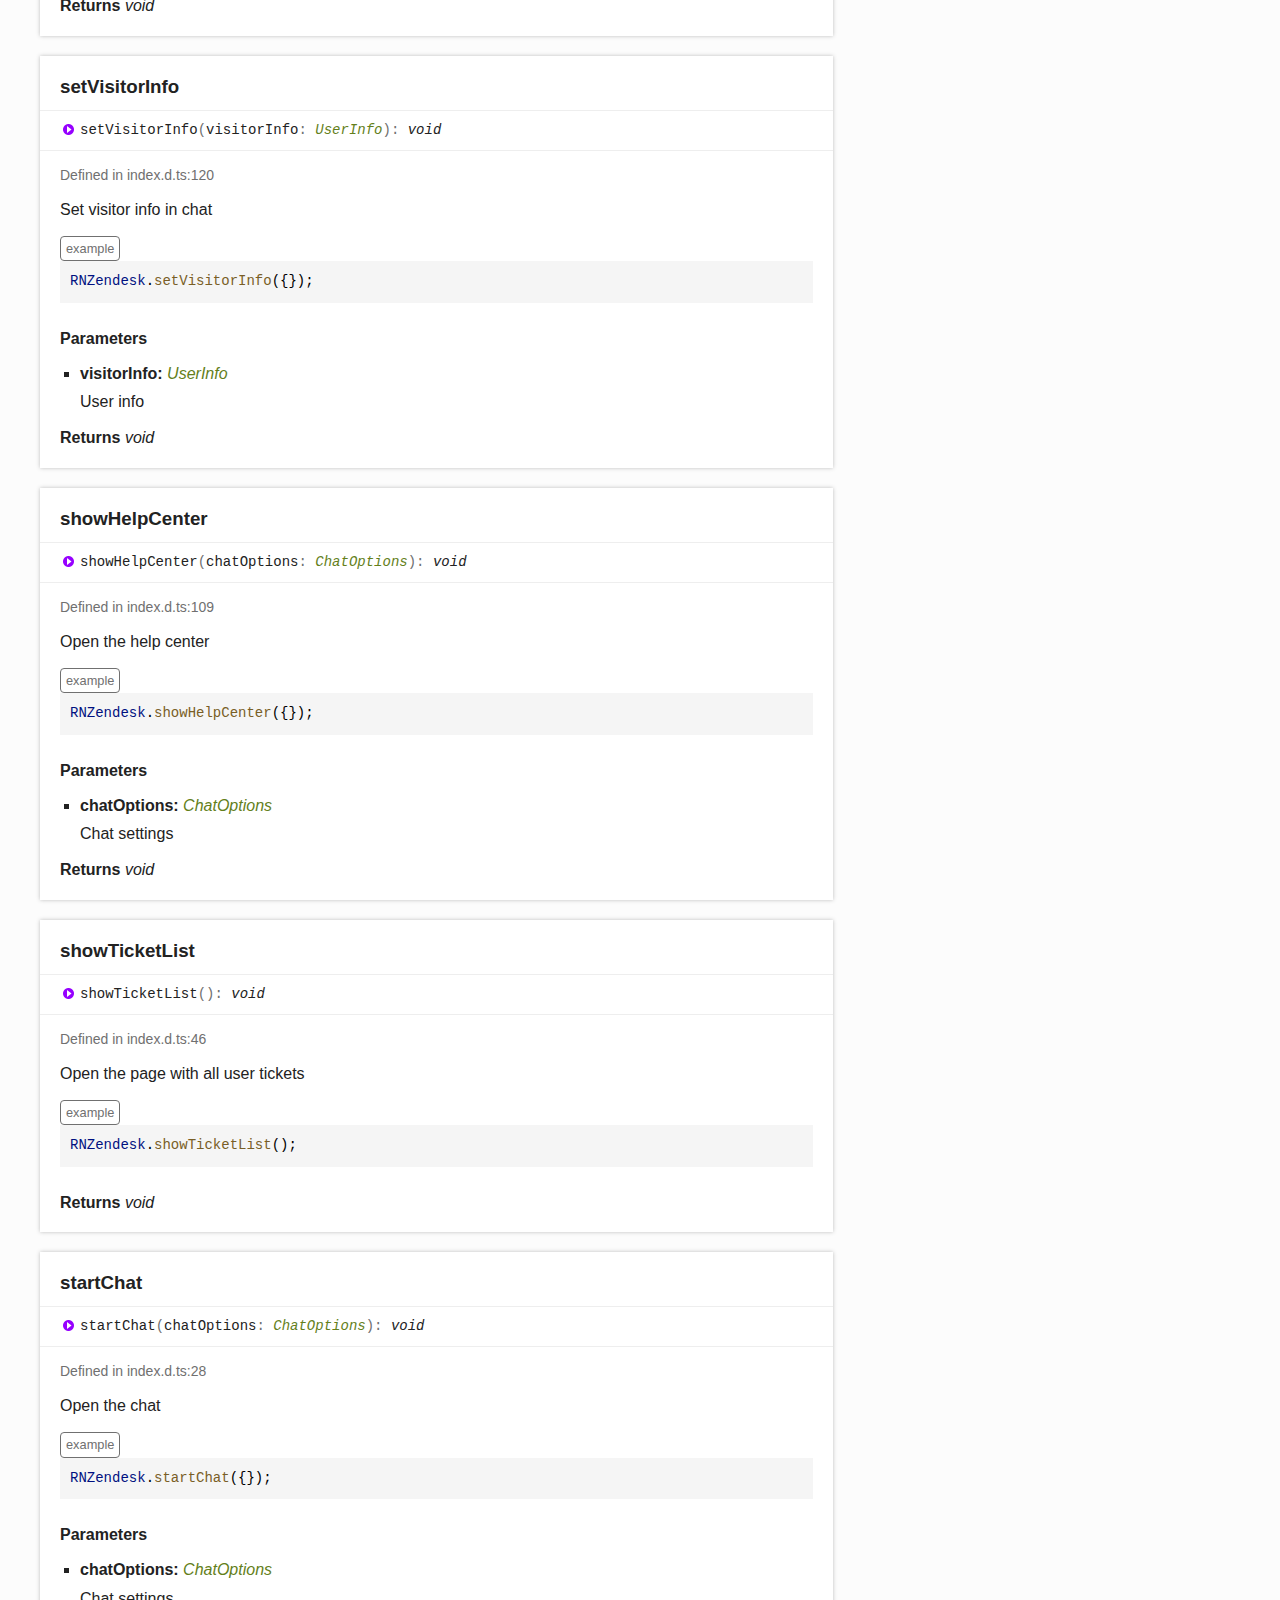
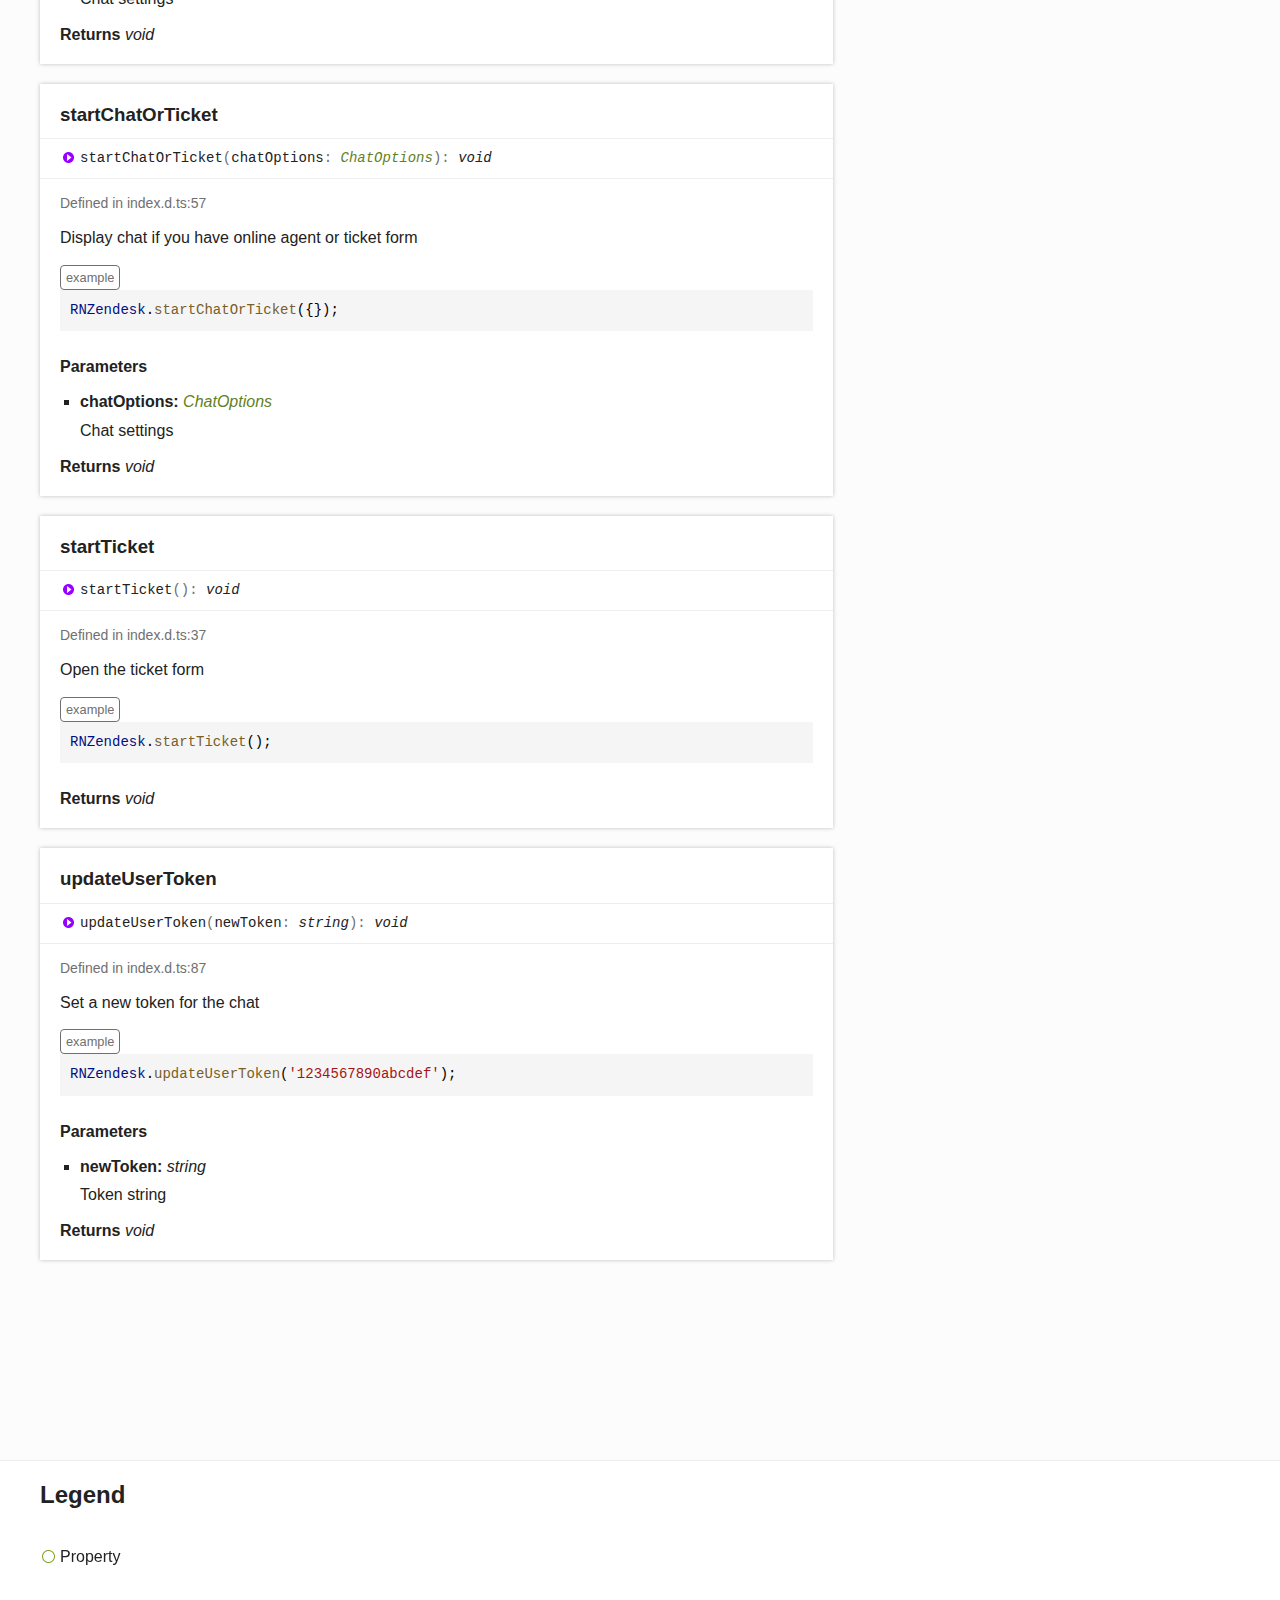
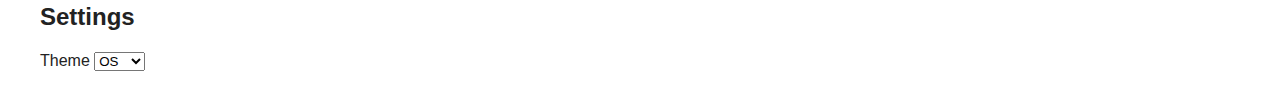
==== commit 1384c43c: "Deploying to gh-pages from @ TiagoDanin-Forks/rn-zendesk@84a6714cfc1517c853d8ebce28deac67459de0ee 🚀" ====
--- a/modules.html
+++ b/modules.html
@@ -1,4 +1,4 @@
-<!DOCTYPE html><html class="default"><head><meta charSet="utf-8"/><meta http-equiv="x-ua-compatible" content="IE=edge"/><title>React Native Zendesk (@idopterlabs/rn-zendesk) - v0.2.1</title><meta name="description" content="Documentation for React Native Zendesk (@idopterlabs/rn-zendesk) - v0.2.1"/><meta name="viewport" content="width=device-width, initial-scale=1"/><link rel="stylesheet" href="assets/style.css"/><link rel="stylesheet" href="assets/highlight.css"/><script async src="assets/search.js" id="search-script"></script></head><body><script>document.body.classList.add(localStorage.getItem("tsd-theme") || "os")</script><header><div class="tsd-page-toolbar"><div class="container"><div class="table-wrap"><div class="table-cell" id="tsd-search" data-base="."><div class="field"><label for="tsd-search-field" class="tsd-widget search no-caption">Search</label><input type="text" id="tsd-search-field"/></div><ul class="results"><li class="state loading">Preparing search index...</li><li class="state failure">The search index is not available</li></ul><a href="index.html" class="title">Idopterlabs - React Native Zendesk Package</a></div><div class="table-cell" id="tsd-widgets"><div id="tsd-filter"><a href="#" class="tsd-widget options no-caption" data-toggle="options">Options</a><div class="tsd-filter-group"><div class="tsd-select" id="tsd-filter-visibility"><span class="tsd-select-label">All</span><ul class="tsd-select-list"><li data-value="public">Public</li><li data-value="protected">Public/Protected</li><li data-value="private" class="selected">All</li></ul></div> <input type="checkbox" id="tsd-filter-inherited" checked/><label class="tsd-widget" for="tsd-filter-inherited">Inherited</label><input type="checkbox" id="tsd-filter-externals" checked/><label class="tsd-widget" for="tsd-filter-externals">Externals</label></div></div><a href="#" class="tsd-widget menu no-caption" data-toggle="menu">Menu</a></div></div></div></div><div class="tsd-page-title"><div class="container"><h1>React Native Zendesk (@idopterlabs/rn-zendesk) - v0.2.1 </h1></div></div></header><div class="container container-main"><div class="row"><div class="col-8 col-content"><section class="tsd-panel-group tsd-index-group"><h2>Index</h2><section class="tsd-panel tsd-index-panel"><div class="tsd-index-content"><section class="tsd-index-section "><h3>Interfaces</h3><ul class="tsd-index-list"><li class="tsd-kind-interface"><a href="interfaces/ChatOptions.html" class="tsd-kind-icon">Chat<wbr/>Options</a></li><li class="tsd-kind-interface"><a href="interfaces/IdentityJwt.html" class="tsd-kind-icon">Identity<wbr/>Jwt</a></li><li class="tsd-kind-interface"><a href="interfaces/IdentityUser.html" class="tsd-kind-icon">Identity<wbr/>User</a></li><li class="tsd-kind-interface"><a href="interfaces/InitOptions.html" class="tsd-kind-icon">Init<wbr/>Options</a></li><li class="tsd-kind-interface"><a href="interfaces/UserInfo.html" class="tsd-kind-icon">User<wbr/>Info</a></li></ul></section><section class="tsd-index-section "><h3>Type aliases</h3><ul class="tsd-index-list"><li class="tsd-kind-type-alias"><a href="modules.html#CallbackRequestNewToken" class="tsd-kind-icon">Callback<wbr/>Request<wbr/>New<wbr/>Token</a></li><li class="tsd-kind-type-alias"><a href="modules.html#Identity" class="tsd-kind-icon">Identity</a></li></ul></section><section class="tsd-index-section "><h3>Functions</h3><ul class="tsd-index-list"><li class="tsd-kind-function"><a href="modules.html#init" class="tsd-kind-icon">init</a></li><li class="tsd-kind-function"><a href="modules.html#setNotificationToken" class="tsd-kind-icon">set<wbr/>Notification<wbr/>Token</a></li><li class="tsd-kind-function"><a href="modules.html#setPrimaryColor" class="tsd-kind-icon">set<wbr/>Primary<wbr/>Color</a></li><li class="tsd-kind-function"><a href="modules.html#setUserIdentity" class="tsd-kind-icon">set<wbr/>User<wbr/>Identity</a></li><li class="tsd-kind-function"><a href="modules.html#setVisitorInfo" class="tsd-kind-icon">set<wbr/>Visitor<wbr/>Info</a></li><li class="tsd-kind-function"><a href="modules.html#showHelpCenter" class="tsd-kind-icon">show<wbr/>Help<wbr/>Center</a></li><li class="tsd-kind-function"><a href="modules.html#showTicketList" class="tsd-kind-icon">show<wbr/>Ticket<wbr/>List</a></li><li class="tsd-kind-function"><a href="modules.html#startChat" class="tsd-kind-icon">start<wbr/>Chat</a></li><li class="tsd-kind-function"><a href="modules.html#startChatOrTicket" class="tsd-kind-icon">start<wbr/>Chat<wbr/>Or<wbr/>Ticket</a></li><li class="tsd-kind-function"><a href="modules.html#startTicket" class="tsd-kind-icon">start<wbr/>Ticket</a></li><li class="tsd-kind-function"><a href="modules.html#updateUserToken" class="tsd-kind-icon">update<wbr/>User<wbr/>Token</a></li></ul></section></div></section></section><section class="tsd-panel-group tsd-member-group "><h2>Type aliases</h2><section class="tsd-panel tsd-member tsd-kind-type-alias"><a id="CallbackRequestNewToken" class="tsd-anchor"></a><h3 class="tsd-anchor-link">Callback<wbr/>Request<wbr/>New<wbr/>Token<a href="#CallbackRequestNewToken" aria-label="Permalink" class="tsd-anchor-icon"><svg xmlns="http://www.w3.org/2000/svg" class="icon icon-tabler icon-tabler-link" viewBox="0 0 24 24" stroke-width="2" stroke="currentColor" fill="none" stroke-linecap="round" stroke-linejoin="round"><path stroke="none" d="M0 0h24v24H0z" fill="none"></path><path d="M10 14a3.5 3.5 0 0 0 5 0l4 -4a3.5 3.5 0 0 0 -5 -5l-.5 .5"></path><path d="M14 10a3.5 3.5 0 0 0 -5 0l-4 4a3.5 3.5 0 0 0 5 5l.5 -.5"></path></svg></a></h3><div class="tsd-signature tsd-kind-icon">Callback<wbr/>Request<wbr/>New<wbr/>Token<span class="tsd-signature-symbol">:</span> <span class="tsd-signature-symbol">(</span><span class="tsd-signature-symbol">)</span><span class="tsd-signature-symbol"> =&gt; </span><span class="tsd-signature-type">void</span></div><aside class="tsd-sources"><ul><li>Defined in index.d.ts:60</li></ul></aside><div class="tsd-type-declaration"><h4>Type declaration</h4><ul class="tsd-parameters"><li class="tsd-parameter-signature"><ul class="tsd-signatures tsd-kind-type-literal tsd-parent-kind-type-alias"><li class="tsd-signature tsd-kind-icon"><span class="tsd-signature-symbol">(</span><span class="tsd-signature-symbol">)</span><span class="tsd-signature-symbol">: </span><span class="tsd-signature-type">void</span></li></ul><ul class="tsd-descriptions"><li class="tsd-description"><h4 class="tsd-returns-title">Returns <span class="tsd-signature-type">void</span></h4></li></ul></li></ul></div></section><section class="tsd-panel tsd-member tsd-kind-type-alias"><a id="Identity" class="tsd-anchor"></a><h3 class="tsd-anchor-link">Identity<a href="#Identity" aria-label="Permalink" class="tsd-anchor-icon"><svg xmlns="http://www.w3.org/2000/svg" class="icon icon-tabler icon-tabler-link" viewBox="0 0 24 24" stroke-width="2" stroke="currentColor" fill="none" stroke-linecap="round" stroke-linejoin="round"><path stroke="none" d="M0 0h24v24H0z" fill="none"></path><path d="M10 14a3.5 3.5 0 0 0 5 0l4 -4a3.5 3.5 0 0 0 -5 -5l-.5 .5"></path><path d="M14 10a3.5 3.5 0 0 0 -5 0l-4 4a3.5 3.5 0 0 0 5 5l.5 -.5"></path></svg></a></h3><div class="tsd-signature tsd-kind-icon">Identity<span class="tsd-signature-symbol">:</span> <a href="interfaces/IdentityJwt.html" class="tsd-signature-type" data-tsd-kind="Interface">IdentityJwt</a><span class="tsd-signature-symbol"> | </span><a href="interfaces/IdentityUser.html" class="tsd-signature-type" data-tsd-kind="Interface">IdentityUser</a></div><aside class="tsd-sources"><ul><li>Defined in index.d.ts:184</li></ul></aside></section></section><section class="tsd-panel-group tsd-member-group "><h2>Functions</h2><section class="tsd-panel tsd-member tsd-kind-function"><a id="init" class="tsd-anchor"></a><h3 class="tsd-anchor-link">init<a href="#init" aria-label="Permalink" class="tsd-anchor-icon"><svg xmlns="http://www.w3.org/2000/svg" class="icon icon-tabler icon-tabler-link" viewBox="0 0 24 24" stroke-width="2" stroke="currentColor" fill="none" stroke-linecap="round" stroke-linejoin="round"><path stroke="none" d="M0 0h24v24H0z" fill="none"></path><path d="M10 14a3.5 3.5 0 0 0 5 0l4 -4a3.5 3.5 0 0 0 -5 -5l-.5 .5"></path><path d="M14 10a3.5 3.5 0 0 0 -5 0l-4 4a3.5 3.5 0 0 0 5 5l.5 -.5"></path></svg></a></h3><ul class="tsd-signatures tsd-kind-function"><li class="tsd-signature tsd-kind-icon">init<span class="tsd-signature-symbol">(</span>initializationOptions<span class="tsd-signature-symbol">: </span><a href="interfaces/InitOptions.html" class="tsd-signature-type" data-tsd-kind="Interface">InitOptions</a><span class="tsd-signature-symbol">)</span><span class="tsd-signature-symbol">: </span><span class="tsd-signature-type">void</span></li></ul><ul class="tsd-descriptions"><li class="tsd-description"><aside class="tsd-sources"><ul><li>Defined in index.d.ts:17</li></ul></aside><div class="tsd-comment tsd-typography"><div class="lead">
+<!DOCTYPE html><html class="default"><head><meta charSet="utf-8"/><meta http-equiv="x-ua-compatible" content="IE=edge"/><title>React Native Zendesk (@idopterlabs/rn-zendesk) - v0.5.0</title><meta name="description" content="Documentation for React Native Zendesk (@idopterlabs/rn-zendesk) - v0.5.0"/><meta name="viewport" content="width=device-width, initial-scale=1"/><link rel="stylesheet" href="assets/style.css"/><link rel="stylesheet" href="assets/highlight.css"/><script async src="assets/search.js" id="search-script"></script></head><body><script>document.body.classList.add(localStorage.getItem("tsd-theme") || "os")</script><header><div class="tsd-page-toolbar"><div class="container"><div class="table-wrap"><div class="table-cell" id="tsd-search" data-base="."><div class="field"><label for="tsd-search-field" class="tsd-widget search no-caption">Search</label><input type="text" id="tsd-search-field"/></div><ul class="results"><li class="state loading">Preparing search index...</li><li class="state failure">The search index is not available</li></ul><a href="index.html" class="title">Idopterlabs - React Native Zendesk Package</a></div><div class="table-cell" id="tsd-widgets"><div id="tsd-filter"><a href="#" class="tsd-widget options no-caption" data-toggle="options">Options</a><div class="tsd-filter-group"><div class="tsd-select" id="tsd-filter-visibility"><span class="tsd-select-label">All</span><ul class="tsd-select-list"><li data-value="public">Public</li><li data-value="protected">Public/Protected</li><li data-value="private" class="selected">All</li></ul></div> <input type="checkbox" id="tsd-filter-inherited" checked/><label class="tsd-widget" for="tsd-filter-inherited">Inherited</label><input type="checkbox" id="tsd-filter-externals" checked/><label class="tsd-widget" for="tsd-filter-externals">Externals</label></div></div><a href="#" class="tsd-widget menu no-caption" data-toggle="menu">Menu</a></div></div></div></div><div class="tsd-page-title"><div class="container"><h1>React Native Zendesk (@idopterlabs/rn-zendesk) - v0.5.0 </h1></div></div></header><div class="container container-main"><div class="row"><div class="col-8 col-content"><section class="tsd-panel-group tsd-index-group"><h2>Index</h2><section class="tsd-panel tsd-index-panel"><div class="tsd-index-content"><section class="tsd-index-section "><h3>Interfaces</h3><ul class="tsd-index-list"><li class="tsd-kind-interface"><a href="interfaces/ChatOptions.html" class="tsd-kind-icon">Chat<wbr/>Options</a></li><li class="tsd-kind-interface"><a href="interfaces/IdentityJwt.html" class="tsd-kind-icon">Identity<wbr/>Jwt</a></li><li class="tsd-kind-interface"><a href="interfaces/IdentityUser.html" class="tsd-kind-icon">Identity<wbr/>User</a></li><li class="tsd-kind-interface"><a href="interfaces/InitOptions.html" class="tsd-kind-icon">Init<wbr/>Options</a></li><li class="tsd-kind-interface"><a href="interfaces/UserInfo.html" class="tsd-kind-icon">User<wbr/>Info</a></li></ul></section><section class="tsd-index-section "><h3>Type aliases</h3><ul class="tsd-index-list"><li class="tsd-kind-type-alias"><a href="modules.html#CallbackRequestNewToken" class="tsd-kind-icon">Callback<wbr/>Request<wbr/>New<wbr/>Token</a></li><li class="tsd-kind-type-alias"><a href="modules.html#Identity" class="tsd-kind-icon">Identity</a></li></ul></section><section class="tsd-index-section "><h3>Functions</h3><ul class="tsd-index-list"><li class="tsd-kind-function"><a href="modules.html#init" class="tsd-kind-icon">init</a></li><li class="tsd-kind-function"><a href="modules.html#setNotificationToken" class="tsd-kind-icon">set<wbr/>Notification<wbr/>Token</a></li><li class="tsd-kind-function"><a href="modules.html#setPrimaryColor" class="tsd-kind-icon">set<wbr/>Primary<wbr/>Color</a></li><li class="tsd-kind-function"><a href="modules.html#setUserIdentity" class="tsd-kind-icon">set<wbr/>User<wbr/>Identity</a></li><li class="tsd-kind-function"><a href="modules.html#setVisitorInfo" class="tsd-kind-icon">set<wbr/>Visitor<wbr/>Info</a></li><li class="tsd-kind-function"><a href="modules.html#showHelpCenter" class="tsd-kind-icon">show<wbr/>Help<wbr/>Center</a></li><li class="tsd-kind-function"><a href="modules.html#showTicketList" class="tsd-kind-icon">show<wbr/>Ticket<wbr/>List</a></li><li class="tsd-kind-function"><a href="modules.html#startChat" class="tsd-kind-icon">start<wbr/>Chat</a></li><li class="tsd-kind-function"><a href="modules.html#startChatOrTicket" class="tsd-kind-icon">start<wbr/>Chat<wbr/>Or<wbr/>Ticket</a></li><li class="tsd-kind-function"><a href="modules.html#startTicket" class="tsd-kind-icon">start<wbr/>Ticket</a></li><li class="tsd-kind-function"><a href="modules.html#updateUserToken" class="tsd-kind-icon">update<wbr/>User<wbr/>Token</a></li></ul></section></div></section></section><section class="tsd-panel-group tsd-member-group "><h2>Type aliases</h2><section class="tsd-panel tsd-member tsd-kind-type-alias"><a id="CallbackRequestNewToken" class="tsd-anchor"></a><h3 class="tsd-anchor-link">Callback<wbr/>Request<wbr/>New<wbr/>Token<a href="#CallbackRequestNewToken" aria-label="Permalink" class="tsd-anchor-icon"><svg xmlns="http://www.w3.org/2000/svg" class="icon icon-tabler icon-tabler-link" viewBox="0 0 24 24" stroke-width="2" stroke="currentColor" fill="none" stroke-linecap="round" stroke-linejoin="round"><path stroke="none" d="M0 0h24v24H0z" fill="none"></path><path d="M10 14a3.5 3.5 0 0 0 5 0l4 -4a3.5 3.5 0 0 0 -5 -5l-.5 .5"></path><path d="M14 10a3.5 3.5 0 0 0 -5 0l-4 4a3.5 3.5 0 0 0 5 5l.5 -.5"></path></svg></a></h3><div class="tsd-signature tsd-kind-icon">Callback<wbr/>Request<wbr/>New<wbr/>Token<span class="tsd-signature-symbol">:</span> <span class="tsd-signature-symbol">(</span><span class="tsd-signature-symbol">)</span><span class="tsd-signature-symbol"> =&gt; </span><span class="tsd-signature-type">void</span></div><aside class="tsd-sources"><ul><li>Defined in index.d.ts:60</li></ul></aside><div class="tsd-type-declaration"><h4>Type declaration</h4><ul class="tsd-parameters"><li class="tsd-parameter-signature"><ul class="tsd-signatures tsd-kind-type-literal tsd-parent-kind-type-alias"><li class="tsd-signature tsd-kind-icon"><span class="tsd-signature-symbol">(</span><span class="tsd-signature-symbol">)</span><span class="tsd-signature-symbol">: </span><span class="tsd-signature-type">void</span></li></ul><ul class="tsd-descriptions"><li class="tsd-description"><h4 class="tsd-returns-title">Returns <span class="tsd-signature-type">void</span></h4></li></ul></li></ul></div></section><section class="tsd-panel tsd-member tsd-kind-type-alias"><a id="Identity" class="tsd-anchor"></a><h3 class="tsd-anchor-link">Identity<a href="#Identity" aria-label="Permalink" class="tsd-anchor-icon"><svg xmlns="http://www.w3.org/2000/svg" class="icon icon-tabler icon-tabler-link" viewBox="0 0 24 24" stroke-width="2" stroke="currentColor" fill="none" stroke-linecap="round" stroke-linejoin="round"><path stroke="none" d="M0 0h24v24H0z" fill="none"></path><path d="M10 14a3.5 3.5 0 0 0 5 0l4 -4a3.5 3.5 0 0 0 -5 -5l-.5 .5"></path><path d="M14 10a3.5 3.5 0 0 0 -5 0l-4 4a3.5 3.5 0 0 0 5 5l.5 -.5"></path></svg></a></h3><div class="tsd-signature tsd-kind-icon">Identity<span class="tsd-signature-symbol">:</span> <a href="interfaces/IdentityJwt.html" class="tsd-signature-type" data-tsd-kind="Interface">IdentityJwt</a><span class="tsd-signature-symbol"> | </span><a href="interfaces/IdentityUser.html" class="tsd-signature-type" data-tsd-kind="Interface">IdentityUser</a></div><aside class="tsd-sources"><ul><li>Defined in index.d.ts:184</li></ul></aside></section></section><section class="tsd-panel-group tsd-member-group "><h2>Functions</h2><section class="tsd-panel tsd-member tsd-kind-function"><a id="init" class="tsd-anchor"></a><h3 class="tsd-anchor-link">init<a href="#init" aria-label="Permalink" class="tsd-anchor-icon"><svg xmlns="http://www.w3.org/2000/svg" class="icon icon-tabler icon-tabler-link" viewBox="0 0 24 24" stroke-width="2" stroke="currentColor" fill="none" stroke-linecap="round" stroke-linejoin="round"><path stroke="none" d="M0 0h24v24H0z" fill="none"></path><path d="M10 14a3.5 3.5 0 0 0 5 0l4 -4a3.5 3.5 0 0 0 -5 -5l-.5 .5"></path><path d="M14 10a3.5 3.5 0 0 0 -5 0l-4 4a3.5 3.5 0 0 0 5 5l.5 -.5"></path></svg></a></h3><ul class="tsd-signatures tsd-kind-function"><li class="tsd-signature tsd-kind-icon">init<span class="tsd-signature-symbol">(</span>initializationOptions<span class="tsd-signature-symbol">: </span><a href="interfaces/InitOptions.html" class="tsd-signature-type" data-tsd-kind="Interface">InitOptions</a><span class="tsd-signature-symbol">)</span><span class="tsd-signature-symbol">: </span><span class="tsd-signature-type">void</span></li></ul><ul class="tsd-descriptions"><li class="tsd-description"><aside class="tsd-sources"><ul><li>Defined in index.d.ts:17</li></ul></aside><div class="tsd-comment tsd-typography"><div class="lead">
 <p>Initialize the SDK</p>
 </div><dl class="tsd-comment-tags"><dt>example</dt><dd><pre><code class="language-ts"><span class="hl-0">RNZendesk</span><span class="hl-1">.</span><span class="hl-2">init</span><span class="hl-1">({</span><br/><span class="hl-1"> </span><span class="hl-0">key:</span><span class="hl-1"> </span><span class="hl-3">&#39;ip1MZws0A17aDjg8wjfs2sfQ8AeUJFe5&#39;</span><span class="hl-1">,</span><br/><span class="hl-1"> </span><span class="hl-0">appId:</span><span class="hl-1"> </span><span class="hl-3">&#39;d89309417eb165b6b5041234371c16a5bsjfc2f49a027b4c&#39;</span><span class="hl-1">,</span><br/><span class="hl-1"> </span><span class="hl-0">clientId:</span><span class="hl-1"> </span><span class="hl-3">&#39;mobile_sdk_client_9326b42367cca4c2d2f&#39;</span><span class="hl-1">,</span><br/><span class="hl-1"> </span><span class="hl-0">url:</span><span class="hl-1"> </span><span class="hl-3">&#39;https://MY_ZENDESK.zendesk.com&#39;</span><span class="hl-1">,</span><br/><span class="hl-1"> </span><span class="hl-0">isEnabledLoggable:</span><span class="hl-1"> </span><span class="hl-4">false</span><span class="hl-1">,</span><br/><span class="hl-1">});</span>
 </code></pre>
